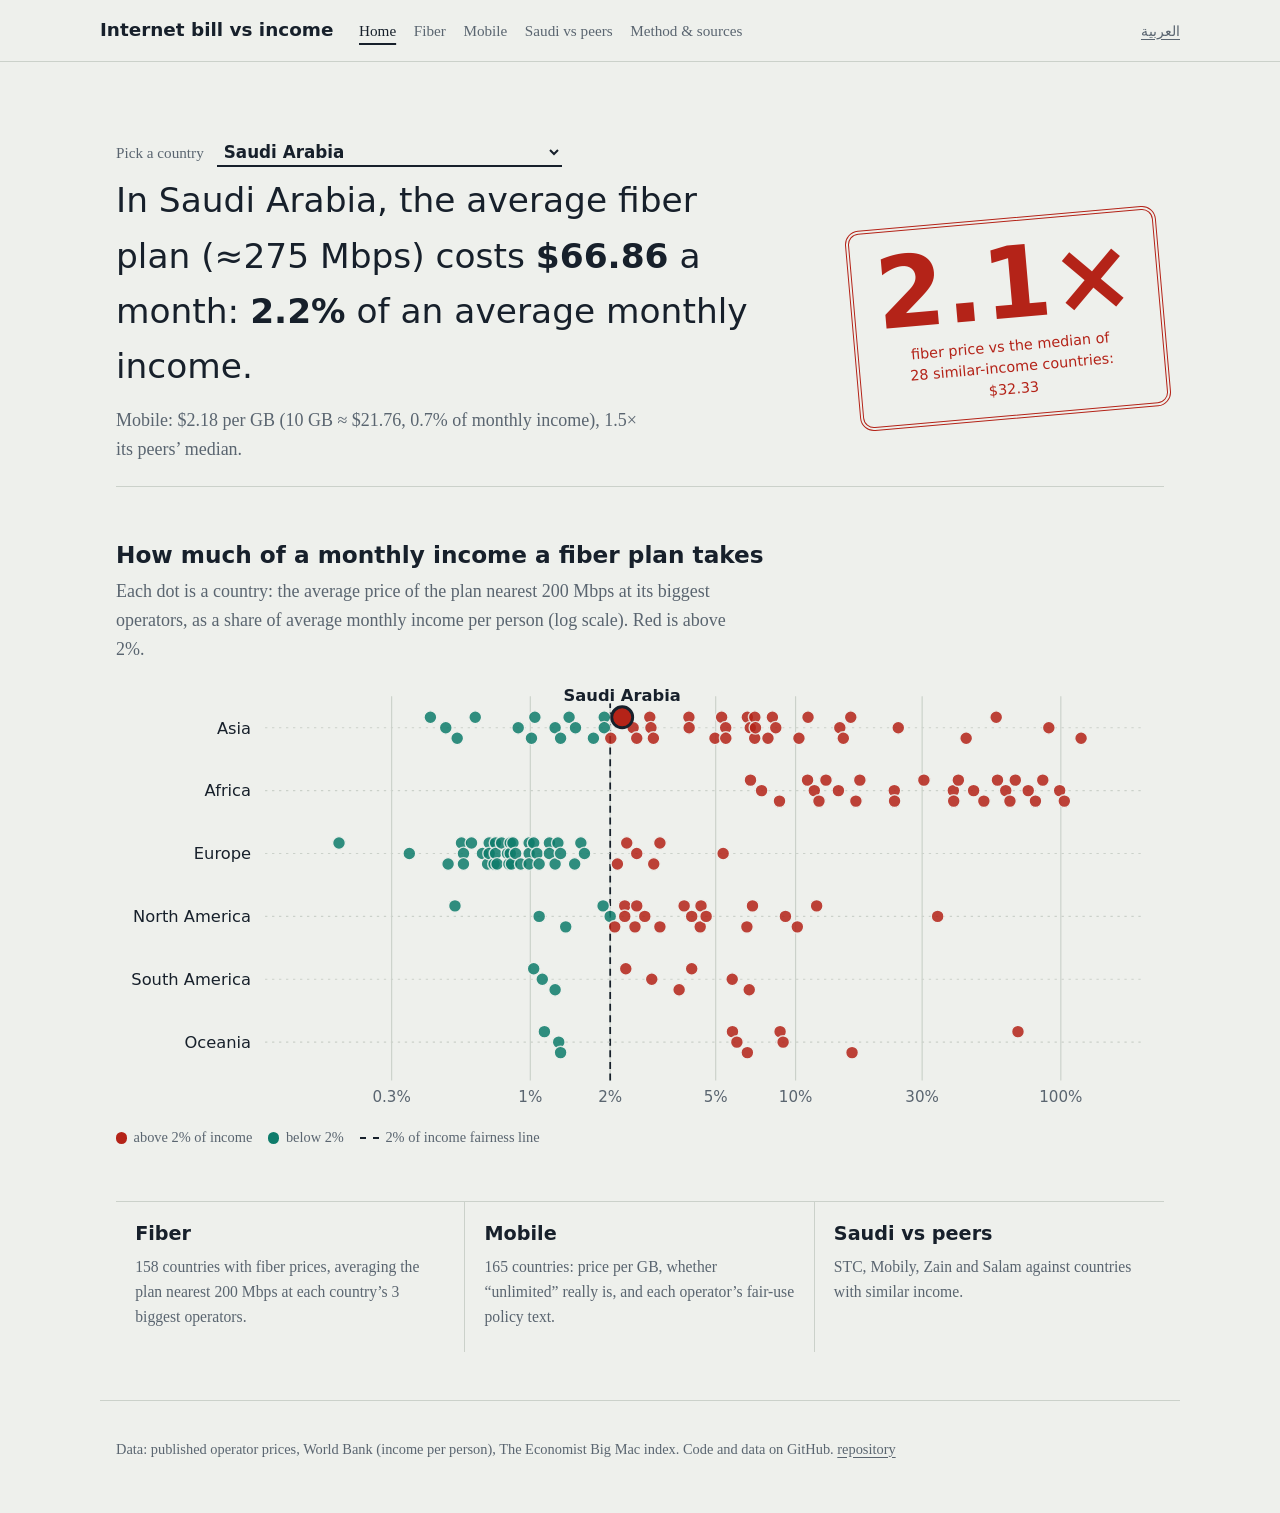
==== docs/en/index.html @ 67955f8a "Arabic-first redesign, audit tooling, README - render_site.py replaces render_pages.py: Arabic at do" ====
<!doctype html>
<html lang="en" dir="ltr">
<head><meta charset="utf-8"><meta name="viewport" content="width=device-width,initial-scale=1">
<title>Internet bill vs income</title><meta name="description" content="Fiber and mobile prices in 195 countries, averaged over each country&#x27;s 3 biggest operators, compared with income per person.">
<link rel="stylesheet" href="../assets/fonts.css"><link rel="stylesheet" href="../assets/site.css">
</head>
<body>
<header class="top"><a class="brand" href="index.html">Internet bill vs income</a>
<nav aria-label="primary"><a href="index.html" aria-current=page>Home</a><a href="fiber.html">Fiber</a><a href="mobile.html">Mobile</a><a href="saudi.html">Saudi vs peers</a><a href="method.html">Method &amp; sources</a></nav>
<a class="lang" href="../index.html" hreflang="ar">العربية</a></header>
<main>

<section class="hero" aria-live="polite">
<label class="picker"><span>Pick a country</span><select id="country"><option value="AFG">Afghanistan</option><option value="ALB">Albania</option><option value="DZA">Algeria</option><option value="AND">Andorra</option><option value="AGO">Angola</option><option value="ATG">Antigua and Barbuda</option><option value="ARG">Argentina</option><option value="ARM">Armenia</option><option value="AUS">Australia</option><option value="AUT">Austria</option><option value="AZE">Azerbaijan</option><option value="BHS">Bahamas</option><option value="BHR">Bahrain</option><option value="BGD">Bangladesh</option><option value="BRB">Barbados</option><option value="BLR">Belarus</option><option value="BEL">Belgium</option><option value="BLZ">Belize</option><option value="BEN">Benin</option><option value="BTN">Bhutan</option><option value="BOL">Bolivia</option><option value="BIH">Bosnia and Herzegovina</option><option value="BWA">Botswana</option><option value="BRA">Brazil</option><option value="BRN">Brunei</option><option value="BGR">Bulgaria</option><option value="BFA">Burkina Faso</option><option value="BDI">Burundi</option><option value="CPV">Cabo Verde</option><option value="KHM">Cambodia</option><option value="CMR">Cameroon</option><option value="CAN">Canada</option><option value="CAF">Central African Republic</option><option value="TCD">Chad</option><option value="CHL">Chile</option><option value="CHN">China</option><option value="COL">Colombia</option><option value="COM">Comoros</option><option value="CRI">Costa Rica</option><option value="HRV">Croatia</option><option value="CUB">Cuba</option><option value="CYP">Cyprus</option><option value="CZE">Czechia</option><option value="CIV">Côte d&#x27;Ivoire</option><option value="COD">DR Congo</option><option value="DNK">Denmark</option><option value="DJI">Djibouti</option><option value="DMA">Dominica</option><option value="DOM">Dominican Republic</option><option value="ECU">Ecuador</option><option value="EGY">Egypt</option><option value="SLV">El Salvador</option><option value="GNQ">Equatorial Guinea</option><option value="ERI">Eritrea</option><option value="EST">Estonia</option><option value="SWZ">Eswatini</option><option value="ETH">Ethiopia</option><option value="FJI">Fiji</option><option value="FIN">Finland</option><option value="FRA">France</option><option value="GAB">Gabon</option><option value="GMB">Gambia</option><option value="GEO">Georgia</option><option value="DEU">Germany</option><option value="GHA">Ghana</option><option value="GRC">Greece</option><option value="GRD">Grenada</option><option value="GTM">Guatemala</option><option value="GIN">Guinea</option><option value="GNB">Guinea-Bissau</option><option value="GUY">Guyana</option><option value="HTI">Haiti</option><option value="HND">Honduras</option><option value="HUN">Hungary</option><option value="ISL">Iceland</option><option value="IND">India</option><option value="IDN">Indonesia</option><option value="IRN">Iran</option><option value="IRQ">Iraq</option><option value="IRL">Ireland</option><option value="ISR">Israel</option><option value="ITA">Italy</option><option value="JAM">Jamaica</option><option value="JPN">Japan</option><option value="JOR">Jordan</option><option value="KAZ">Kazakhstan</option><option value="KEN">Kenya</option><option value="KIR">Kiribati</option><option value="KWT">Kuwait</option><option value="KGZ">Kyrgyzstan</option><option value="LAO">Laos</option><option value="LVA">Latvia</option><option value="LBN">Lebanon</option><option value="LSO">Lesotho</option><option value="LBR">Liberia</option><option value="LBY">Libya</option><option value="LIE">Liechtenstein</option><option value="LTU">Lithuania</option><option value="LUX">Luxembourg</option><option value="MDG">Madagascar</option><option value="MWI">Malawi</option><option value="MYS">Malaysia</option><option value="MDV">Maldives</option><option value="MLI">Mali</option><option value="MLT">Malta</option><option value="MHL">Marshall Islands</option><option value="MRT">Mauritania</option><option value="MUS">Mauritius</option><option value="MEX">Mexico</option><option value="FSM">Micronesia</option><option value="MDA">Moldova</option><option value="MCO">Monaco</option><option value="MNG">Mongolia</option><option value="MNE">Montenegro</option><option value="MAR">Morocco</option><option value="MOZ">Mozambique</option><option value="MMR">Myanmar</option><option value="NAM">Namibia</option><option value="NRU">Nauru</option><option value="NPL">Nepal</option><option value="NLD">Netherlands</option><option value="NZL">New Zealand</option><option value="NIC">Nicaragua</option><option value="NER">Niger</option><option value="NGA">Nigeria</option><option value="PRK">North Korea</option><option value="MKD">North Macedonia</option><option value="NOR">Norway</option><option value="OMN">Oman</option><option value="PAK">Pakistan</option><option value="PLW">Palau</option><option value="PSE">Palestine</option><option value="PAN">Panama</option><option value="PNG">Papua New Guinea</option><option value="PRY">Paraguay</option><option value="PER">Peru</option><option value="PHL">Philippines</option><option value="POL">Poland</option><option value="PRT">Portugal</option><option value="QAT">Qatar</option><option value="COG">Republic of the Congo</option><option value="ROU">Romania</option><option value="RUS">Russia</option><option value="RWA">Rwanda</option><option value="KNA">Saint Kitts and Nevis</option><option value="LCA">Saint Lucia</option><option value="VCT">Saint Vincent and the Grenadines</option><option value="WSM">Samoa</option><option value="SMR">San Marino</option><option value="SAU" selected>Saudi Arabia</option><option value="SEN">Senegal</option><option value="SRB">Serbia</option><option value="SYC">Seychelles</option><option value="SLE">Sierra Leone</option><option value="SGP">Singapore</option><option value="SVK">Slovakia</option><option value="SVN">Slovenia</option><option value="SLB">Solomon Islands</option><option value="SOM">Somalia</option><option value="ZAF">South Africa</option><option value="KOR">South Korea</option><option value="SSD">South Sudan</option><option value="ESP">Spain</option><option value="LKA">Sri Lanka</option><option value="SDN">Sudan</option><option value="SUR">Suriname</option><option value="SWE">Sweden</option><option value="CHE">Switzerland</option><option value="SYR">Syria</option><option value="STP">São Tomé and Príncipe</option><option value="TJK">Tajikistan</option><option value="TZA">Tanzania</option><option value="THA">Thailand</option><option value="TLS">Timor-Leste</option><option value="TGO">Togo</option><option value="TON">Tonga</option><option value="TTO">Trinidad and Tobago</option><option value="TUN">Tunisia</option><option value="TUR">Turkey</option><option value="TKM">Turkmenistan</option><option value="TUV">Tuvalu</option><option value="UGA">Uganda</option><option value="UKR">Ukraine</option><option value="ARE">United Arab Emirates</option><option value="GBR">United Kingdom</option><option value="USA">United States</option><option value="URY">Uruguay</option><option value="UZB">Uzbekistan</option><option value="VUT">Vanuatu</option><option value="VAT">Vatican City</option><option value="VEN">Venezuela</option><option value="VNM">Vietnam</option><option value="YEM">Yemen</option><option value="ZMB">Zambia</option><option value="ZWE">Zimbabwe</option></select></label>
<p class="lede" id="lede"></p>
<p class="stamp" id="stamp" hidden><span id="stampnum"></span><span id="stamplab"></span></p>
<p class="lede2" id="lede2"></p>
</section>
<section>
<h2>How much of a monthly income a fiber plan takes</h2>
<p class="note">Each dot is a country: the average price of the plan nearest 200 Mbps at its biggest operators, as a share of average monthly income per person (log scale). Red is above 2%.</p>
<figure class="scroll"><svg class="chart strip" data-kind="f" viewBox="0 0 900 378" role="img" aria-label="How much of a monthly income a fiber plan takes"><line class="grid" x1="236.7" x2="236.7" y1="14" y2="344"/><text class="tick" x="236.7" y="362" text-anchor="middle">0.3%</text><line class="grid" x1="355.8" x2="355.8" y1="14" y2="344"/><text class="tick" x="355.8" y="362" text-anchor="middle">1%</text><line class="grid" x1="424.4" x2="424.4" y1="14" y2="344"/><text class="tick" x="424.4" y="362" text-anchor="middle">2%</text><line class="grid" x1="515.0" x2="515.0" y1="14" y2="344"/><text class="tick" x="515.0" y="362" text-anchor="middle">5%</text><line class="grid" x1="583.6" x2="583.6" y1="14" y2="344"/><text class="tick" x="583.6" y="362" text-anchor="middle">10%</text><line class="grid" x1="692.3" x2="692.3" y1="14" y2="344"/><text class="tick" x="692.3" y="362" text-anchor="middle">30%</text><line class="grid" x1="811.4" x2="811.4" y1="14" y2="344"/><text class="tick" x="811.4" y="362" text-anchor="middle">100%</text><line class="fair" x1="424.4" x2="424.4" y1="8" y2="344"/><line class="lane" x1="128" x2="880" y1="41.0" y2="41.0"/><text class="lab" x="116" y="46.0" text-anchor="end">Asia</text><circle class="dot under" data-iso="SGP" cx="270.0" cy="32.0" r="5.5"/><circle class="dot under" data-iso="CHN" cx="283.2" cy="41.0" r="5.5"/><circle class="dot under" data-iso="KOR" cx="293.0" cy="50.0" r="5.5"/><circle class="dot under" data-iso="ISR" cx="308.5" cy="32.0" r="5.5"/><circle class="dot under" data-iso="IRN" cx="345.4" cy="41.0" r="5.5"/><circle class="dot under" data-iso="JPN" cx="356.8" cy="50.0" r="5.5"/><circle class="dot under" data-iso="CYP" cx="359.7" cy="32.0" r="5.5"/><circle class="dot under" data-iso="KWT" cx="377.1" cy="41.0" r="5.5"/><circle class="dot under" data-iso="QAT" cx="381.8" cy="50.0" r="5.5"/><circle class="dot under" data-iso="TUR" cx="389.1" cy="32.0" r="5.5"/><circle class="dot under" data-iso="BRN" cx="394.6" cy="41.0" r="5.5"/><circle class="dot under" data-iso="KAZ" cx="410.0" cy="50.0" r="5.5"/><circle class="dot under" data-iso="VNM" cx="419.3" cy="32.0" r="5.5"/><circle class="dot under" data-iso="ARE" cx="419.3" cy="41.0" r="5.5"/><circle class="dot over" data-iso="ARM" cx="424.9" cy="50.0" r="5.5"/><circle class="dot over" data-iso="SAU" cx="434.7" cy="32.0" r="5.5"/><circle class="dot over" data-iso="BTN" cx="444.1" cy="41.0" r="5.5"/><circle class="dot over" data-iso="THA" cx="447.2" cy="50.0" r="5.5"/><circle class="dot over" data-iso="MYS" cx="458.4" cy="32.0" r="5.5"/><circle class="dot over" data-iso="BHR" cx="459.4" cy="41.0" r="5.5"/><circle class="dot over" data-iso="AZE" cx="461.5" cy="50.0" r="5.5"/><circle class="dot over" data-iso="GEO" cx="492.0" cy="32.0" r="5.5"/><circle class="dot over" data-iso="MNG" cx="492.2" cy="41.0" r="5.5"/><circle class="dot over" data-iso="IND" cx="514.4" cy="50.0" r="5.5"/><circle class="dot over" data-iso="IDN" cx="520.1" cy="32.0" r="5.5"/><circle class="dot over" data-iso="UZB" cx="523.6" cy="41.0" r="5.5"/><circle class="dot over" data-iso="OMN" cx="523.7" cy="50.0" r="5.5"/><circle class="dot over" data-iso="PHL" cx="542.2" cy="32.0" r="5.5"/><circle class="dot over" data-iso="IRQ" cx="544.7" cy="41.0" r="5.5"/><circle class="dot over" data-iso="MDV" cx="548.5" cy="50.0" r="5.5"/><circle class="dot over" data-iso="LKA" cx="548.6" cy="32.0" r="5.5"/><circle class="dot over" data-iso="KGZ" cx="549.2" cy="41.0" r="5.5"/><circle class="dot over" data-iso="JOR" cx="559.9" cy="50.0" r="5.5"/><circle class="dot over" data-iso="TJK" cx="563.7" cy="32.0" r="5.5"/><circle class="dot over" data-iso="LBN" cx="566.6" cy="41.0" r="5.5"/><circle class="dot over" data-iso="NPL" cx="586.5" cy="50.0" r="5.5"/><circle class="dot over" data-iso="BGD" cx="594.3" cy="32.0" r="5.5"/><circle class="dot over" data-iso="PSE" cx="621.6" cy="41.0" r="5.5"/><circle class="dot over" data-iso="TKM" cx="624.6" cy="50.0" r="5.5"/><circle class="dot over" data-iso="KHM" cx="631.0" cy="32.0" r="5.5"/><circle class="dot over" data-iso="PAK" cx="671.8" cy="41.0" r="5.5"/><circle class="dot over" data-iso="LAO" cx="730.1" cy="50.0" r="5.5"/><circle class="dot over" data-iso="MMR" cx="755.9" cy="32.0" r="5.5"/><circle class="dot over" data-iso="AFG" cx="801.1" cy="41.0" r="5.5"/><circle class="dot over" data-iso="TLS" cx="828.8" cy="50.0" r="5.5"/><line class="lane" x1="128" x2="880" y1="95.0" y2="95.0"/><text class="lab" x="116" y="100.0" text-anchor="end">Africa</text><circle class="dot over" data-iso="LBY" cx="544.9" cy="86.0" r="5.5"/><circle class="dot over" data-iso="SYC" cx="554.4" cy="95.0" r="5.5"/><circle class="dot over" data-iso="TUN" cx="569.8" cy="104.0" r="5.5"/><circle class="dot over" data-iso="ZAF" cx="593.9" cy="86.0" r="5.5"/><circle class="dot over" data-iso="GNQ" cx="599.7" cy="95.0" r="5.5"/><circle class="dot over" data-iso="DZA" cx="603.7" cy="104.0" r="5.5"/><circle class="dot over" data-iso="MAR" cx="609.7" cy="86.0" r="5.5"/><circle class="dot over" data-iso="CPV" cx="620.4" cy="95.0" r="5.5"/><circle class="dot over" data-iso="NAM" cx="635.4" cy="104.0" r="5.5"/><circle class="dot over" data-iso="EGY" cx="638.8" cy="86.0" r="5.5"/><circle class="dot over" data-iso="MDG" cx="668.4" cy="95.0" r="5.5"/><circle class="dot over" data-iso="GHA" cx="668.6" cy="104.0" r="5.5"/><circle class="dot over" data-iso="ZWE" cx="693.8" cy="86.0" r="5.5"/><circle class="dot over" data-iso="BEN" cx="719.1" cy="95.0" r="5.5"/><circle class="dot over" data-iso="KEN" cx="719.4" cy="104.0" r="5.5"/><circle class="dot over" data-iso="ETH" cx="723.4" cy="86.0" r="5.5"/><circle class="dot over" data-iso="LSO" cx="736.5" cy="95.0" r="5.5"/><circle class="dot over" data-iso="GIN" cx="745.3" cy="104.0" r="5.5"/><circle class="dot over" data-iso="NGA" cx="757.0" cy="86.0" r="5.5"/><circle class="dot over" data-iso="SEN" cx="764.1" cy="95.0" r="5.5"/><circle class="dot over" data-iso="TZA" cx="767.7" cy="104.0" r="5.5"/><circle class="dot over" data-iso="MRT" cx="772.3" cy="86.0" r="5.5"/><circle class="dot over" data-iso="UGA" cx="783.4" cy="95.0" r="5.5"/><circle class="dot over" data-iso="BFA" cx="789.6" cy="104.0" r="5.5"/><circle class="dot over" data-iso="TGO" cx="795.9" cy="86.0" r="5.5"/><circle class="dot over" data-iso="MOZ" cx="810.4" cy="95.0" r="5.5"/><circle class="dot over" data-iso="MLI" cx="814.4" cy="104.0" r="5.5"/><line class="lane" x1="128" x2="880" y1="149.0" y2="149.0"/><text class="lab" x="116" y="154.0" text-anchor="end">Europe</text><circle class="dot under" data-iso="MCO" cx="191.5" cy="140.0" r="5.5"/><circle class="dot under" data-iso="LIE" cx="251.9" cy="149.0" r="5.5"/><circle class="dot under" data-iso="RUS" cx="285.2" cy="158.0" r="5.5"/><circle class="dot under" data-iso="LTU" cx="296.7" cy="140.0" r="5.5"/><circle class="dot under" data-iso="SWE" cx="298.4" cy="149.0" r="5.5"/><circle class="dot under" data-iso="NOR" cx="298.4" cy="158.0" r="5.5"/><circle class="dot under" data-iso="IRL" cx="305.3" cy="140.0" r="5.5"/><circle class="dot under" data-iso="HUN" cx="314.7" cy="149.0" r="5.5"/><circle class="dot under" data-iso="SMR" cx="319.1" cy="158.0" r="5.5"/><circle class="dot under" data-iso="ROU" cx="320.5" cy="140.0" r="5.5"/><circle class="dot under" data-iso="DNK" cx="320.5" cy="149.0" r="5.5"/><circle class="dot under" data-iso="LUX" cx="324.7" cy="158.0" r="5.5"/><circle class="dot under" data-iso="ISL" cx="326.0" cy="140.0" r="5.5"/><circle class="dot under" data-iso="VAT" cx="326.0" cy="149.0" r="5.5"/><circle class="dot under" data-iso="CHE" cx="327.3" cy="158.0" r="5.5"/><circle class="dot under" data-iso="EST" cx="331.2" cy="140.0" r="5.5"/><circle class="dot under" data-iso="POL" cx="336.2" cy="149.0" r="5.5"/><circle class="dot under" data-iso="NLD" cx="337.4" cy="158.0" r="5.5"/><circle class="dot under" data-iso="FIN" cx="338.6" cy="140.0" r="5.5"/><circle class="dot under" data-iso="LVA" cx="338.6" cy="149.0" r="5.5"/><circle class="dot under" data-iso="AUT" cx="339.7" cy="158.0" r="5.5"/><circle class="dot under" data-iso="CZE" cx="340.9" cy="140.0" r="5.5"/><circle class="dot under" data-iso="MLT" cx="343.2" cy="149.0" r="5.5"/><circle class="dot under" data-iso="ITA" cx="347.6" cy="158.0" r="5.5"/><circle class="dot under" data-iso="DEU" cx="354.8" cy="140.0" r="5.5"/><circle class="dot under" data-iso="GBR" cx="354.8" cy="149.0" r="5.5"/><circle class="dot under" data-iso="AND" cx="354.8" cy="158.0" r="5.5"/><circle class="dot under" data-iso="FRA" cx="358.7" cy="140.0" r="5.5"/><circle class="dot under" data-iso="SVK" cx="361.6" cy="149.0" r="5.5"/><circle class="dot under" data-iso="BGR" cx="363.4" cy="158.0" r="5.5"/><circle class="dot under" data-iso="ESP" cx="372.2" cy="140.0" r="5.5"/><circle class="dot under" data-iso="UKR" cx="372.2" cy="149.0" r="5.5"/><circle class="dot under" data-iso="BEL" cx="377.1" cy="158.0" r="5.5"/><circle class="dot under" data-iso="BLR" cx="379.5" cy="140.0" r="5.5"/><circle class="dot under" data-iso="PRT" cx="381.8" cy="149.0" r="5.5"/><circle class="dot under" data-iso="GRC" cx="393.9" cy="158.0" r="5.5"/><circle class="dot under" data-iso="SVN" cx="399.2" cy="140.0" r="5.5"/><circle class="dot under" data-iso="HRV" cx="402.3" cy="149.0" r="5.5"/><circle class="dot over" data-iso="ALB" cx="430.6" cy="158.0" r="5.5"/><circle class="dot over" data-iso="MDA" cx="438.6" cy="140.0" r="5.5"/><circle class="dot over" data-iso="MKD" cx="447.2" cy="149.0" r="5.5"/><circle class="dot over" data-iso="SRB" cx="461.8" cy="158.0" r="5.5"/><circle class="dot over" data-iso="MNE" cx="467.1" cy="140.0" r="5.5"/><circle class="dot over" data-iso="BIH" cx="521.4" cy="149.0" r="5.5"/><line class="lane" x1="128" x2="880" y1="203.0" y2="203.0"/><text class="lab" x="116" y="208.0" text-anchor="end">North America</text><circle class="dot under" data-iso="USA" cx="291.1" cy="194.0" r="5.5"/><circle class="dot under" data-iso="CAN" cx="363.4" cy="203.0" r="5.5"/><circle class="dot under" data-iso="DOM" cx="386.2" cy="212.0" r="5.5"/><circle class="dot under" data-iso="BRB" cx="418.3" cy="194.0" r="5.5"/><circle class="dot under" data-iso="CUB" cx="424.4" cy="203.0" r="5.5"/><circle class="dot over" data-iso="KNA" cx="428.3" cy="212.0" r="5.5"/><circle class="dot over" data-iso="BHS" cx="436.9" cy="194.0" r="5.5"/><circle class="dot over" data-iso="ATG" cx="436.9" cy="203.0" r="5.5"/><circle class="dot over" data-iso="MEX" cx="445.7" cy="212.0" r="5.5"/><circle class="dot over" data-iso="CRI" cx="447.2" cy="194.0" r="5.5"/><circle class="dot over" data-iso="PAN" cx="454.1" cy="203.0" r="5.5"/><circle class="dot over" data-iso="TTO" cx="467.1" cy="212.0" r="5.5"/><circle class="dot over" data-iso="LCA" cx="487.9" cy="194.0" r="5.5"/><circle class="dot over" data-iso="GTM" cx="494.4" cy="203.0" r="5.5"/><circle class="dot over" data-iso="GRD" cx="501.7" cy="212.0" r="5.5"/><circle class="dot over" data-iso="VCT" cx="502.4" cy="194.0" r="5.5"/><circle class="dot over" data-iso="DMA" cx="506.8" cy="203.0" r="5.5"/><circle class="dot over" data-iso="JAM" cx="541.8" cy="212.0" r="5.5"/><circle class="dot over" data-iso="SLV" cx="546.6" cy="194.0" r="5.5"/><circle class="dot over" data-iso="BLZ" cx="574.9" cy="203.0" r="5.5"/><circle class="dot over" data-iso="HND" cx="585.1" cy="212.0" r="5.5"/><circle class="dot over" data-iso="NIC" cx="601.7" cy="194.0" r="5.5"/><circle class="dot over" data-iso="HTI" cx="705.6" cy="203.0" r="5.5"/><line class="lane" x1="128" x2="880" y1="257.0" y2="257.0"/><text class="lab" x="116" y="262.0" text-anchor="end">South America</text><circle class="dot under" data-iso="URY" cx="358.7" cy="248.0" r="5.5"/><circle class="dot under" data-iso="CHL" cx="366.1" cy="257.0" r="5.5"/><circle class="dot under" data-iso="ARG" cx="377.1" cy="266.0" r="5.5"/><circle class="dot over" data-iso="BRA" cx="437.8" cy="248.0" r="5.5"/><circle class="dot over" data-iso="PER" cx="460.1" cy="257.0" r="5.5"/><circle class="dot over" data-iso="PRY" cx="483.6" cy="266.0" r="5.5"/><circle class="dot over" data-iso="COL" cx="494.4" cy="248.0" r="5.5"/><circle class="dot over" data-iso="SUR" cx="529.2" cy="257.0" r="5.5"/><circle class="dot over" data-iso="BOL" cx="543.8" cy="266.0" r="5.5"/><line class="lane" x1="128" x2="880" y1="311.0" y2="311.0"/><text class="lab" x="116" y="316.0" text-anchor="end">Oceania</text><circle class="dot under" data-iso="NZL" cx="367.9" cy="302.0" r="5.5"/><circle class="dot under" data-iso="PLW" cx="380.2" cy="311.0" r="5.5"/><circle class="dot under" data-iso="AUS" cx="381.8" cy="320.0" r="5.5"/><circle class="dot over" data-iso="NRU" cx="529.4" cy="302.0" r="5.5"/><circle class="dot over" data-iso="SLB" cx="533.2" cy="311.0" r="5.5"/><circle class="dot over" data-iso="FJI" cx="542.2" cy="320.0" r="5.5"/><circle class="dot over" data-iso="TUV" cx="570.3" cy="302.0" r="5.5"/><circle class="dot over" data-iso="WSM" cx="572.9" cy="311.0" r="5.5"/><circle class="dot over" data-iso="PNG" cx="632.1" cy="320.0" r="5.5"/><circle class="dot over" data-iso="VUT" cx="774.6" cy="302.0" r="5.5"/></svg>
<figcaption><span class="key over"></span>above 2% of income
<span class="key under"></span>below 2%
<span class="key fairk"></span>2% of income fairness line</figcaption></figure>
</section>
<section class="cols">
<a class="door" href="fiber.html"><h2>Fiber</h2>
<p>158 countries with fiber prices, averaging the plan nearest 200 Mbps at each country’s 3 biggest operators.</p></a>
<a class="door" href="mobile.html"><h2>Mobile</h2>
<p>165 countries: price per GB, whether “unlimited” really is, and each operator’s fair-use policy text.</p></a>
<a class="door" href="saudi.html"><h2>Saudi vs peers</h2>
<p>STC, Mobily, Zain and Salam against countries with similar income.</p></a>
</section>
</main>
<footer><p>Data: published operator prices, World Bank (income per person), The Economist Big Mac index. Code and data on GitHub. <a href="https://github.com/24bit192kHz/internet-scam-study">repository</a></p></footer>
<div id="tip" role="status" hidden></div>
<script>window.LANG="en";</script>
<script src="../assets/data.js"></script><script src="../assets/site.js"></script>
</body></html>
---- docs/assets/fonts.css ----
@font-face {
  font-family: 'Noto Naskh Arabic';
  font-style: normal;
  font-weight: 400 700;
  font-display: swap;
  src: url(fonts/NotoNaskhArabic-arabic.woff2) format('woff2');
  unicode-range: U+0600-06FF, U+0750-077F, U+0870-0891, U+0897-08E1, U+08E3-08FF, U+200C-200E, U+2010-2011, U+204F, U+2E41, U+FB50-FDFF, U+FE70-FE74, U+FE76-FEFC, U+102E0-102FB, U+10E60-10E7E, U+10EC2-10EC7, U+10EC9-10EEE, U+10EF0-10EFF, U+1EE00-1EE03, U+1EE05-1EE1F, U+1EE21-1EE22, U+1EE24, U+1EE27, U+1EE29-1EE32, U+1EE34-1EE37, U+1EE39, U+1EE3B, U+1EE42, U+1EE47, U+1EE49, U+1EE4B, U+1EE4D-1EE4F, U+1EE51-1EE52, U+1EE54, U+1EE57, U+1EE59, U+1EE5B, U+1EE5D, U+1EE5F, U+1EE61-1EE62, U+1EE64, U+1EE67-1EE6A, U+1EE6C-1EE72, U+1EE74-1EE77, U+1EE79-1EE7C, U+1EE7E, U+1EE80-1EE89, U+1EE8B-1EE9B, U+1EEA1-1EEA3, U+1EEA5-1EEA9, U+1EEAB-1EEBB, U+1EEF0-1EEF1;
}
@font-face {
  font-family: 'Noto Naskh Arabic';
  font-style: normal;
  font-weight: 400 700;
  font-display: swap;
  src: url(fonts/NotoNaskhArabic-latin.woff2) format('woff2');
  unicode-range: U+0000-00FF, U+0131, U+0152-0153, U+02BB-02BC, U+02C6, U+02DA, U+02DC, U+0304, U+0308, U+0329, U+2000-206F, U+20AC, U+2122, U+2191, U+2193, U+2212, U+2215, U+FEFF, U+FFFD;
}
@font-face {
  font-family: 'Reem Kufi';
  font-style: normal;
  font-weight: 400 700;
  font-display: swap;
  src: url(fonts/ReemKufi-arabic.woff2) format('woff2');
  unicode-range: U+0600-06FF, U+0750-077F, U+0870-0891, U+0897-08E1, U+08E3-08FF, U+200C-200E, U+2010-2011, U+204F, U+2E41, U+FB50-FDFF, U+FE70-FE74, U+FE76-FEFC, U+102E0-102FB, U+10E60-10E7E, U+10EC2-10EC7, U+10EC9-10EEE, U+10EF0-10EFF, U+1EE00-1EE03, U+1EE05-1EE1F, U+1EE21-1EE22, U+1EE24, U+1EE27, U+1EE29-1EE32, U+1EE34-1EE37, U+1EE39, U+1EE3B, U+1EE42, U+1EE47, U+1EE49, U+1EE4B, U+1EE4D-1EE4F, U+1EE51-1EE52, U+1EE54, U+1EE57, U+1EE59, U+1EE5B, U+1EE5D, U+1EE5F, U+1EE61-1EE62, U+1EE64, U+1EE67-1EE6A, U+1EE6C-1EE72, U+1EE74-1EE77, U+1EE79-1EE7C, U+1EE7E, U+1EE80-1EE89, U+1EE8B-1EE9B, U+1EEA1-1EEA3, U+1EEA5-1EEA9, U+1EEAB-1EEBB, U+1EEF0-1EEF1;
}
@font-face {
  font-family: 'Reem Kufi';
  font-style: normal;
  font-weight: 400 700;
  font-display: swap;
  src: url(fonts/ReemKufi-latin.woff2) format('woff2');
  unicode-range: U+0000-00FF, U+0131, U+0152-0153, U+02BB-02BC, U+02C6, U+02DA, U+02DC, U+0304, U+0308, U+0329, U+2000-206F, U+20AC, U+2122, U+2191, U+2193, U+2212, U+2215, U+FEFF, U+FFFD;
}
---- docs/assets/site.css ----
:root{
  --paper:#EEF0EC; --panel:#F7F8F5; --ink:#17202B; --muted:#5A6570; --rule:#CBD1CA;
  --over:#B42318; --under:#0E7C6B; --focus:#1D4ED8;
  --display:"Reem Kufi","Noto Naskh Arabic",system-ui,sans-serif;
  --text:"Noto Naskh Arabic","Reem Kufi",Georgia,serif;
  color-scheme:light;
}
@media (prefers-color-scheme:dark){:root:not([data-theme="light"]){
  --paper:#12171D; --panel:#18202A; --ink:#E5E8E3; --muted:#97A2AB; --rule:#2B343E;
  --over:#F07362; --under:#43C2A8; --focus:#8AB4FF; color-scheme:dark}}
:root[data-theme="dark"]{--paper:#12171D; --panel:#18202A; --ink:#E5E8E3; --muted:#97A2AB; --rule:#2B343E;
  --over:#F07362; --under:#43C2A8; --focus:#8AB4FF; color-scheme:dark}

*{box-sizing:border-box}
html{-webkit-text-size-adjust:100%}
body{margin:0;background:var(--paper);color:var(--ink);font:400 18px/1.85 var(--text);
  font-variant-numeric:tabular-nums lining-nums}
html[lang="en"] body{line-height:1.6}
a{color:inherit;text-decoration-color:var(--muted);text-underline-offset:.2em}
a:hover{text-decoration-color:var(--ink)}
:focus-visible{outline:3px solid var(--focus);outline-offset:2px;border-radius:2px}
bdi{unicode-bidi:isolate}

.top{display:flex;flex-wrap:wrap;align-items:baseline;gap:.4rem 1.6rem;padding:1.1rem max(16px,calc((100vw - 1080px)/2));
  border-bottom:1px solid var(--rule)}
.brand{font:600 1.15rem/1.3 var(--display);text-decoration:none}
.top nav{display:flex;flex-wrap:wrap;gap:.2rem 1.1rem;font-size:.95rem}
.top nav a{text-decoration:none;color:var(--muted)}
.top nav a[aria-current]{color:var(--ink);text-decoration:underline;text-decoration-thickness:2px;text-underline-offset:.45em}
.lang{margin-inline-start:auto;font-size:.9rem;color:var(--muted)}

main{max-width:1080px;margin:0 auto;padding:0 16px 3rem}
section{margin-top:3.2rem}
h1{font:600 clamp(1.9rem,4.4vw,2.8rem)/1.35 var(--display);margin:0 0 .8rem;max-width:22ch}
h2{font:600 1.45rem/1.4 var(--display);margin:0 0 .4rem}
h3{font:600 1.1rem/1.4 var(--display);margin:1.6rem 0 .4rem}
.note,.muted{color:var(--muted)}
.note{max-width:68ch;margin:.2rem 0 1rem}
.prose p,.prose li{max-width:68ch}

/* hero: one sentence that rewrites itself + the overcharge stamp */
.hero{display:grid;grid-template-columns:minmax(0,1fr) auto;gap:.4rem 2.4rem;align-items:center;
  padding:1.6rem 0 1.4rem;border-bottom:1px solid var(--rule)}
.hero.compact{padding-top:1rem}
.picker{grid-column:1/-1;display:flex;gap:.8rem;align-items:baseline;font-size:.95rem;color:var(--muted)}
.picker select{font:600 1.05rem var(--display);color:var(--ink);background:transparent;border:0;
  border-bottom:2px solid var(--ink);padding:.15rem .2rem;max-width:70vw}
.lede{grid-column:1;font:500 clamp(1.45rem,3.2vw,2.15rem)/1.6 var(--display);margin:0;max-width:30ch}
.lede b{font-weight:700}
.lede2{grid-column:1;margin:.4rem 0 0;color:var(--muted);max-width:60ch}
.stamp{grid-column:2;grid-row:2/4;margin:0;display:flex;flex-direction:column;align-items:center;
  border:4px double currentColor;border-radius:14px;padding:.6rem 1.4rem .9rem;transform:rotate(-5deg);
  color:var(--over);min-width:11rem;text-align:center}
.stamp.fair{color:var(--under)}
#stampnum{font:700 clamp(3.4rem,9vw,6.2rem)/1.05 var(--display);direction:ltr}
#stamplab{font:500 .9rem/1.5 var(--display);max-width:13rem;unicode-bidi:plaintext}
@media (prefers-reduced-motion:no-preference){
  .stamp.thump{animation:thump .38s cubic-bezier(.2,1.6,.4,1)}
  @keyframes thump{from{transform:rotate(-5deg) scale(1.35);opacity:0}to{transform:rotate(-5deg) scale(1);opacity:1}}}
@media (max-width:700px){
  .hero{grid-template-columns:1fr}
  .stamp{grid-column:1;grid-row:auto;justify-self:start;margin:1rem 0 .4rem}}

/* charts */
figure{margin:0}
.chart{width:100%;height:auto;display:block;direction:ltr;font-family:var(--display);overflow:visible}
.chart .grid{stroke:var(--rule);stroke-width:1}
.chart .lane{stroke:var(--rule);stroke-dasharray:2 4}
.chart .tick{fill:var(--muted);font-size:13px}
.chart .lab{fill:var(--ink);font-size:14px}
.chart .axis{fill:var(--muted);font-size:13px}
.chart .fair{stroke:var(--ink);stroke-width:1.5;stroke-dasharray:6 4}
.chart .dot{stroke:var(--paper);stroke-width:1.2;cursor:pointer;opacity:.85}
.chart .dot.over{fill:var(--over)} .chart .dot.under{fill:var(--under)}
.chart .dot.sel{opacity:1;stroke:var(--ink);stroke-width:2.5}
.chart .dot.dim{opacity:.12}
.chart .sel-lab{fill:var(--ink);font-size:14px;font-weight:600;paint-order:stroke;stroke:var(--paper);stroke-width:4px}
figcaption{display:flex;flex-wrap:wrap;gap:.3rem 1rem;align-items:center;font-size:.9rem;color:var(--muted);margin-top:.4rem}
.key{display:inline-block;width:.7rem;height:.7rem;border-radius:50%;margin-inline-end:-.6rem}
.key.over{background:var(--over)} .key.under{background:var(--under)}
.key.fairk{border-radius:0;height:0;width:1.2rem;border-top:2px dashed var(--ink)}
figure.scroll{direction:ltr;overflow-x:auto;-webkit-overflow-scrolling:touch}
@media (max-width:700px){.strip{min-width:660px}.scatter{min-width:620px}}

#tip{position:fixed;z-index:9;pointer-events:none;background:var(--ink);color:var(--paper);
  font:500 .9rem/1.45 var(--display);padding:.45rem .7rem;border-radius:6px;max-width:16rem}

.chips{display:flex;flex-wrap:wrap;gap:.4rem;margin:.2rem 0 .8rem}
.chip{font:500 .9rem var(--display);color:var(--ink);background:transparent;border:1px solid var(--rule);
  border-radius:999px;padding:.2rem .8rem;cursor:pointer}
.chip[aria-pressed="true"]{background:var(--ink);color:var(--paper);border-color:var(--ink)}

/* doors on the home page */
.cols{display:grid;grid-template-columns:repeat(3,minmax(0,1fr));gap:0;border-top:1px solid var(--rule)}
.door{display:block;text-decoration:none;padding:1.2rem 1.2rem 1.4rem;border-inline-end:1px solid var(--rule)}
.door:last-child{border-inline-end:0}
.door h2{font-size:1.2rem}.door p{margin:.3rem 0 0;color:var(--muted);font-size:.98rem}
.door:hover h2{text-decoration:underline}
@media (max-width:760px){.cols{grid-template-columns:1fr}.door{border-inline-end:0;border-bottom:1px solid var(--rule)}}

/* tables */
.search{font:400 1rem var(--text);color:var(--ink);background:var(--panel);border:1px solid var(--rule);
  border-radius:8px;padding:.45rem .8rem;width:min(100%,24rem);margin:.2rem 0 .8rem}
.tablewrap{overflow-x:auto;border-top:2px solid var(--ink);max-height:75vh}
table.data{border-collapse:collapse;width:100%;font-size:.95rem;line-height:1.5}
.data th,.data td{padding:.5rem .7rem;text-align:start;border-bottom:1px solid var(--rule);white-space:nowrap}
.data thead th{position:sticky;top:0;background:var(--paper);font:600 .88rem var(--display);color:var(--muted);
  cursor:pointer;user-select:none}
.data thead th[aria-sort]{color:var(--ink)}
.data thead th[aria-sort="ascending"]::after{content:" ▲";font-size:.7em}
.data thead th[aria-sort="descending"]::after{content:" ▼";font-size:.7em}
.data tbody th{font-weight:600}
.data td[data-v]{text-align:end}
.data td.hi{color:var(--over);font-weight:700} .data td.lo{color:var(--under);font-weight:700}
.data td.fl{color:var(--muted);font-size:.85rem;white-space:normal;min-width:9rem}
.data tr.home{background:color-mix(in srgb,var(--over) 9%,transparent)}
.data tr[hidden]{display:none}

/* operator details */
.opsgrid{columns:2 22rem;column-gap:2rem}
details{break-inside:avoid;border-bottom:1px solid var(--rule);padding:.35rem 0}
summary{cursor:pointer;font:600 1rem var(--display)}
details ul{margin:.3rem 0 .6rem;padding-inline-start:1.1rem;font-size:.92rem;line-height:1.7}
details li{margin:.25rem 0}
.op{font-weight:700}
.src{color:var(--muted);font-size:.85rem}
.st{font:500 .75rem var(--display);border:1px solid var(--rule);border-radius:4px;padding:0 .35rem;color:var(--muted)}
.st-verified,.st-corrected,.st-new{color:var(--under);border-color:currentColor}
.st-unverified{color:var(--over);border-color:currentColor}
.cols3{columns:3 12rem;font-size:.92rem}

footer{max-width:1080px;margin:0 auto;padding:1.4rem 16px 2.4rem;border-top:1px solid var(--rule);color:var(--muted);font-size:.9rem}
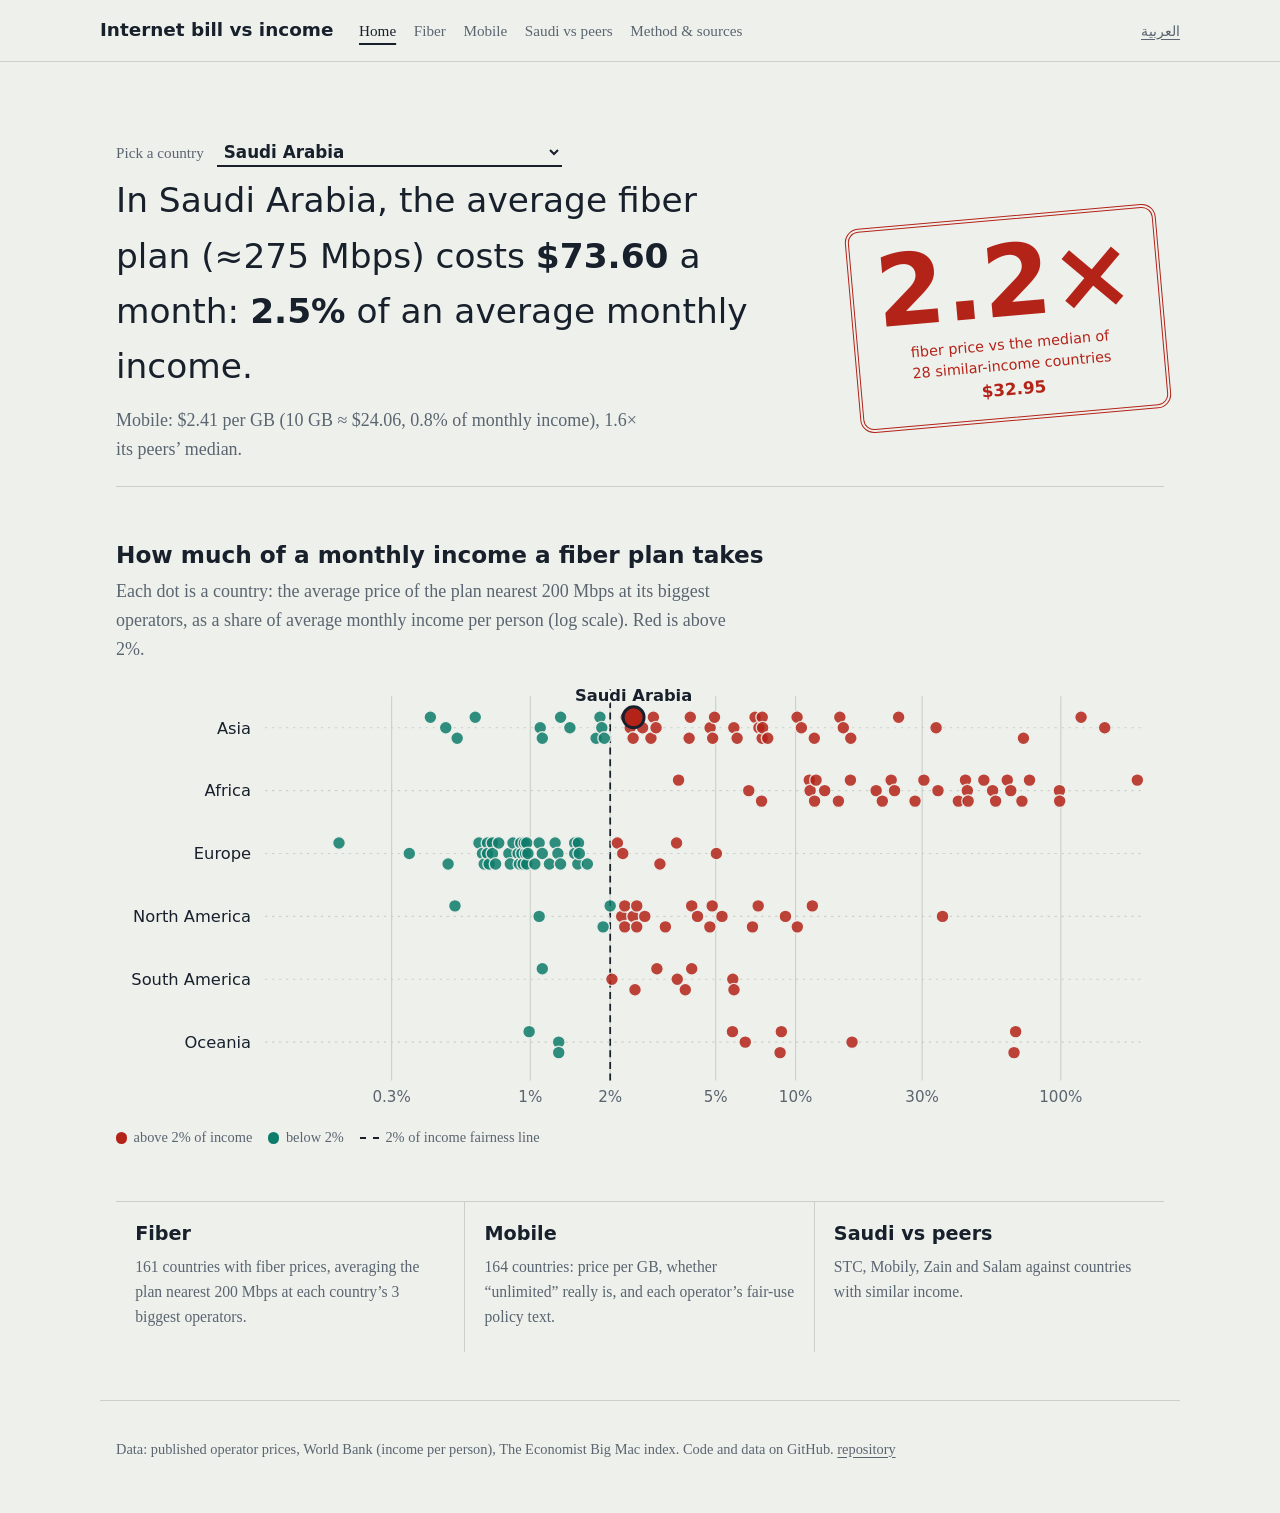
==== commit 50547f1a: "Audit 2026-11: re-verify every operator row against published tariffs - 503 fiber / 519 mobile rows " ====
--- a/docs/en/index.html
+++ b/docs/en/index.html
@@ -19,16 +19,16 @@
 <section>
 <h2>How much of a monthly income a fiber plan takes</h2>
 <p class="note">Each dot is a country: the average price of the plan nearest 200 Mbps at its biggest operators, as a share of average monthly income per person (log scale). Red is above 2%.</p>
-<figure class="scroll"><svg class="chart strip" data-kind="f" viewBox="0 0 900 378" role="img" aria-label="How much of a monthly income a fiber plan takes"><line class="grid" x1="236.7" x2="236.7" y1="14" y2="344"/><text class="tick" x="236.7" y="362" text-anchor="middle">0.3%</text><line class="grid" x1="355.8" x2="355.8" y1="14" y2="344"/><text class="tick" x="355.8" y="362" text-anchor="middle">1%</text><line class="grid" x1="424.4" x2="424.4" y1="14" y2="344"/><text class="tick" x="424.4" y="362" text-anchor="middle">2%</text><line class="grid" x1="515.0" x2="515.0" y1="14" y2="344"/><text class="tick" x="515.0" y="362" text-anchor="middle">5%</text><line class="grid" x1="583.6" x2="583.6" y1="14" y2="344"/><text class="tick" x="583.6" y="362" text-anchor="middle">10%</text><line class="grid" x1="692.3" x2="692.3" y1="14" y2="344"/><text class="tick" x="692.3" y="362" text-anchor="middle">30%</text><line class="grid" x1="811.4" x2="811.4" y1="14" y2="344"/><text class="tick" x="811.4" y="362" text-anchor="middle">100%</text><line class="fair" x1="424.4" x2="424.4" y1="8" y2="344"/><line class="lane" x1="128" x2="880" y1="41.0" y2="41.0"/><text class="lab" x="116" y="46.0" text-anchor="end">Asia</text><circle class="dot under" data-iso="SGP" cx="270.0" cy="32.0" r="5.5"/><circle class="dot under" data-iso="CHN" cx="283.2" cy="41.0" r="5.5"/><circle class="dot under" data-iso="KOR" cx="293.0" cy="50.0" r="5.5"/><circle class="dot under" data-iso="ISR" cx="308.5" cy="32.0" r="5.5"/><circle class="dot under" data-iso="IRN" cx="345.4" cy="41.0" r="5.5"/><circle class="dot under" data-iso="JPN" cx="356.8" cy="50.0" r="5.5"/><circle class="dot under" data-iso="CYP" cx="359.7" cy="32.0" r="5.5"/><circle class="dot under" data-iso="KWT" cx="377.1" cy="41.0" r="5.5"/><circle class="dot under" data-iso="QAT" cx="381.8" cy="50.0" r="5.5"/><circle class="dot under" data-iso="TUR" cx="389.1" cy="32.0" r="5.5"/><circle class="dot under" data-iso="BRN" cx="394.6" cy="41.0" r="5.5"/><circle class="dot under" data-iso="KAZ" cx="410.0" cy="50.0" r="5.5"/><circle class="dot under" data-iso="VNM" cx="419.3" cy="32.0" r="5.5"/><circle class="dot under" data-iso="ARE" cx="419.3" cy="41.0" r="5.5"/><circle class="dot over" data-iso="ARM" cx="424.9" cy="50.0" r="5.5"/><circle class="dot over" data-iso="SAU" cx="434.7" cy="32.0" r="5.5"/><circle class="dot over" data-iso="BTN" cx="444.1" cy="41.0" r="5.5"/><circle class="dot over" data-iso="THA" cx="447.2" cy="50.0" r="5.5"/><circle class="dot over" data-iso="MYS" cx="458.4" cy="32.0" r="5.5"/><circle class="dot over" data-iso="BHR" cx="459.4" cy="41.0" r="5.5"/><circle class="dot over" data-iso="AZE" cx="461.5" cy="50.0" r="5.5"/><circle class="dot over" data-iso="GEO" cx="492.0" cy="32.0" r="5.5"/><circle class="dot over" data-iso="MNG" cx="492.2" cy="41.0" r="5.5"/><circle class="dot over" data-iso="IND" cx="514.4" cy="50.0" r="5.5"/><circle class="dot over" data-iso="IDN" cx="520.1" cy="32.0" r="5.5"/><circle class="dot over" data-iso="UZB" cx="523.6" cy="41.0" r="5.5"/><circle class="dot over" data-iso="OMN" cx="523.7" cy="50.0" r="5.5"/><circle class="dot over" data-iso="PHL" cx="542.2" cy="32.0" r="5.5"/><circle class="dot over" data-iso="IRQ" cx="544.7" cy="41.0" r="5.5"/><circle class="dot over" data-iso="MDV" cx="548.5" cy="50.0" r="5.5"/><circle class="dot over" data-iso="LKA" cx="548.6" cy="32.0" r="5.5"/><circle class="dot over" data-iso="KGZ" cx="549.2" cy="41.0" r="5.5"/><circle class="dot over" data-iso="JOR" cx="559.9" cy="50.0" r="5.5"/><circle class="dot over" data-iso="TJK" cx="563.7" cy="32.0" r="5.5"/><circle class="dot over" data-iso="LBN" cx="566.6" cy="41.0" r="5.5"/><circle class="dot over" data-iso="NPL" cx="586.5" cy="50.0" r="5.5"/><circle class="dot over" data-iso="BGD" cx="594.3" cy="32.0" r="5.5"/><circle class="dot over" data-iso="PSE" cx="621.6" cy="41.0" r="5.5"/><circle class="dot over" data-iso="TKM" cx="624.6" cy="50.0" r="5.5"/><circle class="dot over" data-iso="KHM" cx="631.0" cy="32.0" r="5.5"/><circle class="dot over" data-iso="PAK" cx="671.8" cy="41.0" r="5.5"/><circle class="dot over" data-iso="LAO" cx="730.1" cy="50.0" r="5.5"/><circle class="dot over" data-iso="MMR" cx="755.9" cy="32.0" r="5.5"/><circle class="dot over" data-iso="AFG" cx="801.1" cy="41.0" r="5.5"/><circle class="dot over" data-iso="TLS" cx="828.8" cy="50.0" r="5.5"/><line class="lane" x1="128" x2="880" y1="95.0" y2="95.0"/><text class="lab" x="116" y="100.0" text-anchor="end">Africa</text><circle class="dot over" data-iso="LBY" cx="544.9" cy="86.0" r="5.5"/><circle class="dot over" data-iso="SYC" cx="554.4" cy="95.0" r="5.5"/><circle class="dot over" data-iso="TUN" cx="569.8" cy="104.0" r="5.5"/><circle class="dot over" data-iso="ZAF" cx="593.9" cy="86.0" r="5.5"/><circle class="dot over" data-iso="GNQ" cx="599.7" cy="95.0" r="5.5"/><circle class="dot over" data-iso="DZA" cx="603.7" cy="104.0" r="5.5"/><circle class="dot over" data-iso="MAR" cx="609.7" cy="86.0" r="5.5"/><circle class="dot over" data-iso="CPV" cx="620.4" cy="95.0" r="5.5"/><circle class="dot over" data-iso="NAM" cx="635.4" cy="104.0" r="5.5"/><circle class="dot over" data-iso="EGY" cx="638.8" cy="86.0" r="5.5"/><circle class="dot over" data-iso="MDG" cx="668.4" cy="95.0" r="5.5"/><circle class="dot over" data-iso="GHA" cx="668.6" cy="104.0" r="5.5"/><circle class="dot over" data-iso="ZWE" cx="693.8" cy="86.0" r="5.5"/><circle class="dot over" data-iso="BEN" cx="719.1" cy="95.0" r="5.5"/><circle class="dot over" data-iso="KEN" cx="719.4" cy="104.0" r="5.5"/><circle class="dot over" data-iso="ETH" cx="723.4" cy="86.0" r="5.5"/><circle class="dot over" data-iso="LSO" cx="736.5" cy="95.0" r="5.5"/><circle class="dot over" data-iso="GIN" cx="745.3" cy="104.0" r="5.5"/><circle class="dot over" data-iso="NGA" cx="757.0" cy="86.0" r="5.5"/><circle class="dot over" data-iso="SEN" cx="764.1" cy="95.0" r="5.5"/><circle class="dot over" data-iso="TZA" cx="767.7" cy="104.0" r="5.5"/><circle class="dot over" data-iso="MRT" cx="772.3" cy="86.0" r="5.5"/><circle class="dot over" data-iso="UGA" cx="783.4" cy="95.0" r="5.5"/><circle class="dot over" data-iso="BFA" cx="789.6" cy="104.0" r="5.5"/><circle class="dot over" data-iso="TGO" cx="795.9" cy="86.0" r="5.5"/><circle class="dot over" data-iso="MOZ" cx="810.4" cy="95.0" r="5.5"/><circle class="dot over" data-iso="MLI" cx="814.4" cy="104.0" r="5.5"/><line class="lane" x1="128" x2="880" y1="149.0" y2="149.0"/><text class="lab" x="116" y="154.0" text-anchor="end">Europe</text><circle class="dot under" data-iso="MCO" cx="191.5" cy="140.0" r="5.5"/><circle class="dot under" data-iso="LIE" cx="251.9" cy="149.0" r="5.5"/><circle class="dot under" data-iso="RUS" cx="285.2" cy="158.0" r="5.5"/><circle class="dot under" data-iso="LTU" cx="296.7" cy="140.0" r="5.5"/><circle class="dot under" data-iso="SWE" cx="298.4" cy="149.0" r="5.5"/><circle class="dot under" data-iso="NOR" cx="298.4" cy="158.0" r="5.5"/><circle class="dot under" data-iso="IRL" cx="305.3" cy="140.0" r="5.5"/><circle class="dot under" data-iso="HUN" cx="314.7" cy="149.0" r="5.5"/><circle class="dot under" data-iso="SMR" cx="319.1" cy="158.0" r="5.5"/><circle class="dot under" data-iso="ROU" cx="320.5" cy="140.0" r="5.5"/><circle class="dot under" data-iso="DNK" cx="320.5" cy="149.0" r="5.5"/><circle class="dot under" data-iso="LUX" cx="324.7" cy="158.0" r="5.5"/><circle class="dot under" data-iso="ISL" cx="326.0" cy="140.0" r="5.5"/><circle class="dot under" data-iso="VAT" cx="326.0" cy="149.0" r="5.5"/><circle class="dot under" data-iso="CHE" cx="327.3" cy="158.0" r="5.5"/><circle class="dot under" data-iso="EST" cx="331.2" cy="140.0" r="5.5"/><circle class="dot under" data-iso="POL" cx="336.2" cy="149.0" r="5.5"/><circle class="dot under" data-iso="NLD" cx="337.4" cy="158.0" r="5.5"/><circle class="dot under" data-iso="FIN" cx="338.6" cy="140.0" r="5.5"/><circle class="dot under" data-iso="LVA" cx="338.6" cy="149.0" r="5.5"/><circle class="dot under" data-iso="AUT" cx="339.7" cy="158.0" r="5.5"/><circle class="dot under" data-iso="CZE" cx="340.9" cy="140.0" r="5.5"/><circle class="dot under" data-iso="MLT" cx="343.2" cy="149.0" r="5.5"/><circle class="dot under" data-iso="ITA" cx="347.6" cy="158.0" r="5.5"/><circle class="dot under" data-iso="DEU" cx="354.8" cy="140.0" r="5.5"/><circle class="dot under" data-iso="GBR" cx="354.8" cy="149.0" r="5.5"/><circle class="dot under" data-iso="AND" cx="354.8" cy="158.0" r="5.5"/><circle class="dot under" data-iso="FRA" cx="358.7" cy="140.0" r="5.5"/><circle class="dot under" data-iso="SVK" cx="361.6" cy="149.0" r="5.5"/><circle class="dot under" data-iso="BGR" cx="363.4" cy="158.0" r="5.5"/><circle class="dot under" data-iso="ESP" cx="372.2" cy="140.0" r="5.5"/><circle class="dot under" data-iso="UKR" cx="372.2" cy="149.0" r="5.5"/><circle class="dot under" data-iso="BEL" cx="377.1" cy="158.0" r="5.5"/><circle class="dot under" data-iso="BLR" cx="379.5" cy="140.0" r="5.5"/><circle class="dot under" data-iso="PRT" cx="381.8" cy="149.0" r="5.5"/><circle class="dot under" data-iso="GRC" cx="393.9" cy="158.0" r="5.5"/><circle class="dot under" data-iso="SVN" cx="399.2" cy="140.0" r="5.5"/><circle class="dot under" data-iso="HRV" cx="402.3" cy="149.0" r="5.5"/><circle class="dot over" data-iso="ALB" cx="430.6" cy="158.0" r="5.5"/><circle class="dot over" data-iso="MDA" cx="438.6" cy="140.0" r="5.5"/><circle class="dot over" data-iso="MKD" cx="447.2" cy="149.0" r="5.5"/><circle class="dot over" data-iso="SRB" cx="461.8" cy="158.0" r="5.5"/><circle class="dot over" data-iso="MNE" cx="467.1" cy="140.0" r="5.5"/><circle class="dot over" data-iso="BIH" cx="521.4" cy="149.0" r="5.5"/><line class="lane" x1="128" x2="880" y1="203.0" y2="203.0"/><text class="lab" x="116" y="208.0" text-anchor="end">North America</text><circle class="dot under" data-iso="USA" cx="291.1" cy="194.0" r="5.5"/><circle class="dot under" data-iso="CAN" cx="363.4" cy="203.0" r="5.5"/><circle class="dot under" data-iso="DOM" cx="386.2" cy="212.0" r="5.5"/><circle class="dot under" data-iso="BRB" cx="418.3" cy="194.0" r="5.5"/><circle class="dot under" data-iso="CUB" cx="424.4" cy="203.0" r="5.5"/><circle class="dot over" data-iso="KNA" cx="428.3" cy="212.0" r="5.5"/><circle class="dot over" data-iso="BHS" cx="436.9" cy="194.0" r="5.5"/><circle class="dot over" data-iso="ATG" cx="436.9" cy="203.0" r="5.5"/><circle class="dot over" data-iso="MEX" cx="445.7" cy="212.0" r="5.5"/><circle class="dot over" data-iso="CRI" cx="447.2" cy="194.0" r="5.5"/><circle class="dot over" data-iso="PAN" cx="454.1" cy="203.0" r="5.5"/><circle class="dot over" data-iso="TTO" cx="467.1" cy="212.0" r="5.5"/><circle class="dot over" data-iso="LCA" cx="487.9" cy="194.0" r="5.5"/><circle class="dot over" data-iso="GTM" cx="494.4" cy="203.0" r="5.5"/><circle class="dot over" data-iso="GRD" cx="501.7" cy="212.0" r="5.5"/><circle class="dot over" data-iso="VCT" cx="502.4" cy="194.0" r="5.5"/><circle class="dot over" data-iso="DMA" cx="506.8" cy="203.0" r="5.5"/><circle class="dot over" data-iso="JAM" cx="541.8" cy="212.0" r="5.5"/><circle class="dot over" data-iso="SLV" cx="546.6" cy="194.0" r="5.5"/><circle class="dot over" data-iso="BLZ" cx="574.9" cy="203.0" r="5.5"/><circle class="dot over" data-iso="HND" cx="585.1" cy="212.0" r="5.5"/><circle class="dot over" data-iso="NIC" cx="601.7" cy="194.0" r="5.5"/><circle class="dot over" data-iso="HTI" cx="705.6" cy="203.0" r="5.5"/><line class="lane" x1="128" x2="880" y1="257.0" y2="257.0"/><text class="lab" x="116" y="262.0" text-anchor="end">South America</text><circle class="dot under" data-iso="URY" cx="358.7" cy="248.0" r="5.5"/><circle class="dot under" data-iso="CHL" cx="366.1" cy="257.0" r="5.5"/><circle class="dot under" data-iso="ARG" cx="377.1" cy="266.0" r="5.5"/><circle class="dot over" data-iso="BRA" cx="437.8" cy="248.0" r="5.5"/><circle class="dot over" data-iso="PER" cx="460.1" cy="257.0" r="5.5"/><circle class="dot over" data-iso="PRY" cx="483.6" cy="266.0" r="5.5"/><circle class="dot over" data-iso="COL" cx="494.4" cy="248.0" r="5.5"/><circle class="dot over" data-iso="SUR" cx="529.2" cy="257.0" r="5.5"/><circle class="dot over" data-iso="BOL" cx="543.8" cy="266.0" r="5.5"/><line class="lane" x1="128" x2="880" y1="311.0" y2="311.0"/><text class="lab" x="116" y="316.0" text-anchor="end">Oceania</text><circle class="dot under" data-iso="NZL" cx="367.9" cy="302.0" r="5.5"/><circle class="dot under" data-iso="PLW" cx="380.2" cy="311.0" r="5.5"/><circle class="dot under" data-iso="AUS" cx="381.8" cy="320.0" r="5.5"/><circle class="dot over" data-iso="NRU" cx="529.4" cy="302.0" r="5.5"/><circle class="dot over" data-iso="SLB" cx="533.2" cy="311.0" r="5.5"/><circle class="dot over" data-iso="FJI" cx="542.2" cy="320.0" r="5.5"/><circle class="dot over" data-iso="TUV" cx="570.3" cy="302.0" r="5.5"/><circle class="dot over" data-iso="WSM" cx="572.9" cy="311.0" r="5.5"/><circle class="dot over" data-iso="PNG" cx="632.1" cy="320.0" r="5.5"/><circle class="dot over" data-iso="VUT" cx="774.6" cy="302.0" r="5.5"/></svg>
+<figure class="scroll"><svg class="chart strip" data-kind="f" viewBox="0 0 900 378" role="img" aria-label="How much of a monthly income a fiber plan takes"><line class="grid" x1="236.7" x2="236.7" y1="14" y2="344"/><text class="tick" x="236.7" y="362" text-anchor="middle">0.3%</text><line class="grid" x1="355.8" x2="355.8" y1="14" y2="344"/><text class="tick" x="355.8" y="362" text-anchor="middle">1%</text><line class="grid" x1="424.4" x2="424.4" y1="14" y2="344"/><text class="tick" x="424.4" y="362" text-anchor="middle">2%</text><line class="grid" x1="515.0" x2="515.0" y1="14" y2="344"/><text class="tick" x="515.0" y="362" text-anchor="middle">5%</text><line class="grid" x1="583.6" x2="583.6" y1="14" y2="344"/><text class="tick" x="583.6" y="362" text-anchor="middle">10%</text><line class="grid" x1="692.3" x2="692.3" y1="14" y2="344"/><text class="tick" x="692.3" y="362" text-anchor="middle">30%</text><line class="grid" x1="811.4" x2="811.4" y1="14" y2="344"/><text class="tick" x="811.4" y="362" text-anchor="middle">100%</text><line class="fair" x1="424.4" x2="424.4" y1="8" y2="344"/><line class="lane" x1="128" x2="880" y1="41.0" y2="41.0"/><text class="lab" x="116" y="46.0" text-anchor="end">Asia</text><circle class="dot under" data-iso="SGP" cx="270.0" cy="32.0" r="5.5"/><circle class="dot under" data-iso="CHN" cx="283.2" cy="41.0" r="5.5"/><circle class="dot under" data-iso="KOR" cx="293.0" cy="50.0" r="5.5"/><circle class="dot under" data-iso="ISR" cx="308.5" cy="32.0" r="5.5"/><circle class="dot under" data-iso="JPN" cx="364.3" cy="41.0" r="5.5"/><circle class="dot under" data-iso="CYP" cx="366.1" cy="50.0" r="5.5"/><circle class="dot under" data-iso="QAT" cx="381.8" cy="32.0" r="5.5"/><circle class="dot under" data-iso="TUR" cx="389.8" cy="41.0" r="5.5"/><circle class="dot under" data-iso="KAZ" cx="412.3" cy="50.0" r="5.5"/><circle class="dot under" data-iso="KWT" cx="415.6" cy="32.0" r="5.5"/><circle class="dot under" data-iso="BRN" cx="417.2" cy="41.0" r="5.5"/><circle class="dot under" data-iso="ARE" cx="419.3" cy="50.0" r="5.5"/><circle class="dot over" data-iso="VNM" cx="438.2" cy="32.0" r="5.5"/><circle class="dot over" data-iso="ARM" cx="441.6" cy="41.0" r="5.5"/><circle class="dot over" data-iso="BTN" cx="444.1" cy="50.0" r="5.5"/><circle class="dot over" data-iso="SAU" cx="444.5" cy="32.0" r="5.5"/><circle class="dot over" data-iso="THA" cx="452.2" cy="41.0" r="5.5"/><circle class="dot over" data-iso="BHR" cx="459.4" cy="50.0" r="5.5"/><circle class="dot over" data-iso="AZE" cx="461.5" cy="32.0" r="5.5"/><circle class="dot over" data-iso="MYS" cx="463.8" cy="41.0" r="5.5"/><circle class="dot over" data-iso="MNG" cx="492.2" cy="50.0" r="5.5"/><circle class="dot over" data-iso="GEO" cx="493.2" cy="32.0" r="5.5"/><circle class="dot over" data-iso="OMN" cx="510.2" cy="41.0" r="5.5"/><circle class="dot over" data-iso="IND" cx="512.4" cy="50.0" r="5.5"/><circle class="dot over" data-iso="IDN" cx="514.0" cy="32.0" r="5.5"/><circle class="dot over" data-iso="IRQ" cx="530.6" cy="41.0" r="5.5"/><circle class="dot over" data-iso="PHL" cx="533.4" cy="50.0" r="5.5"/><circle class="dot over" data-iso="UZB" cx="548.8" cy="32.0" r="5.5"/><circle class="dot over" data-iso="KGZ" cx="552.1" cy="41.0" r="5.5"/><circle class="dot over" data-iso="JOR" cx="554.9" cy="50.0" r="5.5"/><circle class="dot over" data-iso="LKA" cx="555.0" cy="32.0" r="5.5"/><circle class="dot over" data-iso="MDV" cx="555.3" cy="41.0" r="5.5"/><circle class="dot over" data-iso="LBN" cx="559.7" cy="50.0" r="5.5"/><circle class="dot over" data-iso="NPL" cx="584.9" cy="32.0" r="5.5"/><circle class="dot over" data-iso="BGD" cx="588.6" cy="41.0" r="5.5"/><circle class="dot over" data-iso="TJK" cx="599.7" cy="50.0" r="5.5"/><circle class="dot over" data-iso="PSE" cx="621.6" cy="32.0" r="5.5"/><circle class="dot over" data-iso="TKM" cx="624.6" cy="41.0" r="5.5"/><circle class="dot over" data-iso="KHM" cx="631.0" cy="50.0" r="5.5"/><circle class="dot over" data-iso="PAK" cx="672.1" cy="32.0" r="5.5"/><circle class="dot over" data-iso="LAO" cx="704.3" cy="41.0" r="5.5"/><circle class="dot over" data-iso="MMR" cx="779.3" cy="50.0" r="5.5"/><circle class="dot over" data-iso="TLS" cx="828.8" cy="32.0" r="5.5"/><circle class="dot over" data-iso="AFG" cx="849.1" cy="41.0" r="5.5"/><line class="lane" x1="128" x2="880" y1="95.0" y2="95.0"/><text class="lab" x="116" y="100.0" text-anchor="end">Africa</text><circle class="dot over" data-iso="MUS" cx="483.1" cy="86.0" r="5.5"/><circle class="dot over" data-iso="LBY" cx="543.4" cy="95.0" r="5.5"/><circle class="dot over" data-iso="SYC" cx="554.4" cy="104.0" r="5.5"/><circle class="dot over" data-iso="GNQ" cx="595.4" cy="86.0" r="5.5"/><circle class="dot over" data-iso="ZAF" cx="596.1" cy="95.0" r="5.5"/><circle class="dot over" data-iso="TUN" cx="599.9" cy="104.0" r="5.5"/><circle class="dot over" data-iso="DZA" cx="601.2" cy="86.0" r="5.5"/><circle class="dot over" data-iso="MAR" cx="608.6" cy="95.0" r="5.5"/><circle class="dot over" data-iso="CPV" cx="620.4" cy="104.0" r="5.5"/><circle class="dot over" data-iso="EGY" cx="630.7" cy="86.0" r="5.5"/><circle class="dot over" data-iso="BWA" cx="652.8" cy="95.0" r="5.5"/><circle class="dot over" data-iso="NAM" cx="658.1" cy="104.0" r="5.5"/><circle class="dot over" data-iso="MDG" cx="665.7" cy="86.0" r="5.5"/><circle class="dot over" data-iso="GHA" cx="668.6" cy="95.0" r="5.5"/><circle class="dot over" data-iso="RWA" cx="686.2" cy="104.0" r="5.5"/><circle class="dot over" data-iso="ZWE" cx="693.8" cy="86.0" r="5.5"/><circle class="dot over" data-iso="BEN" cx="705.9" cy="95.0" r="5.5"/><circle class="dot over" data-iso="ETH" cx="723.4" cy="104.0" r="5.5"/><circle class="dot over" data-iso="KEN" cx="729.5" cy="86.0" r="5.5"/><circle class="dot over" data-iso="SEN" cx="731.1" cy="95.0" r="5.5"/><circle class="dot over" data-iso="TGO" cx="731.8" cy="104.0" r="5.5"/><circle class="dot over" data-iso="GIN" cx="745.3" cy="86.0" r="5.5"/><circle class="dot over" data-iso="LSO" cx="752.8" cy="95.0" r="5.5"/><circle class="dot over" data-iso="NGA" cx="755.4" cy="104.0" r="5.5"/><circle class="dot over" data-iso="BFA" cx="765.4" cy="86.0" r="5.5"/><circle class="dot over" data-iso="TZA" cx="768.4" cy="95.0" r="5.5"/><circle class="dot over" data-iso="MRT" cx="778.0" cy="104.0" r="5.5"/><circle class="dot over" data-iso="UGA" cx="784.5" cy="86.0" r="5.5"/><circle class="dot over" data-iso="MLI" cx="810.2" cy="95.0" r="5.5"/><circle class="dot over" data-iso="MOZ" cx="810.4" cy="104.0" r="5.5"/><circle class="dot over" data-iso="ZMB" cx="877.1" cy="86.0" r="5.5"/><line class="lane" x1="128" x2="880" y1="149.0" y2="149.0"/><text class="lab" x="116" y="154.0" text-anchor="end">Europe</text><circle class="dot under" data-iso="MCO" cx="191.5" cy="140.0" r="5.5"/><circle class="dot under" data-iso="LIE" cx="251.9" cy="149.0" r="5.5"/><circle class="dot under" data-iso="RUS" cx="285.2" cy="158.0" r="5.5"/><circle class="dot under" data-iso="SMR" cx="311.7" cy="140.0" r="5.5"/><circle class="dot under" data-iso="CHE" cx="314.7" cy="149.0" r="5.5"/><circle class="dot under" data-iso="LTU" cx="316.2" cy="158.0" r="5.5"/><circle class="dot under" data-iso="POL" cx="319.1" cy="140.0" r="5.5"/><circle class="dot under" data-iso="DNK" cx="319.1" cy="149.0" r="5.5"/><circle class="dot under" data-iso="ROU" cx="320.5" cy="158.0" r="5.5"/><circle class="dot under" data-iso="CZE" cx="323.3" cy="140.0" r="5.5"/><circle class="dot under" data-iso="LUX" cx="323.3" cy="149.0" r="5.5"/><circle class="dot under" data-iso="VAT" cx="326.0" cy="158.0" r="5.5"/><circle class="dot under" data-iso="SWE" cx="328.7" cy="140.0" r="5.5"/><circle class="dot under" data-iso="HUN" cx="337.4" cy="149.0" r="5.5"/><circle class="dot under" data-iso="FIN" cx="338.6" cy="158.0" r="5.5"/><circle class="dot under" data-iso="MLT" cx="340.9" cy="140.0" r="5.5"/><circle class="dot under" data-iso="NLD" cx="345.4" cy="149.0" r="5.5"/><circle class="dot under" data-iso="IRL" cx="346.5" cy="158.0" r="5.5"/><circle class="dot under" data-iso="ITA" cx="347.6" cy="140.0" r="5.5"/><circle class="dot under" data-iso="DEU" cx="348.6" cy="149.0" r="5.5"/><circle class="dot under" data-iso="SVK" cx="349.7" cy="158.0" r="5.5"/><circle class="dot under" data-iso="AUT" cx="350.7" cy="140.0" r="5.5"/><circle class="dot under" data-iso="EST" cx="351.8" cy="149.0" r="5.5"/><circle class="dot under" data-iso="GBR" cx="352.8" cy="158.0" r="5.5"/><circle class="dot under" data-iso="LVA" cx="352.8" cy="140.0" r="5.5"/><circle class="dot under" data-iso="AND" cx="353.8" cy="149.0" r="5.5"/><circle class="dot under" data-iso="NOR" cx="359.7" cy="158.0" r="5.5"/><circle class="dot under" data-iso="ESP" cx="363.4" cy="140.0" r="5.5"/><circle class="dot under" data-iso="FRA" cx="366.1" cy="149.0" r="5.5"/><circle class="dot under" data-iso="BEL" cx="372.2" cy="158.0" r="5.5"/><circle class="dot under" data-iso="UKR" cx="377.1" cy="140.0" r="5.5"/><circle class="dot under" data-iso="BLR" cx="379.5" cy="149.0" r="5.5"/><circle class="dot under" data-iso="PRT" cx="381.8" cy="158.0" r="5.5"/><circle class="dot under" data-iso="GRC" cx="393.9" cy="140.0" r="5.5"/><circle class="dot under" data-iso="MDA" cx="393.9" cy="149.0" r="5.5"/><circle class="dot under" data-iso="SVN" cx="396.6" cy="158.0" r="5.5"/><circle class="dot under" data-iso="HRV" cx="397.2" cy="140.0" r="5.5"/><circle class="dot under" data-iso="BGR" cx="397.9" cy="149.0" r="5.5"/><circle class="dot under" data-iso="ISL" cx="404.8" cy="158.0" r="5.5"/><circle class="dot over" data-iso="ALB" cx="430.6" cy="140.0" r="5.5"/><circle class="dot over" data-iso="MKD" cx="435.2" cy="149.0" r="5.5"/><circle class="dot over" data-iso="MNE" cx="467.1" cy="158.0" r="5.5"/><circle class="dot over" data-iso="SRB" cx="481.4" cy="140.0" r="5.5"/><circle class="dot over" data-iso="BIH" cx="515.6" cy="149.0" r="5.5"/><line class="lane" x1="128" x2="880" y1="203.0" y2="203.0"/><text class="lab" x="116" y="208.0" text-anchor="end">North America</text><circle class="dot under" data-iso="USA" cx="291.1" cy="194.0" r="5.5"/><circle class="dot under" data-iso="CAN" cx="363.4" cy="203.0" r="5.5"/><circle class="dot under" data-iso="BRB" cx="418.3" cy="212.0" r="5.5"/><circle class="dot under" data-iso="CUB" cx="424.4" cy="194.0" r="5.5"/><circle class="dot over" data-iso="DOM" cx="434.3" cy="203.0" r="5.5"/><circle class="dot over" data-iso="BHS" cx="436.9" cy="212.0" r="5.5"/><circle class="dot over" data-iso="ATG" cx="436.9" cy="194.0" r="5.5"/><circle class="dot over" data-iso="MEX" cx="444.1" cy="203.0" r="5.5"/><circle class="dot over" data-iso="CRI" cx="447.2" cy="212.0" r="5.5"/><circle class="dot over" data-iso="KNA" cx="447.2" cy="194.0" r="5.5"/><circle class="dot over" data-iso="PAN" cx="454.1" cy="203.0" r="5.5"/><circle class="dot over" data-iso="TTO" cx="471.8" cy="212.0" r="5.5"/><circle class="dot over" data-iso="GTM" cx="494.4" cy="194.0" r="5.5"/><circle class="dot over" data-iso="LCA" cx="499.4" cy="203.0" r="5.5"/><circle class="dot over" data-iso="GRD" cx="510.0" cy="212.0" r="5.5"/><circle class="dot over" data-iso="VCT" cx="512.0" cy="194.0" r="5.5"/><circle class="dot over" data-iso="DMA" cx="520.4" cy="203.0" r="5.5"/><circle class="dot over" data-iso="SLV" cx="546.6" cy="212.0" r="5.5"/><circle class="dot over" data-iso="JAM" cx="551.5" cy="194.0" r="5.5"/><circle class="dot over" data-iso="BLZ" cx="574.9" cy="203.0" r="5.5"/><circle class="dot over" data-iso="HND" cx="585.1" cy="212.0" r="5.5"/><circle class="dot over" data-iso="NIC" cx="598.0" cy="194.0" r="5.5"/><circle class="dot over" data-iso="HTI" cx="709.8" cy="203.0" r="5.5"/><line class="lane" x1="128" x2="880" y1="257.0" y2="257.0"/><text class="lab" x="116" y="262.0" text-anchor="end">South America</text><circle class="dot under" data-iso="CHL" cx="366.1" cy="248.0" r="5.5"/><circle class="dot over" data-iso="URY" cx="425.9" cy="257.0" r="5.5"/><circle class="dot over" data-iso="BRA" cx="445.7" cy="266.0" r="5.5"/><circle class="dot over" data-iso="PER" cx="464.5" cy="248.0" r="5.5"/><circle class="dot over" data-iso="PRY" cx="482.0" cy="257.0" r="5.5"/><circle class="dot over" data-iso="ARG" cx="488.9" cy="266.0" r="5.5"/><circle class="dot over" data-iso="COL" cx="494.4" cy="248.0" r="5.5"/><circle class="dot over" data-iso="BOL" cx="529.7" cy="257.0" r="5.5"/><circle class="dot over" data-iso="SUR" cx="530.7" cy="266.0" r="5.5"/><line class="lane" x1="128" x2="880" y1="311.0" y2="311.0"/><text class="lab" x="116" y="316.0" text-anchor="end">Oceania</text><circle class="dot under" data-iso="NZL" cx="354.8" cy="302.0" r="5.5"/><circle class="dot under" data-iso="AUS" cx="380.2" cy="311.0" r="5.5"/><circle class="dot under" data-iso="PLW" cx="380.2" cy="320.0" r="5.5"/><circle class="dot over" data-iso="NRU" cx="529.4" cy="302.0" r="5.5"/><circle class="dot over" data-iso="FJI" cx="540.4" cy="311.0" r="5.5"/><circle class="dot over" data-iso="TUV" cx="570.3" cy="320.0" r="5.5"/><circle class="dot over" data-iso="WSM" cx="571.4" cy="302.0" r="5.5"/><circle class="dot over" data-iso="PNG" cx="632.1" cy="311.0" r="5.5"/><circle class="dot over" data-iso="SLB" cx="771.2" cy="320.0" r="5.5"/><circle class="dot over" data-iso="VUT" cx="772.6" cy="302.0" r="5.5"/></svg>
 <figcaption><span class="key over"></span>above 2% of income
 <span class="key under"></span>below 2%
 <span class="key fairk"></span>2% of income fairness line</figcaption></figure>
 </section>
 <section class="cols">
 <a class="door" href="fiber.html"><h2>Fiber</h2>
-<p>158 countries with fiber prices, averaging the plan nearest 200 Mbps at each country’s 3 biggest operators.</p></a>
+<p>161 countries with fiber prices, averaging the plan nearest 200 Mbps at each country’s 3 biggest operators.</p></a>
 <a class="door" href="mobile.html"><h2>Mobile</h2>
-<p>165 countries: price per GB, whether “unlimited” really is, and each operator’s fair-use policy text.</p></a>
+<p>164 countries: price per GB, whether “unlimited” really is, and each operator’s fair-use policy text.</p></a>
 <a class="door" href="saudi.html"><h2>Saudi vs peers</h2>
 <p>STC, Mobily, Zain and Salam against countries with similar income.</p></a>
 </section>
--- a/docs/assets/site.css
+++ b/docs/assets/site.css
@@ -53,7 +53,8 @@
   color:var(--over);min-width:11rem;text-align:center}
 .stamp.fair{color:var(--under)}
 #stampnum{font:700 clamp(3.4rem,9vw,6.2rem)/1.05 var(--display);direction:ltr}
-#stamplab{font:500 .9rem/1.5 var(--display);max-width:13rem;unicode-bidi:plaintext}
+#stamplab{font:500 .9rem/1.5 var(--display);max-width:13rem}
+#stamplab .med{font-weight:700;font-size:1.05rem}
 @media (prefers-reduced-motion:no-preference){
   .stamp.thump{animation:thump .38s cubic-bezier(.2,1.6,.4,1)}
   @keyframes thump{from{transform:rotate(-5deg) scale(1.35);opacity:0}to{transform:rotate(-5deg) scale(1);opacity:1}}}
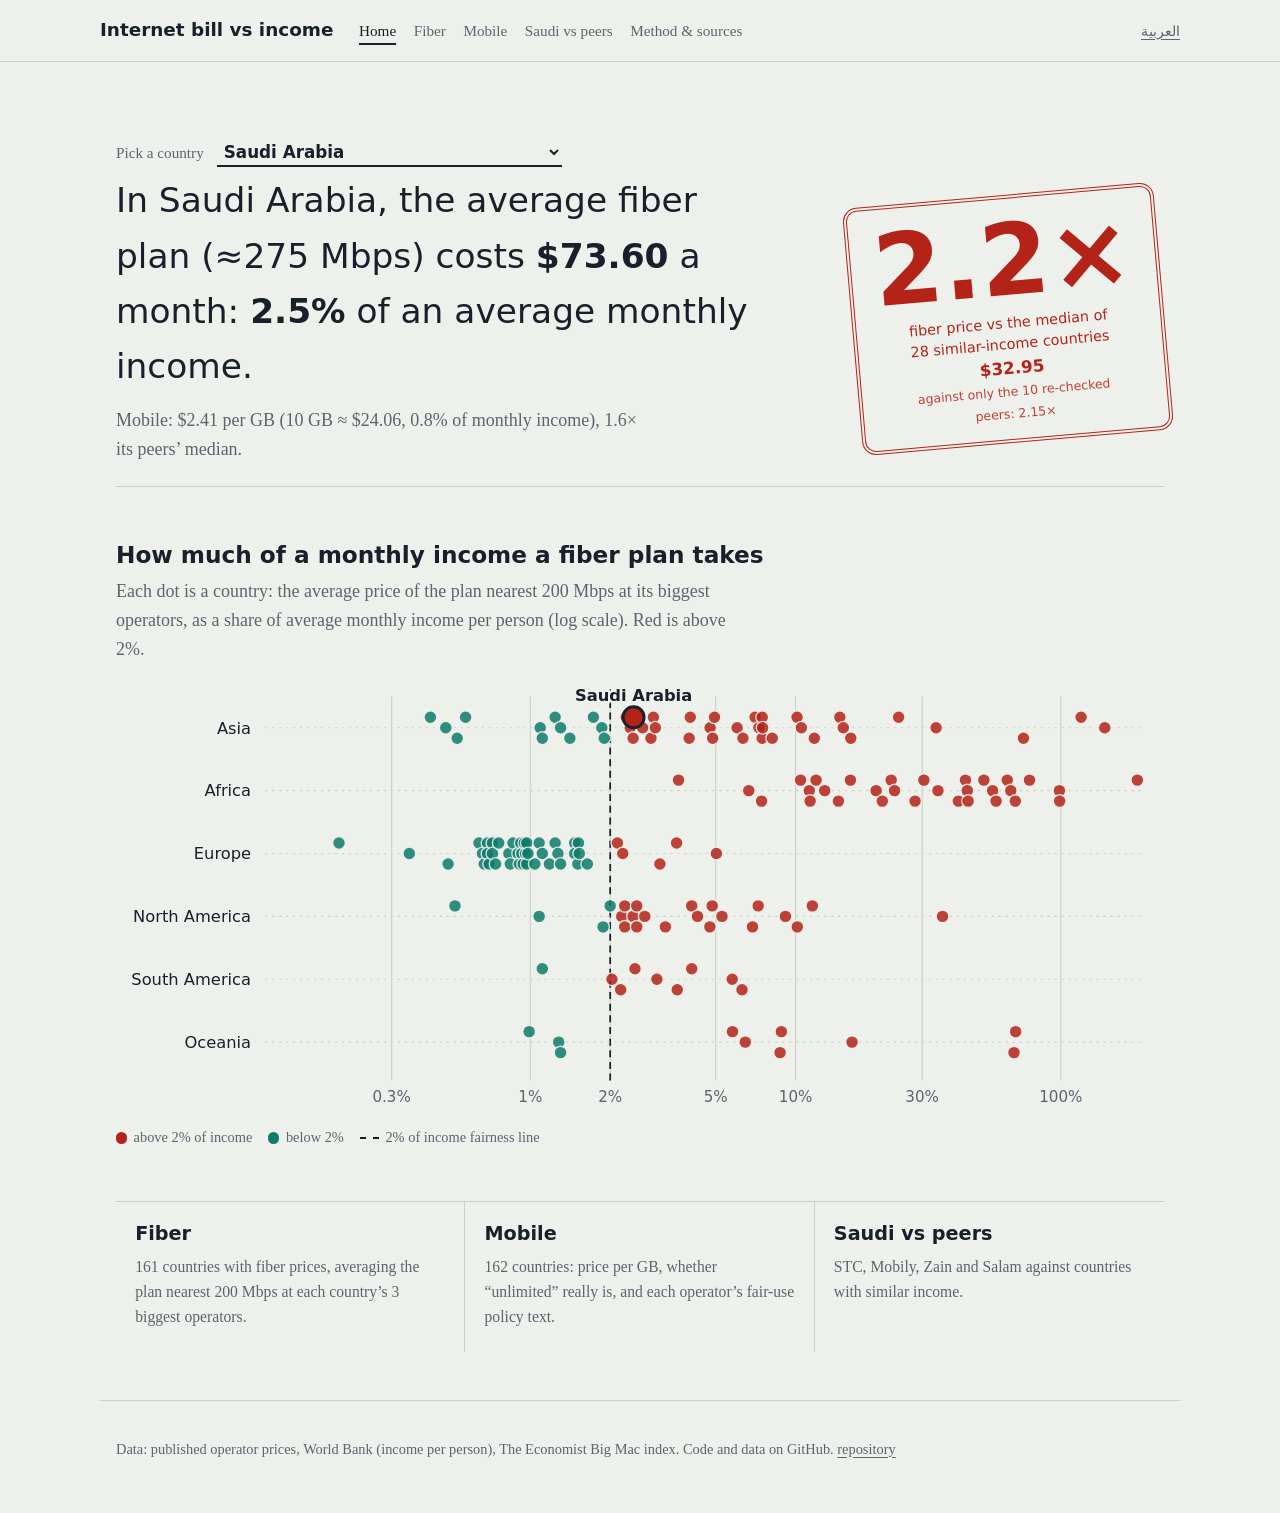
==== commit 0f4291a3: "Stricter audit evidence + review fixes - evidence_check: only WebFetch text from the row's own sourc" ====
--- a/docs/en/index.html
+++ b/docs/en/index.html
@@ -19,7 +19,7 @@
 <section>
 <h2>How much of a monthly income a fiber plan takes</h2>
 <p class="note">Each dot is a country: the average price of the plan nearest 200 Mbps at its biggest operators, as a share of average monthly income per person (log scale). Red is above 2%.</p>
-<figure class="scroll"><svg class="chart strip" data-kind="f" viewBox="0 0 900 378" role="img" aria-label="How much of a monthly income a fiber plan takes"><line class="grid" x1="236.7" x2="236.7" y1="14" y2="344"/><text class="tick" x="236.7" y="362" text-anchor="middle">0.3%</text><line class="grid" x1="355.8" x2="355.8" y1="14" y2="344"/><text class="tick" x="355.8" y="362" text-anchor="middle">1%</text><line class="grid" x1="424.4" x2="424.4" y1="14" y2="344"/><text class="tick" x="424.4" y="362" text-anchor="middle">2%</text><line class="grid" x1="515.0" x2="515.0" y1="14" y2="344"/><text class="tick" x="515.0" y="362" text-anchor="middle">5%</text><line class="grid" x1="583.6" x2="583.6" y1="14" y2="344"/><text class="tick" x="583.6" y="362" text-anchor="middle">10%</text><line class="grid" x1="692.3" x2="692.3" y1="14" y2="344"/><text class="tick" x="692.3" y="362" text-anchor="middle">30%</text><line class="grid" x1="811.4" x2="811.4" y1="14" y2="344"/><text class="tick" x="811.4" y="362" text-anchor="middle">100%</text><line class="fair" x1="424.4" x2="424.4" y1="8" y2="344"/><line class="lane" x1="128" x2="880" y1="41.0" y2="41.0"/><text class="lab" x="116" y="46.0" text-anchor="end">Asia</text><circle class="dot under" data-iso="SGP" cx="270.0" cy="32.0" r="5.5"/><circle class="dot under" data-iso="CHN" cx="283.2" cy="41.0" r="5.5"/><circle class="dot under" data-iso="KOR" cx="293.0" cy="50.0" r="5.5"/><circle class="dot under" data-iso="ISR" cx="308.5" cy="32.0" r="5.5"/><circle class="dot under" data-iso="JPN" cx="364.3" cy="41.0" r="5.5"/><circle class="dot under" data-iso="CYP" cx="366.1" cy="50.0" r="5.5"/><circle class="dot under" data-iso="QAT" cx="381.8" cy="32.0" r="5.5"/><circle class="dot under" data-iso="TUR" cx="389.8" cy="41.0" r="5.5"/><circle class="dot under" data-iso="KAZ" cx="412.3" cy="50.0" r="5.5"/><circle class="dot under" data-iso="KWT" cx="415.6" cy="32.0" r="5.5"/><circle class="dot under" data-iso="BRN" cx="417.2" cy="41.0" r="5.5"/><circle class="dot under" data-iso="ARE" cx="419.3" cy="50.0" r="5.5"/><circle class="dot over" data-iso="VNM" cx="438.2" cy="32.0" r="5.5"/><circle class="dot over" data-iso="ARM" cx="441.6" cy="41.0" r="5.5"/><circle class="dot over" data-iso="BTN" cx="444.1" cy="50.0" r="5.5"/><circle class="dot over" data-iso="SAU" cx="444.5" cy="32.0" r="5.5"/><circle class="dot over" data-iso="THA" cx="452.2" cy="41.0" r="5.5"/><circle class="dot over" data-iso="BHR" cx="459.4" cy="50.0" r="5.5"/><circle class="dot over" data-iso="AZE" cx="461.5" cy="32.0" r="5.5"/><circle class="dot over" data-iso="MYS" cx="463.8" cy="41.0" r="5.5"/><circle class="dot over" data-iso="MNG" cx="492.2" cy="50.0" r="5.5"/><circle class="dot over" data-iso="GEO" cx="493.2" cy="32.0" r="5.5"/><circle class="dot over" data-iso="OMN" cx="510.2" cy="41.0" r="5.5"/><circle class="dot over" data-iso="IND" cx="512.4" cy="50.0" r="5.5"/><circle class="dot over" data-iso="IDN" cx="514.0" cy="32.0" r="5.5"/><circle class="dot over" data-iso="IRQ" cx="530.6" cy="41.0" r="5.5"/><circle class="dot over" data-iso="PHL" cx="533.4" cy="50.0" r="5.5"/><circle class="dot over" data-iso="UZB" cx="548.8" cy="32.0" r="5.5"/><circle class="dot over" data-iso="KGZ" cx="552.1" cy="41.0" r="5.5"/><circle class="dot over" data-iso="JOR" cx="554.9" cy="50.0" r="5.5"/><circle class="dot over" data-iso="LKA" cx="555.0" cy="32.0" r="5.5"/><circle class="dot over" data-iso="MDV" cx="555.3" cy="41.0" r="5.5"/><circle class="dot over" data-iso="LBN" cx="559.7" cy="50.0" r="5.5"/><circle class="dot over" data-iso="NPL" cx="584.9" cy="32.0" r="5.5"/><circle class="dot over" data-iso="BGD" cx="588.6" cy="41.0" r="5.5"/><circle class="dot over" data-iso="TJK" cx="599.7" cy="50.0" r="5.5"/><circle class="dot over" data-iso="PSE" cx="621.6" cy="32.0" r="5.5"/><circle class="dot over" data-iso="TKM" cx="624.6" cy="41.0" r="5.5"/><circle class="dot over" data-iso="KHM" cx="631.0" cy="50.0" r="5.5"/><circle class="dot over" data-iso="PAK" cx="672.1" cy="32.0" r="5.5"/><circle class="dot over" data-iso="LAO" cx="704.3" cy="41.0" r="5.5"/><circle class="dot over" data-iso="MMR" cx="779.3" cy="50.0" r="5.5"/><circle class="dot over" data-iso="TLS" cx="828.8" cy="32.0" r="5.5"/><circle class="dot over" data-iso="AFG" cx="849.1" cy="41.0" r="5.5"/><line class="lane" x1="128" x2="880" y1="95.0" y2="95.0"/><text class="lab" x="116" y="100.0" text-anchor="end">Africa</text><circle class="dot over" data-iso="MUS" cx="483.1" cy="86.0" r="5.5"/><circle class="dot over" data-iso="LBY" cx="543.4" cy="95.0" r="5.5"/><circle class="dot over" data-iso="SYC" cx="554.4" cy="104.0" r="5.5"/><circle class="dot over" data-iso="GNQ" cx="595.4" cy="86.0" r="5.5"/><circle class="dot over" data-iso="ZAF" cx="596.1" cy="95.0" r="5.5"/><circle class="dot over" data-iso="TUN" cx="599.9" cy="104.0" r="5.5"/><circle class="dot over" data-iso="DZA" cx="601.2" cy="86.0" r="5.5"/><circle class="dot over" data-iso="MAR" cx="608.6" cy="95.0" r="5.5"/><circle class="dot over" data-iso="CPV" cx="620.4" cy="104.0" r="5.5"/><circle class="dot over" data-iso="EGY" cx="630.7" cy="86.0" r="5.5"/><circle class="dot over" data-iso="BWA" cx="652.8" cy="95.0" r="5.5"/><circle class="dot over" data-iso="NAM" cx="658.1" cy="104.0" r="5.5"/><circle class="dot over" data-iso="MDG" cx="665.7" cy="86.0" r="5.5"/><circle class="dot over" data-iso="GHA" cx="668.6" cy="95.0" r="5.5"/><circle class="dot over" data-iso="RWA" cx="686.2" cy="104.0" r="5.5"/><circle class="dot over" data-iso="ZWE" cx="693.8" cy="86.0" r="5.5"/><circle class="dot over" data-iso="BEN" cx="705.9" cy="95.0" r="5.5"/><circle class="dot over" data-iso="ETH" cx="723.4" cy="104.0" r="5.5"/><circle class="dot over" data-iso="KEN" cx="729.5" cy="86.0" r="5.5"/><circle class="dot over" data-iso="SEN" cx="731.1" cy="95.0" r="5.5"/><circle class="dot over" data-iso="TGO" cx="731.8" cy="104.0" r="5.5"/><circle class="dot over" data-iso="GIN" cx="745.3" cy="86.0" r="5.5"/><circle class="dot over" data-iso="LSO" cx="752.8" cy="95.0" r="5.5"/><circle class="dot over" data-iso="NGA" cx="755.4" cy="104.0" r="5.5"/><circle class="dot over" data-iso="BFA" cx="765.4" cy="86.0" r="5.5"/><circle class="dot over" data-iso="TZA" cx="768.4" cy="95.0" r="5.5"/><circle class="dot over" data-iso="MRT" cx="778.0" cy="104.0" r="5.5"/><circle class="dot over" data-iso="UGA" cx="784.5" cy="86.0" r="5.5"/><circle class="dot over" data-iso="MLI" cx="810.2" cy="95.0" r="5.5"/><circle class="dot over" data-iso="MOZ" cx="810.4" cy="104.0" r="5.5"/><circle class="dot over" data-iso="ZMB" cx="877.1" cy="86.0" r="5.5"/><line class="lane" x1="128" x2="880" y1="149.0" y2="149.0"/><text class="lab" x="116" y="154.0" text-anchor="end">Europe</text><circle class="dot under" data-iso="MCO" cx="191.5" cy="140.0" r="5.5"/><circle class="dot under" data-iso="LIE" cx="251.9" cy="149.0" r="5.5"/><circle class="dot under" data-iso="RUS" cx="285.2" cy="158.0" r="5.5"/><circle class="dot under" data-iso="SMR" cx="311.7" cy="140.0" r="5.5"/><circle class="dot under" data-iso="CHE" cx="314.7" cy="149.0" r="5.5"/><circle class="dot under" data-iso="LTU" cx="316.2" cy="158.0" r="5.5"/><circle class="dot under" data-iso="POL" cx="319.1" cy="140.0" r="5.5"/><circle class="dot under" data-iso="DNK" cx="319.1" cy="149.0" r="5.5"/><circle class="dot under" data-iso="ROU" cx="320.5" cy="158.0" r="5.5"/><circle class="dot under" data-iso="CZE" cx="323.3" cy="140.0" r="5.5"/><circle class="dot under" data-iso="LUX" cx="323.3" cy="149.0" r="5.5"/><circle class="dot under" data-iso="VAT" cx="326.0" cy="158.0" r="5.5"/><circle class="dot under" data-iso="SWE" cx="328.7" cy="140.0" r="5.5"/><circle class="dot under" data-iso="HUN" cx="337.4" cy="149.0" r="5.5"/><circle class="dot under" data-iso="FIN" cx="338.6" cy="158.0" r="5.5"/><circle class="dot under" data-iso="MLT" cx="340.9" cy="140.0" r="5.5"/><circle class="dot under" data-iso="NLD" cx="345.4" cy="149.0" r="5.5"/><circle class="dot under" data-iso="IRL" cx="346.5" cy="158.0" r="5.5"/><circle class="dot under" data-iso="ITA" cx="347.6" cy="140.0" r="5.5"/><circle class="dot under" data-iso="DEU" cx="348.6" cy="149.0" r="5.5"/><circle class="dot under" data-iso="SVK" cx="349.7" cy="158.0" r="5.5"/><circle class="dot under" data-iso="AUT" cx="350.7" cy="140.0" r="5.5"/><circle class="dot under" data-iso="EST" cx="351.8" cy="149.0" r="5.5"/><circle class="dot under" data-iso="GBR" cx="352.8" cy="158.0" r="5.5"/><circle class="dot under" data-iso="LVA" cx="352.8" cy="140.0" r="5.5"/><circle class="dot under" data-iso="AND" cx="353.8" cy="149.0" r="5.5"/><circle class="dot under" data-iso="NOR" cx="359.7" cy="158.0" r="5.5"/><circle class="dot under" data-iso="ESP" cx="363.4" cy="140.0" r="5.5"/><circle class="dot under" data-iso="FRA" cx="366.1" cy="149.0" r="5.5"/><circle class="dot under" data-iso="BEL" cx="372.2" cy="158.0" r="5.5"/><circle class="dot under" data-iso="UKR" cx="377.1" cy="140.0" r="5.5"/><circle class="dot under" data-iso="BLR" cx="379.5" cy="149.0" r="5.5"/><circle class="dot under" data-iso="PRT" cx="381.8" cy="158.0" r="5.5"/><circle class="dot under" data-iso="GRC" cx="393.9" cy="140.0" r="5.5"/><circle class="dot under" data-iso="MDA" cx="393.9" cy="149.0" r="5.5"/><circle class="dot under" data-iso="SVN" cx="396.6" cy="158.0" r="5.5"/><circle class="dot under" data-iso="HRV" cx="397.2" cy="140.0" r="5.5"/><circle class="dot under" data-iso="BGR" cx="397.9" cy="149.0" r="5.5"/><circle class="dot under" data-iso="ISL" cx="404.8" cy="158.0" r="5.5"/><circle class="dot over" data-iso="ALB" cx="430.6" cy="140.0" r="5.5"/><circle class="dot over" data-iso="MKD" cx="435.2" cy="149.0" r="5.5"/><circle class="dot over" data-iso="MNE" cx="467.1" cy="158.0" r="5.5"/><circle class="dot over" data-iso="SRB" cx="481.4" cy="140.0" r="5.5"/><circle class="dot over" data-iso="BIH" cx="515.6" cy="149.0" r="5.5"/><line class="lane" x1="128" x2="880" y1="203.0" y2="203.0"/><text class="lab" x="116" y="208.0" text-anchor="end">North America</text><circle class="dot under" data-iso="USA" cx="291.1" cy="194.0" r="5.5"/><circle class="dot under" data-iso="CAN" cx="363.4" cy="203.0" r="5.5"/><circle class="dot under" data-iso="BRB" cx="418.3" cy="212.0" r="5.5"/><circle class="dot under" data-iso="CUB" cx="424.4" cy="194.0" r="5.5"/><circle class="dot over" data-iso="DOM" cx="434.3" cy="203.0" r="5.5"/><circle class="dot over" data-iso="BHS" cx="436.9" cy="212.0" r="5.5"/><circle class="dot over" data-iso="ATG" cx="436.9" cy="194.0" r="5.5"/><circle class="dot over" data-iso="MEX" cx="444.1" cy="203.0" r="5.5"/><circle class="dot over" data-iso="CRI" cx="447.2" cy="212.0" r="5.5"/><circle class="dot over" data-iso="KNA" cx="447.2" cy="194.0" r="5.5"/><circle class="dot over" data-iso="PAN" cx="454.1" cy="203.0" r="5.5"/><circle class="dot over" data-iso="TTO" cx="471.8" cy="212.0" r="5.5"/><circle class="dot over" data-iso="GTM" cx="494.4" cy="194.0" r="5.5"/><circle class="dot over" data-iso="LCA" cx="499.4" cy="203.0" r="5.5"/><circle class="dot over" data-iso="GRD" cx="510.0" cy="212.0" r="5.5"/><circle class="dot over" data-iso="VCT" cx="512.0" cy="194.0" r="5.5"/><circle class="dot over" data-iso="DMA" cx="520.4" cy="203.0" r="5.5"/><circle class="dot over" data-iso="SLV" cx="546.6" cy="212.0" r="5.5"/><circle class="dot over" data-iso="JAM" cx="551.5" cy="194.0" r="5.5"/><circle class="dot over" data-iso="BLZ" cx="574.9" cy="203.0" r="5.5"/><circle class="dot over" data-iso="HND" cx="585.1" cy="212.0" r="5.5"/><circle class="dot over" data-iso="NIC" cx="598.0" cy="194.0" r="5.5"/><circle class="dot over" data-iso="HTI" cx="709.8" cy="203.0" r="5.5"/><line class="lane" x1="128" x2="880" y1="257.0" y2="257.0"/><text class="lab" x="116" y="262.0" text-anchor="end">South America</text><circle class="dot under" data-iso="CHL" cx="366.1" cy="248.0" r="5.5"/><circle class="dot over" data-iso="URY" cx="425.9" cy="257.0" r="5.5"/><circle class="dot over" data-iso="BRA" cx="445.7" cy="266.0" r="5.5"/><circle class="dot over" data-iso="PER" cx="464.5" cy="248.0" r="5.5"/><circle class="dot over" data-iso="PRY" cx="482.0" cy="257.0" r="5.5"/><circle class="dot over" data-iso="ARG" cx="488.9" cy="266.0" r="5.5"/><circle class="dot over" data-iso="COL" cx="494.4" cy="248.0" r="5.5"/><circle class="dot over" data-iso="BOL" cx="529.7" cy="257.0" r="5.5"/><circle class="dot over" data-iso="SUR" cx="530.7" cy="266.0" r="5.5"/><line class="lane" x1="128" x2="880" y1="311.0" y2="311.0"/><text class="lab" x="116" y="316.0" text-anchor="end">Oceania</text><circle class="dot under" data-iso="NZL" cx="354.8" cy="302.0" r="5.5"/><circle class="dot under" data-iso="AUS" cx="380.2" cy="311.0" r="5.5"/><circle class="dot under" data-iso="PLW" cx="380.2" cy="320.0" r="5.5"/><circle class="dot over" data-iso="NRU" cx="529.4" cy="302.0" r="5.5"/><circle class="dot over" data-iso="FJI" cx="540.4" cy="311.0" r="5.5"/><circle class="dot over" data-iso="TUV" cx="570.3" cy="320.0" r="5.5"/><circle class="dot over" data-iso="WSM" cx="571.4" cy="302.0" r="5.5"/><circle class="dot over" data-iso="PNG" cx="632.1" cy="311.0" r="5.5"/><circle class="dot over" data-iso="SLB" cx="771.2" cy="320.0" r="5.5"/><circle class="dot over" data-iso="VUT" cx="772.6" cy="302.0" r="5.5"/></svg>
+<figure class="scroll"><svg class="chart strip" data-kind="f" viewBox="0 0 900 378" role="img" aria-label="How much of a monthly income a fiber plan takes"><line class="grid" x1="236.7" x2="236.7" y1="14" y2="344"/><text class="tick" x="236.7" y="362" text-anchor="middle">0.3%</text><line class="grid" x1="355.8" x2="355.8" y1="14" y2="344"/><text class="tick" x="355.8" y="362" text-anchor="middle">1%</text><line class="grid" x1="424.4" x2="424.4" y1="14" y2="344"/><text class="tick" x="424.4" y="362" text-anchor="middle">2%</text><line class="grid" x1="515.0" x2="515.0" y1="14" y2="344"/><text class="tick" x="515.0" y="362" text-anchor="middle">5%</text><line class="grid" x1="583.6" x2="583.6" y1="14" y2="344"/><text class="tick" x="583.6" y="362" text-anchor="middle">10%</text><line class="grid" x1="692.3" x2="692.3" y1="14" y2="344"/><text class="tick" x="692.3" y="362" text-anchor="middle">30%</text><line class="grid" x1="811.4" x2="811.4" y1="14" y2="344"/><text class="tick" x="811.4" y="362" text-anchor="middle">100%</text><line class="fair" x1="424.4" x2="424.4" y1="8" y2="344"/><line class="lane" x1="128" x2="880" y1="41.0" y2="41.0"/><text class="lab" x="116" y="46.0" text-anchor="end">Asia</text><circle class="dot under" data-iso="SGP" cx="270.0" cy="32.0" r="5.5"/><circle class="dot under" data-iso="CHN" cx="283.2" cy="41.0" r="5.5"/><circle class="dot under" data-iso="KOR" cx="293.0" cy="50.0" r="5.5"/><circle class="dot under" data-iso="ISR" cx="300.2" cy="32.0" r="5.5"/><circle class="dot under" data-iso="JPN" cx="364.3" cy="41.0" r="5.5"/><circle class="dot under" data-iso="CYP" cx="366.1" cy="50.0" r="5.5"/><circle class="dot under" data-iso="KWT" cx="377.1" cy="32.0" r="5.5"/><circle class="dot under" data-iso="QAT" cx="381.8" cy="41.0" r="5.5"/><circle class="dot under" data-iso="TUR" cx="389.8" cy="50.0" r="5.5"/><circle class="dot under" data-iso="KAZ" cx="410.0" cy="32.0" r="5.5"/><circle class="dot under" data-iso="BRN" cx="417.2" cy="41.0" r="5.5"/><circle class="dot under" data-iso="ARE" cx="419.3" cy="50.0" r="5.5"/><circle class="dot over" data-iso="VNM" cx="438.2" cy="32.0" r="5.5"/><circle class="dot over" data-iso="ARM" cx="441.6" cy="41.0" r="5.5"/><circle class="dot over" data-iso="BTN" cx="444.1" cy="50.0" r="5.5"/><circle class="dot over" data-iso="SAU" cx="444.5" cy="32.0" r="5.5"/><circle class="dot over" data-iso="THA" cx="452.2" cy="41.0" r="5.5"/><circle class="dot over" data-iso="BHR" cx="459.4" cy="50.0" r="5.5"/><circle class="dot over" data-iso="AZE" cx="461.5" cy="32.0" r="5.5"/><circle class="dot over" data-iso="MYS" cx="463.2" cy="41.0" r="5.5"/><circle class="dot over" data-iso="MNG" cx="492.2" cy="50.0" r="5.5"/><circle class="dot over" data-iso="GEO" cx="493.2" cy="32.0" r="5.5"/><circle class="dot over" data-iso="OMN" cx="510.2" cy="41.0" r="5.5"/><circle class="dot over" data-iso="IND" cx="512.4" cy="50.0" r="5.5"/><circle class="dot over" data-iso="IDN" cx="514.0" cy="32.0" r="5.5"/><circle class="dot over" data-iso="PHL" cx="533.4" cy="41.0" r="5.5"/><circle class="dot over" data-iso="IRQ" cx="538.4" cy="50.0" r="5.5"/><circle class="dot over" data-iso="UZB" cx="548.8" cy="32.0" r="5.5"/><circle class="dot over" data-iso="KGZ" cx="552.1" cy="41.0" r="5.5"/><circle class="dot over" data-iso="JOR" cx="554.9" cy="50.0" r="5.5"/><circle class="dot over" data-iso="LKA" cx="555.0" cy="32.0" r="5.5"/><circle class="dot over" data-iso="MDV" cx="555.3" cy="41.0" r="5.5"/><circle class="dot over" data-iso="LBN" cx="563.6" cy="50.0" r="5.5"/><circle class="dot over" data-iso="NPL" cx="584.9" cy="32.0" r="5.5"/><circle class="dot over" data-iso="BGD" cx="588.6" cy="41.0" r="5.5"/><circle class="dot over" data-iso="TJK" cx="599.7" cy="50.0" r="5.5"/><circle class="dot over" data-iso="PSE" cx="621.6" cy="32.0" r="5.5"/><circle class="dot over" data-iso="TKM" cx="624.6" cy="41.0" r="5.5"/><circle class="dot over" data-iso="KHM" cx="631.0" cy="50.0" r="5.5"/><circle class="dot over" data-iso="PAK" cx="672.1" cy="32.0" r="5.5"/><circle class="dot over" data-iso="LAO" cx="704.3" cy="41.0" r="5.5"/><circle class="dot over" data-iso="MMR" cx="779.3" cy="50.0" r="5.5"/><circle class="dot over" data-iso="TLS" cx="828.8" cy="32.0" r="5.5"/><circle class="dot over" data-iso="AFG" cx="849.1" cy="41.0" r="5.5"/><line class="lane" x1="128" x2="880" y1="95.0" y2="95.0"/><text class="lab" x="116" y="100.0" text-anchor="end">Africa</text><circle class="dot over" data-iso="MUS" cx="483.1" cy="86.0" r="5.5"/><circle class="dot over" data-iso="LBY" cx="543.4" cy="95.0" r="5.5"/><circle class="dot over" data-iso="SYC" cx="554.4" cy="104.0" r="5.5"/><circle class="dot over" data-iso="TUN" cx="587.9" cy="86.0" r="5.5"/><circle class="dot over" data-iso="GNQ" cx="595.4" cy="95.0" r="5.5"/><circle class="dot over" data-iso="ZAF" cx="596.1" cy="104.0" r="5.5"/><circle class="dot over" data-iso="DZA" cx="601.2" cy="86.0" r="5.5"/><circle class="dot over" data-iso="MAR" cx="608.6" cy="95.0" r="5.5"/><circle class="dot over" data-iso="CPV" cx="620.4" cy="104.0" r="5.5"/><circle class="dot over" data-iso="EGY" cx="630.7" cy="86.0" r="5.5"/><circle class="dot over" data-iso="BWA" cx="652.8" cy="95.0" r="5.5"/><circle class="dot over" data-iso="NAM" cx="658.1" cy="104.0" r="5.5"/><circle class="dot over" data-iso="MDG" cx="665.7" cy="86.0" r="5.5"/><circle class="dot over" data-iso="GHA" cx="668.6" cy="95.0" r="5.5"/><circle class="dot over" data-iso="RWA" cx="686.2" cy="104.0" r="5.5"/><circle class="dot over" data-iso="ZWE" cx="693.8" cy="86.0" r="5.5"/><circle class="dot over" data-iso="BEN" cx="705.9" cy="95.0" r="5.5"/><circle class="dot over" data-iso="ETH" cx="723.4" cy="104.0" r="5.5"/><circle class="dot over" data-iso="KEN" cx="729.5" cy="86.0" r="5.5"/><circle class="dot over" data-iso="SEN" cx="731.1" cy="95.0" r="5.5"/><circle class="dot over" data-iso="TGO" cx="731.8" cy="104.0" r="5.5"/><circle class="dot over" data-iso="GIN" cx="745.3" cy="86.0" r="5.5"/><circle class="dot over" data-iso="LSO" cx="752.8" cy="95.0" r="5.5"/><circle class="dot over" data-iso="NGA" cx="755.8" cy="104.0" r="5.5"/><circle class="dot over" data-iso="BFA" cx="765.4" cy="86.0" r="5.5"/><circle class="dot over" data-iso="TZA" cx="768.4" cy="95.0" r="5.5"/><circle class="dot over" data-iso="MRT" cx="772.3" cy="104.0" r="5.5"/><circle class="dot over" data-iso="UGA" cx="784.5" cy="86.0" r="5.5"/><circle class="dot over" data-iso="MLI" cx="810.2" cy="95.0" r="5.5"/><circle class="dot over" data-iso="MOZ" cx="810.4" cy="104.0" r="5.5"/><circle class="dot over" data-iso="ZMB" cx="877.1" cy="86.0" r="5.5"/><line class="lane" x1="128" x2="880" y1="149.0" y2="149.0"/><text class="lab" x="116" y="154.0" text-anchor="end">Europe</text><circle class="dot under" data-iso="MCO" cx="191.5" cy="140.0" r="5.5"/><circle class="dot under" data-iso="LIE" cx="251.9" cy="149.0" r="5.5"/><circle class="dot under" data-iso="RUS" cx="285.2" cy="158.0" r="5.5"/><circle class="dot under" data-iso="SMR" cx="311.7" cy="140.0" r="5.5"/><circle class="dot under" data-iso="CHE" cx="314.7" cy="149.0" r="5.5"/><circle class="dot under" data-iso="LTU" cx="316.2" cy="158.0" r="5.5"/><circle class="dot under" data-iso="POL" cx="319.1" cy="140.0" r="5.5"/><circle class="dot under" data-iso="DNK" cx="319.1" cy="149.0" r="5.5"/><circle class="dot under" data-iso="ROU" cx="320.5" cy="158.0" r="5.5"/><circle class="dot under" data-iso="CZE" cx="323.3" cy="140.0" r="5.5"/><circle class="dot under" data-iso="LUX" cx="323.3" cy="149.0" r="5.5"/><circle class="dot under" data-iso="VAT" cx="326.0" cy="158.0" r="5.5"/><circle class="dot under" data-iso="SWE" cx="328.7" cy="140.0" r="5.5"/><circle class="dot under" data-iso="HUN" cx="337.4" cy="149.0" r="5.5"/><circle class="dot under" data-iso="FIN" cx="338.6" cy="158.0" r="5.5"/><circle class="dot under" data-iso="MLT" cx="340.9" cy="140.0" r="5.5"/><circle class="dot under" data-iso="NLD" cx="345.4" cy="149.0" r="5.5"/><circle class="dot under" data-iso="IRL" cx="346.5" cy="158.0" r="5.5"/><circle class="dot under" data-iso="ITA" cx="347.6" cy="140.0" r="5.5"/><circle class="dot under" data-iso="DEU" cx="348.6" cy="149.0" r="5.5"/><circle class="dot under" data-iso="SVK" cx="349.7" cy="158.0" r="5.5"/><circle class="dot under" data-iso="AUT" cx="350.7" cy="140.0" r="5.5"/><circle class="dot under" data-iso="EST" cx="351.8" cy="149.0" r="5.5"/><circle class="dot under" data-iso="GBR" cx="352.8" cy="158.0" r="5.5"/><circle class="dot under" data-iso="LVA" cx="352.8" cy="140.0" r="5.5"/><circle class="dot under" data-iso="AND" cx="353.8" cy="149.0" r="5.5"/><circle class="dot under" data-iso="NOR" cx="359.7" cy="158.0" r="5.5"/><circle class="dot under" data-iso="ESP" cx="363.4" cy="140.0" r="5.5"/><circle class="dot under" data-iso="FRA" cx="366.1" cy="149.0" r="5.5"/><circle class="dot under" data-iso="BEL" cx="372.2" cy="158.0" r="5.5"/><circle class="dot under" data-iso="UKR" cx="377.1" cy="140.0" r="5.5"/><circle class="dot under" data-iso="BLR" cx="379.5" cy="149.0" r="5.5"/><circle class="dot under" data-iso="PRT" cx="381.8" cy="158.0" r="5.5"/><circle class="dot under" data-iso="GRC" cx="393.9" cy="140.0" r="5.5"/><circle class="dot under" data-iso="MDA" cx="393.9" cy="149.0" r="5.5"/><circle class="dot under" data-iso="SVN" cx="396.6" cy="158.0" r="5.5"/><circle class="dot under" data-iso="HRV" cx="397.2" cy="140.0" r="5.5"/><circle class="dot under" data-iso="BGR" cx="397.9" cy="149.0" r="5.5"/><circle class="dot under" data-iso="ISL" cx="404.8" cy="158.0" r="5.5"/><circle class="dot over" data-iso="ALB" cx="430.6" cy="140.0" r="5.5"/><circle class="dot over" data-iso="MKD" cx="435.2" cy="149.0" r="5.5"/><circle class="dot over" data-iso="MNE" cx="467.1" cy="158.0" r="5.5"/><circle class="dot over" data-iso="SRB" cx="481.4" cy="140.0" r="5.5"/><circle class="dot over" data-iso="BIH" cx="515.6" cy="149.0" r="5.5"/><line class="lane" x1="128" x2="880" y1="203.0" y2="203.0"/><text class="lab" x="116" y="208.0" text-anchor="end">North America</text><circle class="dot under" data-iso="USA" cx="291.1" cy="194.0" r="5.5"/><circle class="dot under" data-iso="CAN" cx="363.4" cy="203.0" r="5.5"/><circle class="dot under" data-iso="BRB" cx="418.3" cy="212.0" r="5.5"/><circle class="dot under" data-iso="CUB" cx="424.4" cy="194.0" r="5.5"/><circle class="dot over" data-iso="DOM" cx="434.3" cy="203.0" r="5.5"/><circle class="dot over" data-iso="BHS" cx="436.9" cy="212.0" r="5.5"/><circle class="dot over" data-iso="ATG" cx="436.9" cy="194.0" r="5.5"/><circle class="dot over" data-iso="MEX" cx="444.1" cy="203.0" r="5.5"/><circle class="dot over" data-iso="CRI" cx="447.2" cy="212.0" r="5.5"/><circle class="dot over" data-iso="KNA" cx="447.2" cy="194.0" r="5.5"/><circle class="dot over" data-iso="PAN" cx="454.1" cy="203.0" r="5.5"/><circle class="dot over" data-iso="TTO" cx="471.8" cy="212.0" r="5.5"/><circle class="dot over" data-iso="GTM" cx="494.4" cy="194.0" r="5.5"/><circle class="dot over" data-iso="LCA" cx="499.4" cy="203.0" r="5.5"/><circle class="dot over" data-iso="GRD" cx="510.0" cy="212.0" r="5.5"/><circle class="dot over" data-iso="VCT" cx="512.0" cy="194.0" r="5.5"/><circle class="dot over" data-iso="DMA" cx="520.4" cy="203.0" r="5.5"/><circle class="dot over" data-iso="SLV" cx="546.6" cy="212.0" r="5.5"/><circle class="dot over" data-iso="JAM" cx="551.5" cy="194.0" r="5.5"/><circle class="dot over" data-iso="BLZ" cx="574.9" cy="203.0" r="5.5"/><circle class="dot over" data-iso="HND" cx="585.1" cy="212.0" r="5.5"/><circle class="dot over" data-iso="NIC" cx="598.0" cy="194.0" r="5.5"/><circle class="dot over" data-iso="HTI" cx="709.8" cy="203.0" r="5.5"/><line class="lane" x1="128" x2="880" y1="257.0" y2="257.0"/><text class="lab" x="116" y="262.0" text-anchor="end">South America</text><circle class="dot under" data-iso="CHL" cx="366.1" cy="248.0" r="5.5"/><circle class="dot over" data-iso="URY" cx="425.9" cy="257.0" r="5.5"/><circle class="dot over" data-iso="ARG" cx="433.4" cy="266.0" r="5.5"/><circle class="dot over" data-iso="BRA" cx="445.7" cy="248.0" r="5.5"/><circle class="dot over" data-iso="PER" cx="464.5" cy="257.0" r="5.5"/><circle class="dot over" data-iso="PRY" cx="482.0" cy="266.0" r="5.5"/><circle class="dot over" data-iso="COL" cx="494.4" cy="248.0" r="5.5"/><circle class="dot over" data-iso="SUR" cx="529.2" cy="257.0" r="5.5"/><circle class="dot over" data-iso="BOL" cx="537.6" cy="266.0" r="5.5"/><line class="lane" x1="128" x2="880" y1="311.0" y2="311.0"/><text class="lab" x="116" y="316.0" text-anchor="end">Oceania</text><circle class="dot under" data-iso="NZL" cx="354.8" cy="302.0" r="5.5"/><circle class="dot under" data-iso="PLW" cx="380.2" cy="311.0" r="5.5"/><circle class="dot under" data-iso="AUS" cx="381.8" cy="320.0" r="5.5"/><circle class="dot over" data-iso="NRU" cx="529.4" cy="302.0" r="5.5"/><circle class="dot over" data-iso="FJI" cx="540.4" cy="311.0" r="5.5"/><circle class="dot over" data-iso="TUV" cx="570.3" cy="320.0" r="5.5"/><circle class="dot over" data-iso="WSM" cx="571.4" cy="302.0" r="5.5"/><circle class="dot over" data-iso="PNG" cx="632.1" cy="311.0" r="5.5"/><circle class="dot over" data-iso="SLB" cx="771.2" cy="320.0" r="5.5"/><circle class="dot over" data-iso="VUT" cx="772.6" cy="302.0" r="5.5"/></svg>
 <figcaption><span class="key over"></span>above 2% of income
 <span class="key under"></span>below 2%
 <span class="key fairk"></span>2% of income fairness line</figcaption></figure>
@@ -28,7 +28,7 @@
 <a class="door" href="fiber.html"><h2>Fiber</h2>
 <p>161 countries with fiber prices, averaging the plan nearest 200 Mbps at each country’s 3 biggest operators.</p></a>
 <a class="door" href="mobile.html"><h2>Mobile</h2>
-<p>164 countries: price per GB, whether “unlimited” really is, and each operator’s fair-use policy text.</p></a>
+<p>162 countries: price per GB, whether “unlimited” really is, and each operator’s fair-use policy text.</p></a>
 <a class="door" href="saudi.html"><h2>Saudi vs peers</h2>
 <p>STC, Mobily, Zain and Salam against countries with similar income.</p></a>
 </section>
--- a/docs/assets/site.css
+++ b/docs/assets/site.css
@@ -55,6 +55,7 @@
 #stampnum{font:700 clamp(3.4rem,9vw,6.2rem)/1.05 var(--display);direction:ltr}
 #stamplab{font:500 .9rem/1.5 var(--display);max-width:13rem}
 #stamplab .med{font-weight:700;font-size:1.05rem}
+#stamplab .aud{font-size:.78rem;opacity:.85}
 @media (prefers-reduced-motion:no-preference){
   .stamp.thump{animation:thump .38s cubic-bezier(.2,1.6,.4,1)}
   @keyframes thump{from{transform:rotate(-5deg) scale(1.35);opacity:0}to{transform:rotate(-5deg) scale(1);opacity:1}}}
@@ -127,7 +128,7 @@
 .src{color:var(--muted);font-size:.85rem}
 .st{font:500 .75rem var(--display);border:1px solid var(--rule);border-radius:4px;padding:0 .35rem;color:var(--muted)}
 .st-verified,.st-corrected,.st-new{color:var(--under);border-color:currentColor}
-.st-unverified{color:var(--over);border-color:currentColor}
+.st-unsourced{color:var(--over);border-color:currentColor}
 .cols3{columns:3 12rem;font-size:.92rem}
 
 footer{max-width:1080px;margin:0 auto;padding:1.4rem 16px 2.4rem;border-top:1px solid var(--rule);color:var(--muted);font-size:.9rem}
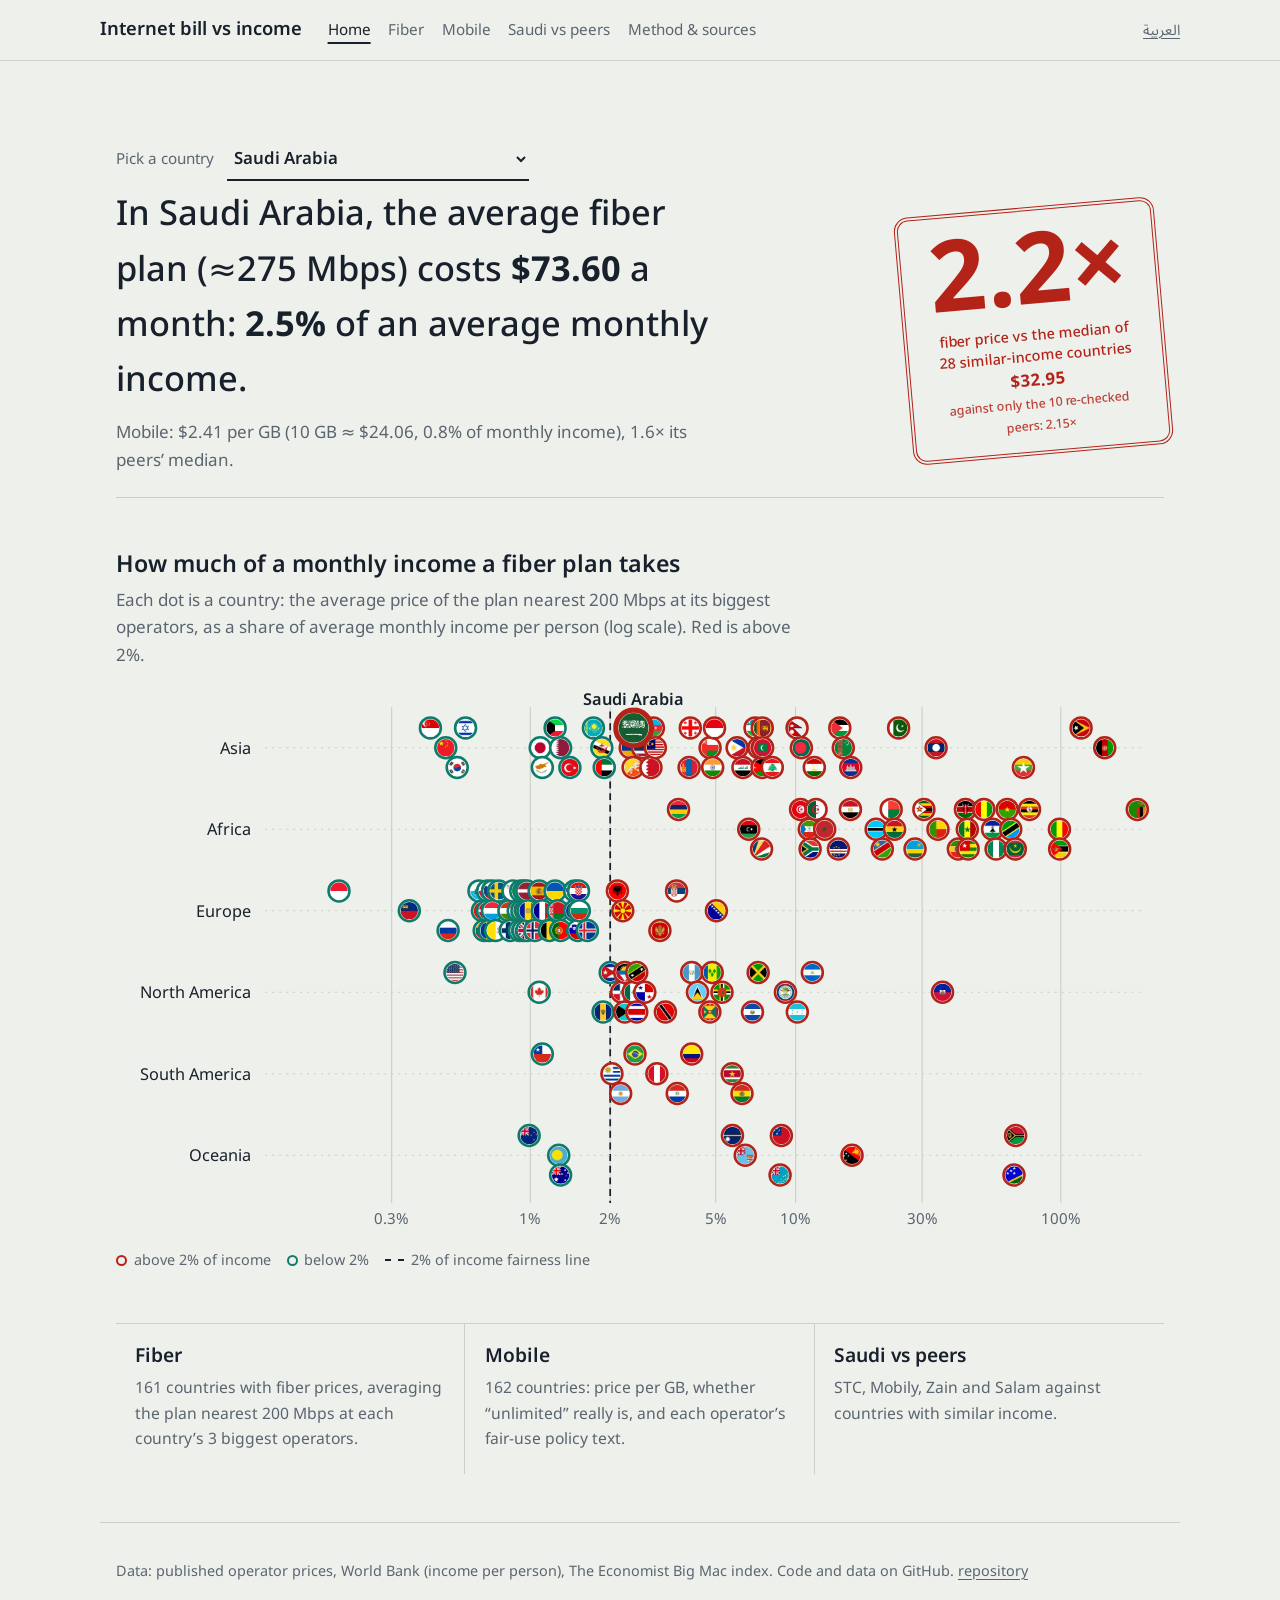
==== commit ae71478a: "Charts: round country flags instead of dots - 195 flags from flag-icons 7.6.0 (MIT, licence copied)," ====
--- a/docs/en/index.html
+++ b/docs/en/index.html
@@ -19,7 +19,7 @@
 <section>
 <h2>How much of a monthly income a fiber plan takes</h2>
 <p class="note">Each dot is a country: the average price of the plan nearest 200 Mbps at its biggest operators, as a share of average monthly income per person (log scale). Red is above 2%.</p>
-<figure class="scroll"><svg class="chart strip" data-kind="f" viewBox="0 0 900 378" role="img" aria-label="How much of a monthly income a fiber plan takes"><line class="grid" x1="236.7" x2="236.7" y1="14" y2="344"/><text class="tick" x="236.7" y="362" text-anchor="middle">0.3%</text><line class="grid" x1="355.8" x2="355.8" y1="14" y2="344"/><text class="tick" x="355.8" y="362" text-anchor="middle">1%</text><line class="grid" x1="424.4" x2="424.4" y1="14" y2="344"/><text class="tick" x="424.4" y="362" text-anchor="middle">2%</text><line class="grid" x1="515.0" x2="515.0" y1="14" y2="344"/><text class="tick" x="515.0" y="362" text-anchor="middle">5%</text><line class="grid" x1="583.6" x2="583.6" y1="14" y2="344"/><text class="tick" x="583.6" y="362" text-anchor="middle">10%</text><line class="grid" x1="692.3" x2="692.3" y1="14" y2="344"/><text class="tick" x="692.3" y="362" text-anchor="middle">30%</text><line class="grid" x1="811.4" x2="811.4" y1="14" y2="344"/><text class="tick" x="811.4" y="362" text-anchor="middle">100%</text><line class="fair" x1="424.4" x2="424.4" y1="8" y2="344"/><line class="lane" x1="128" x2="880" y1="41.0" y2="41.0"/><text class="lab" x="116" y="46.0" text-anchor="end">Asia</text><circle class="dot under" data-iso="SGP" cx="270.0" cy="32.0" r="5.5"/><circle class="dot under" data-iso="CHN" cx="283.2" cy="41.0" r="5.5"/><circle class="dot under" data-iso="KOR" cx="293.0" cy="50.0" r="5.5"/><circle class="dot under" data-iso="ISR" cx="300.2" cy="32.0" r="5.5"/><circle class="dot under" data-iso="JPN" cx="364.3" cy="41.0" r="5.5"/><circle class="dot under" data-iso="CYP" cx="366.1" cy="50.0" r="5.5"/><circle class="dot under" data-iso="KWT" cx="377.1" cy="32.0" r="5.5"/><circle class="dot under" data-iso="QAT" cx="381.8" cy="41.0" r="5.5"/><circle class="dot under" data-iso="TUR" cx="389.8" cy="50.0" r="5.5"/><circle class="dot under" data-iso="KAZ" cx="410.0" cy="32.0" r="5.5"/><circle class="dot under" data-iso="BRN" cx="417.2" cy="41.0" r="5.5"/><circle class="dot under" data-iso="ARE" cx="419.3" cy="50.0" r="5.5"/><circle class="dot over" data-iso="VNM" cx="438.2" cy="32.0" r="5.5"/><circle class="dot over" data-iso="ARM" cx="441.6" cy="41.0" r="5.5"/><circle class="dot over" data-iso="BTN" cx="444.1" cy="50.0" r="5.5"/><circle class="dot over" data-iso="SAU" cx="444.5" cy="32.0" r="5.5"/><circle class="dot over" data-iso="THA" cx="452.2" cy="41.0" r="5.5"/><circle class="dot over" data-iso="BHR" cx="459.4" cy="50.0" r="5.5"/><circle class="dot over" data-iso="AZE" cx="461.5" cy="32.0" r="5.5"/><circle class="dot over" data-iso="MYS" cx="463.2" cy="41.0" r="5.5"/><circle class="dot over" data-iso="MNG" cx="492.2" cy="50.0" r="5.5"/><circle class="dot over" data-iso="GEO" cx="493.2" cy="32.0" r="5.5"/><circle class="dot over" data-iso="OMN" cx="510.2" cy="41.0" r="5.5"/><circle class="dot over" data-iso="IND" cx="512.4" cy="50.0" r="5.5"/><circle class="dot over" data-iso="IDN" cx="514.0" cy="32.0" r="5.5"/><circle class="dot over" data-iso="PHL" cx="533.4" cy="41.0" r="5.5"/><circle class="dot over" data-iso="IRQ" cx="538.4" cy="50.0" r="5.5"/><circle class="dot over" data-iso="UZB" cx="548.8" cy="32.0" r="5.5"/><circle class="dot over" data-iso="KGZ" cx="552.1" cy="41.0" r="5.5"/><circle class="dot over" data-iso="JOR" cx="554.9" cy="50.0" r="5.5"/><circle class="dot over" data-iso="LKA" cx="555.0" cy="32.0" r="5.5"/><circle class="dot over" data-iso="MDV" cx="555.3" cy="41.0" r="5.5"/><circle class="dot over" data-iso="LBN" cx="563.6" cy="50.0" r="5.5"/><circle class="dot over" data-iso="NPL" cx="584.9" cy="32.0" r="5.5"/><circle class="dot over" data-iso="BGD" cx="588.6" cy="41.0" r="5.5"/><circle class="dot over" data-iso="TJK" cx="599.7" cy="50.0" r="5.5"/><circle class="dot over" data-iso="PSE" cx="621.6" cy="32.0" r="5.5"/><circle class="dot over" data-iso="TKM" cx="624.6" cy="41.0" r="5.5"/><circle class="dot over" data-iso="KHM" cx="631.0" cy="50.0" r="5.5"/><circle class="dot over" data-iso="PAK" cx="672.1" cy="32.0" r="5.5"/><circle class="dot over" data-iso="LAO" cx="704.3" cy="41.0" r="5.5"/><circle class="dot over" data-iso="MMR" cx="779.3" cy="50.0" r="5.5"/><circle class="dot over" data-iso="TLS" cx="828.8" cy="32.0" r="5.5"/><circle class="dot over" data-iso="AFG" cx="849.1" cy="41.0" r="5.5"/><line class="lane" x1="128" x2="880" y1="95.0" y2="95.0"/><text class="lab" x="116" y="100.0" text-anchor="end">Africa</text><circle class="dot over" data-iso="MUS" cx="483.1" cy="86.0" r="5.5"/><circle class="dot over" data-iso="LBY" cx="543.4" cy="95.0" r="5.5"/><circle class="dot over" data-iso="SYC" cx="554.4" cy="104.0" r="5.5"/><circle class="dot over" data-iso="TUN" cx="587.9" cy="86.0" r="5.5"/><circle class="dot over" data-iso="GNQ" cx="595.4" cy="95.0" r="5.5"/><circle class="dot over" data-iso="ZAF" cx="596.1" cy="104.0" r="5.5"/><circle class="dot over" data-iso="DZA" cx="601.2" cy="86.0" r="5.5"/><circle class="dot over" data-iso="MAR" cx="608.6" cy="95.0" r="5.5"/><circle class="dot over" data-iso="CPV" cx="620.4" cy="104.0" r="5.5"/><circle class="dot over" data-iso="EGY" cx="630.7" cy="86.0" r="5.5"/><circle class="dot over" data-iso="BWA" cx="652.8" cy="95.0" r="5.5"/><circle class="dot over" data-iso="NAM" cx="658.1" cy="104.0" r="5.5"/><circle class="dot over" data-iso="MDG" cx="665.7" cy="86.0" r="5.5"/><circle class="dot over" data-iso="GHA" cx="668.6" cy="95.0" r="5.5"/><circle class="dot over" data-iso="RWA" cx="686.2" cy="104.0" r="5.5"/><circle class="dot over" data-iso="ZWE" cx="693.8" cy="86.0" r="5.5"/><circle class="dot over" data-iso="BEN" cx="705.9" cy="95.0" r="5.5"/><circle class="dot over" data-iso="ETH" cx="723.4" cy="104.0" r="5.5"/><circle class="dot over" data-iso="KEN" cx="729.5" cy="86.0" r="5.5"/><circle class="dot over" data-iso="SEN" cx="731.1" cy="95.0" r="5.5"/><circle class="dot over" data-iso="TGO" cx="731.8" cy="104.0" r="5.5"/><circle class="dot over" data-iso="GIN" cx="745.3" cy="86.0" r="5.5"/><circle class="dot over" data-iso="LSO" cx="752.8" cy="95.0" r="5.5"/><circle class="dot over" data-iso="NGA" cx="755.8" cy="104.0" r="5.5"/><circle class="dot over" data-iso="BFA" cx="765.4" cy="86.0" r="5.5"/><circle class="dot over" data-iso="TZA" cx="768.4" cy="95.0" r="5.5"/><circle class="dot over" data-iso="MRT" cx="772.3" cy="104.0" r="5.5"/><circle class="dot over" data-iso="UGA" cx="784.5" cy="86.0" r="5.5"/><circle class="dot over" data-iso="MLI" cx="810.2" cy="95.0" r="5.5"/><circle class="dot over" data-iso="MOZ" cx="810.4" cy="104.0" r="5.5"/><circle class="dot over" data-iso="ZMB" cx="877.1" cy="86.0" r="5.5"/><line class="lane" x1="128" x2="880" y1="149.0" y2="149.0"/><text class="lab" x="116" y="154.0" text-anchor="end">Europe</text><circle class="dot under" data-iso="MCO" cx="191.5" cy="140.0" r="5.5"/><circle class="dot under" data-iso="LIE" cx="251.9" cy="149.0" r="5.5"/><circle class="dot under" data-iso="RUS" cx="285.2" cy="158.0" r="5.5"/><circle class="dot under" data-iso="SMR" cx="311.7" cy="140.0" r="5.5"/><circle class="dot under" data-iso="CHE" cx="314.7" cy="149.0" r="5.5"/><circle class="dot under" data-iso="LTU" cx="316.2" cy="158.0" r="5.5"/><circle class="dot under" data-iso="POL" cx="319.1" cy="140.0" r="5.5"/><circle class="dot under" data-iso="DNK" cx="319.1" cy="149.0" r="5.5"/><circle class="dot under" data-iso="ROU" cx="320.5" cy="158.0" r="5.5"/><circle class="dot under" data-iso="CZE" cx="323.3" cy="140.0" r="5.5"/><circle class="dot under" data-iso="LUX" cx="323.3" cy="149.0" r="5.5"/><circle class="dot under" data-iso="VAT" cx="326.0" cy="158.0" r="5.5"/><circle class="dot under" data-iso="SWE" cx="328.7" cy="140.0" r="5.5"/><circle class="dot under" data-iso="HUN" cx="337.4" cy="149.0" r="5.5"/><circle class="dot under" data-iso="FIN" cx="338.6" cy="158.0" r="5.5"/><circle class="dot under" data-iso="MLT" cx="340.9" cy="140.0" r="5.5"/><circle class="dot under" data-iso="NLD" cx="345.4" cy="149.0" r="5.5"/><circle class="dot under" data-iso="IRL" cx="346.5" cy="158.0" r="5.5"/><circle class="dot under" data-iso="ITA" cx="347.6" cy="140.0" r="5.5"/><circle class="dot under" data-iso="DEU" cx="348.6" cy="149.0" r="5.5"/><circle class="dot under" data-iso="SVK" cx="349.7" cy="158.0" r="5.5"/><circle class="dot under" data-iso="AUT" cx="350.7" cy="140.0" r="5.5"/><circle class="dot under" data-iso="EST" cx="351.8" cy="149.0" r="5.5"/><circle class="dot under" data-iso="GBR" cx="352.8" cy="158.0" r="5.5"/><circle class="dot under" data-iso="LVA" cx="352.8" cy="140.0" r="5.5"/><circle class="dot under" data-iso="AND" cx="353.8" cy="149.0" r="5.5"/><circle class="dot under" data-iso="NOR" cx="359.7" cy="158.0" r="5.5"/><circle class="dot under" data-iso="ESP" cx="363.4" cy="140.0" r="5.5"/><circle class="dot under" data-iso="FRA" cx="366.1" cy="149.0" r="5.5"/><circle class="dot under" data-iso="BEL" cx="372.2" cy="158.0" r="5.5"/><circle class="dot under" data-iso="UKR" cx="377.1" cy="140.0" r="5.5"/><circle class="dot under" data-iso="BLR" cx="379.5" cy="149.0" r="5.5"/><circle class="dot under" data-iso="PRT" cx="381.8" cy="158.0" r="5.5"/><circle class="dot under" data-iso="GRC" cx="393.9" cy="140.0" r="5.5"/><circle class="dot under" data-iso="MDA" cx="393.9" cy="149.0" r="5.5"/><circle class="dot under" data-iso="SVN" cx="396.6" cy="158.0" r="5.5"/><circle class="dot under" data-iso="HRV" cx="397.2" cy="140.0" r="5.5"/><circle class="dot under" data-iso="BGR" cx="397.9" cy="149.0" r="5.5"/><circle class="dot under" data-iso="ISL" cx="404.8" cy="158.0" r="5.5"/><circle class="dot over" data-iso="ALB" cx="430.6" cy="140.0" r="5.5"/><circle class="dot over" data-iso="MKD" cx="435.2" cy="149.0" r="5.5"/><circle class="dot over" data-iso="MNE" cx="467.1" cy="158.0" r="5.5"/><circle class="dot over" data-iso="SRB" cx="481.4" cy="140.0" r="5.5"/><circle class="dot over" data-iso="BIH" cx="515.6" cy="149.0" r="5.5"/><line class="lane" x1="128" x2="880" y1="203.0" y2="203.0"/><text class="lab" x="116" y="208.0" text-anchor="end">North America</text><circle class="dot under" data-iso="USA" cx="291.1" cy="194.0" r="5.5"/><circle class="dot under" data-iso="CAN" cx="363.4" cy="203.0" r="5.5"/><circle class="dot under" data-iso="BRB" cx="418.3" cy="212.0" r="5.5"/><circle class="dot under" data-iso="CUB" cx="424.4" cy="194.0" r="5.5"/><circle class="dot over" data-iso="DOM" cx="434.3" cy="203.0" r="5.5"/><circle class="dot over" data-iso="BHS" cx="436.9" cy="212.0" r="5.5"/><circle class="dot over" data-iso="ATG" cx="436.9" cy="194.0" r="5.5"/><circle class="dot over" data-iso="MEX" cx="444.1" cy="203.0" r="5.5"/><circle class="dot over" data-iso="CRI" cx="447.2" cy="212.0" r="5.5"/><circle class="dot over" data-iso="KNA" cx="447.2" cy="194.0" r="5.5"/><circle class="dot over" data-iso="PAN" cx="454.1" cy="203.0" r="5.5"/><circle class="dot over" data-iso="TTO" cx="471.8" cy="212.0" r="5.5"/><circle class="dot over" data-iso="GTM" cx="494.4" cy="194.0" r="5.5"/><circle class="dot over" data-iso="LCA" cx="499.4" cy="203.0" r="5.5"/><circle class="dot over" data-iso="GRD" cx="510.0" cy="212.0" r="5.5"/><circle class="dot over" data-iso="VCT" cx="512.0" cy="194.0" r="5.5"/><circle class="dot over" data-iso="DMA" cx="520.4" cy="203.0" r="5.5"/><circle class="dot over" data-iso="SLV" cx="546.6" cy="212.0" r="5.5"/><circle class="dot over" data-iso="JAM" cx="551.5" cy="194.0" r="5.5"/><circle class="dot over" data-iso="BLZ" cx="574.9" cy="203.0" r="5.5"/><circle class="dot over" data-iso="HND" cx="585.1" cy="212.0" r="5.5"/><circle class="dot over" data-iso="NIC" cx="598.0" cy="194.0" r="5.5"/><circle class="dot over" data-iso="HTI" cx="709.8" cy="203.0" r="5.5"/><line class="lane" x1="128" x2="880" y1="257.0" y2="257.0"/><text class="lab" x="116" y="262.0" text-anchor="end">South America</text><circle class="dot under" data-iso="CHL" cx="366.1" cy="248.0" r="5.5"/><circle class="dot over" data-iso="URY" cx="425.9" cy="257.0" r="5.5"/><circle class="dot over" data-iso="ARG" cx="433.4" cy="266.0" r="5.5"/><circle class="dot over" data-iso="BRA" cx="445.7" cy="248.0" r="5.5"/><circle class="dot over" data-iso="PER" cx="464.5" cy="257.0" r="5.5"/><circle class="dot over" data-iso="PRY" cx="482.0" cy="266.0" r="5.5"/><circle class="dot over" data-iso="COL" cx="494.4" cy="248.0" r="5.5"/><circle class="dot over" data-iso="SUR" cx="529.2" cy="257.0" r="5.5"/><circle class="dot over" data-iso="BOL" cx="537.6" cy="266.0" r="5.5"/><line class="lane" x1="128" x2="880" y1="311.0" y2="311.0"/><text class="lab" x="116" y="316.0" text-anchor="end">Oceania</text><circle class="dot under" data-iso="NZL" cx="354.8" cy="302.0" r="5.5"/><circle class="dot under" data-iso="PLW" cx="380.2" cy="311.0" r="5.5"/><circle class="dot under" data-iso="AUS" cx="381.8" cy="320.0" r="5.5"/><circle class="dot over" data-iso="NRU" cx="529.4" cy="302.0" r="5.5"/><circle class="dot over" data-iso="FJI" cx="540.4" cy="311.0" r="5.5"/><circle class="dot over" data-iso="TUV" cx="570.3" cy="320.0" r="5.5"/><circle class="dot over" data-iso="WSM" cx="571.4" cy="302.0" r="5.5"/><circle class="dot over" data-iso="PNG" cx="632.1" cy="311.0" r="5.5"/><circle class="dot over" data-iso="SLB" cx="771.2" cy="320.0" r="5.5"/><circle class="dot over" data-iso="VUT" cx="772.6" cy="302.0" r="5.5"/></svg>
+<figure class="scroll"><svg class="chart strip" data-kind="f" viewBox="0 0 900 478" role="img" aria-label="How much of a monthly income a fiber plan takes"><defs><clipPath id="fc6" clipPathUnits="objectBoundingBox"><circle cx=".5" cy=".5" r=".5"/></clipPath></defs><line class="grid" x1="236.7" x2="236.7" y1="18" y2="444"/><text class="tick" x="236.7" y="462" text-anchor="middle">0.3%</text><line class="grid" x1="355.8" x2="355.8" y1="18" y2="444"/><text class="tick" x="355.8" y="462" text-anchor="middle">1%</text><line class="grid" x1="424.4" x2="424.4" y1="18" y2="444"/><text class="tick" x="424.4" y="462" text-anchor="middle">2%</text><line class="grid" x1="515.0" x2="515.0" y1="18" y2="444"/><text class="tick" x="515.0" y="462" text-anchor="middle">5%</text><line class="grid" x1="583.6" x2="583.6" y1="18" y2="444"/><text class="tick" x="583.6" y="462" text-anchor="middle">10%</text><line class="grid" x1="692.3" x2="692.3" y1="18" y2="444"/><text class="tick" x="692.3" y="462" text-anchor="middle">30%</text><line class="grid" x1="811.4" x2="811.4" y1="18" y2="444"/><text class="tick" x="811.4" y="462" text-anchor="middle">100%</text><line class="fair" x1="424.4" x2="424.4" y1="12" y2="444"/><line class="lane" x1="128" x2="880" y1="53.0" y2="53.0"/><text class="lab" x="116" y="58.0" text-anchor="end">Asia</text><g class="dot under" data-iso="SGP" data-x="270.0" data-y="36.0"><circle class="ring" cx="270.0" cy="36.0" r="9"/><image href="../assets/flags/sg.webp" x="262.5" y="28.5" width="15" height="15" clip-path="url(#fc6)" preserveAspectRatio="xMidYMid slice"/></g><g class="dot under" data-iso="CHN" data-x="283.2" data-y="53.0"><circle class="ring" cx="283.2" cy="53.0" r="9"/><image href="../assets/flags/cn.webp" x="275.7" y="45.5" width="15" height="15" clip-path="url(#fc6)" preserveAspectRatio="xMidYMid slice"/></g><g class="dot under" data-iso="KOR" data-x="293.0" data-y="70.0"><circle class="ring" cx="293.0" cy="70.0" r="9"/><image href="../assets/flags/kr.webp" x="285.5" y="62.5" width="15" height="15" clip-path="url(#fc6)" preserveAspectRatio="xMidYMid slice"/></g><g class="dot under" data-iso="ISR" data-x="300.2" data-y="36.0"><circle class="ring" cx="300.2" cy="36.0" r="9"/><image href="../assets/flags/il.webp" x="292.7" y="28.5" width="15" height="15" clip-path="url(#fc6)" preserveAspectRatio="xMidYMid slice"/></g><g class="dot under" data-iso="JPN" data-x="364.3" data-y="53.0"><circle class="ring" cx="364.3" cy="53.0" r="9"/><image href="../assets/flags/jp.webp" x="356.8" y="45.5" width="15" height="15" clip-path="url(#fc6)" preserveAspectRatio="xMidYMid slice"/></g><g class="dot under" data-iso="CYP" data-x="366.1" data-y="70.0"><circle class="ring" cx="366.1" cy="70.0" r="9"/><image href="../assets/flags/cy.webp" x="358.6" y="62.5" width="15" height="15" clip-path="url(#fc6)" preserveAspectRatio="xMidYMid slice"/></g><g class="dot under" data-iso="KWT" data-x="377.1" data-y="36.0"><circle class="ring" cx="377.1" cy="36.0" r="9"/><image href="../assets/flags/kw.webp" x="369.6" y="28.5" width="15" height="15" clip-path="url(#fc6)" preserveAspectRatio="xMidYMid slice"/></g><g class="dot under" data-iso="QAT" data-x="381.8" data-y="53.0"><circle class="ring" cx="381.8" cy="53.0" r="9"/><image href="../assets/flags/qa.webp" x="374.3" y="45.5" width="15" height="15" clip-path="url(#fc6)" preserveAspectRatio="xMidYMid slice"/></g><g class="dot under" data-iso="TUR" data-x="389.8" data-y="70.0"><circle class="ring" cx="389.8" cy="70.0" r="9"/><image href="../assets/flags/tr.webp" x="382.3" y="62.5" width="15" height="15" clip-path="url(#fc6)" preserveAspectRatio="xMidYMid slice"/></g><g class="dot under" data-iso="KAZ" data-x="410.0" data-y="36.0"><circle class="ring" cx="410.0" cy="36.0" r="9"/><image href="../assets/flags/kz.webp" x="402.5" y="28.5" width="15" height="15" clip-path="url(#fc6)" preserveAspectRatio="xMidYMid slice"/></g><g class="dot under" data-iso="BRN" data-x="417.2" data-y="53.0"><circle class="ring" cx="417.2" cy="53.0" r="9"/><image href="../assets/flags/bn.webp" x="409.7" y="45.5" width="15" height="15" clip-path="url(#fc6)" preserveAspectRatio="xMidYMid slice"/></g><g class="dot under" data-iso="ARE" data-x="419.3" data-y="70.0"><circle class="ring" cx="419.3" cy="70.0" r="9"/><image href="../assets/flags/ae.webp" x="411.8" y="62.5" width="15" height="15" clip-path="url(#fc6)" preserveAspectRatio="xMidYMid slice"/></g><g class="dot over" data-iso="VNM" data-x="438.2" data-y="36.0"><circle class="ring" cx="438.2" cy="36.0" r="9"/><image href="../assets/flags/vn.webp" x="430.7" y="28.5" width="15" height="15" clip-path="url(#fc6)" preserveAspectRatio="xMidYMid slice"/></g><g class="dot over" data-iso="ARM" data-x="441.6" data-y="53.0"><circle class="ring" cx="441.6" cy="53.0" r="9"/><image href="../assets/flags/am.webp" x="434.1" y="45.5" width="15" height="15" clip-path="url(#fc6)" preserveAspectRatio="xMidYMid slice"/></g><g class="dot over" data-iso="BTN" data-x="444.1" data-y="70.0"><circle class="ring" cx="444.1" cy="70.0" r="9"/><image href="../assets/flags/bt.webp" x="436.6" y="62.5" width="15" height="15" clip-path="url(#fc6)" preserveAspectRatio="xMidYMid slice"/></g><g class="dot over" data-iso="SAU" data-x="444.5" data-y="36.0"><circle class="ring" cx="444.5" cy="36.0" r="9"/><image href="../assets/flags/sa.webp" x="437.0" y="28.5" width="15" height="15" clip-path="url(#fc6)" preserveAspectRatio="xMidYMid slice"/></g><g class="dot over" data-iso="THA" data-x="452.2" data-y="53.0"><circle class="ring" cx="452.2" cy="53.0" r="9"/><image href="../assets/flags/th.webp" x="444.7" y="45.5" width="15" height="15" clip-path="url(#fc6)" preserveAspectRatio="xMidYMid slice"/></g><g class="dot over" data-iso="BHR" data-x="459.4" data-y="70.0"><circle class="ring" cx="459.4" cy="70.0" r="9"/><image href="../assets/flags/bh.webp" x="451.9" y="62.5" width="15" height="15" clip-path="url(#fc6)" preserveAspectRatio="xMidYMid slice"/></g><g class="dot over" data-iso="AZE" data-x="461.5" data-y="36.0"><circle class="ring" cx="461.5" cy="36.0" r="9"/><image href="../assets/flags/az.webp" x="454.0" y="28.5" width="15" height="15" clip-path="url(#fc6)" preserveAspectRatio="xMidYMid slice"/></g><g class="dot over" data-iso="MYS" data-x="463.2" data-y="53.0"><circle class="ring" cx="463.2" cy="53.0" r="9"/><image href="../assets/flags/my.webp" x="455.7" y="45.5" width="15" height="15" clip-path="url(#fc6)" preserveAspectRatio="xMidYMid slice"/></g><g class="dot over" data-iso="MNG" data-x="492.2" data-y="70.0"><circle class="ring" cx="492.2" cy="70.0" r="9"/><image href="../assets/flags/mn.webp" x="484.7" y="62.5" width="15" height="15" clip-path="url(#fc6)" preserveAspectRatio="xMidYMid slice"/></g><g class="dot over" data-iso="GEO" data-x="493.2" data-y="36.0"><circle class="ring" cx="493.2" cy="36.0" r="9"/><image href="../assets/flags/ge.webp" x="485.7" y="28.5" width="15" height="15" clip-path="url(#fc6)" preserveAspectRatio="xMidYMid slice"/></g><g class="dot over" data-iso="OMN" data-x="510.2" data-y="53.0"><circle class="ring" cx="510.2" cy="53.0" r="9"/><image href="../assets/flags/om.webp" x="502.7" y="45.5" width="15" height="15" clip-path="url(#fc6)" preserveAspectRatio="xMidYMid slice"/></g><g class="dot over" data-iso="IND" data-x="512.4" data-y="70.0"><circle class="ring" cx="512.4" cy="70.0" r="9"/><image href="../assets/flags/in.webp" x="504.9" y="62.5" width="15" height="15" clip-path="url(#fc6)" preserveAspectRatio="xMidYMid slice"/></g><g class="dot over" data-iso="IDN" data-x="514.0" data-y="36.0"><circle class="ring" cx="514.0" cy="36.0" r="9"/><image href="../assets/flags/id.webp" x="506.5" y="28.5" width="15" height="15" clip-path="url(#fc6)" preserveAspectRatio="xMidYMid slice"/></g><g class="dot over" data-iso="PHL" data-x="533.4" data-y="53.0"><circle class="ring" cx="533.4" cy="53.0" r="9"/><image href="../assets/flags/ph.webp" x="525.9" y="45.5" width="15" height="15" clip-path="url(#fc6)" preserveAspectRatio="xMidYMid slice"/></g><g class="dot over" data-iso="IRQ" data-x="538.4" data-y="70.0"><circle class="ring" cx="538.4" cy="70.0" r="9"/><image href="../assets/flags/iq.webp" x="530.9" y="62.5" width="15" height="15" clip-path="url(#fc6)" preserveAspectRatio="xMidYMid slice"/></g><g class="dot over" data-iso="UZB" data-x="548.8" data-y="36.0"><circle class="ring" cx="548.8" cy="36.0" r="9"/><image href="../assets/flags/uz.webp" x="541.3" y="28.5" width="15" height="15" clip-path="url(#fc6)" preserveAspectRatio="xMidYMid slice"/></g><g class="dot over" data-iso="KGZ" data-x="552.1" data-y="53.0"><circle class="ring" cx="552.1" cy="53.0" r="9"/><image href="../assets/flags/kg.webp" x="544.6" y="45.5" width="15" height="15" clip-path="url(#fc6)" preserveAspectRatio="xMidYMid slice"/></g><g class="dot over" data-iso="JOR" data-x="554.9" data-y="70.0"><circle class="ring" cx="554.9" cy="70.0" r="9"/><image href="../assets/flags/jo.webp" x="547.4" y="62.5" width="15" height="15" clip-path="url(#fc6)" preserveAspectRatio="xMidYMid slice"/></g><g class="dot over" data-iso="LKA" data-x="555.0" data-y="36.0"><circle class="ring" cx="555.0" cy="36.0" r="9"/><image href="../assets/flags/lk.webp" x="547.5" y="28.5" width="15" height="15" clip-path="url(#fc6)" preserveAspectRatio="xMidYMid slice"/></g><g class="dot over" data-iso="MDV" data-x="555.3" data-y="53.0"><circle class="ring" cx="555.3" cy="53.0" r="9"/><image href="../assets/flags/mv.webp" x="547.8" y="45.5" width="15" height="15" clip-path="url(#fc6)" preserveAspectRatio="xMidYMid slice"/></g><g class="dot over" data-iso="LBN" data-x="563.6" data-y="70.0"><circle class="ring" cx="563.6" cy="70.0" r="9"/><image href="../assets/flags/lb.webp" x="556.1" y="62.5" width="15" height="15" clip-path="url(#fc6)" preserveAspectRatio="xMidYMid slice"/></g><g class="dot over" data-iso="NPL" data-x="584.9" data-y="36.0"><circle class="ring" cx="584.9" cy="36.0" r="9"/><image href="../assets/flags/np.webp" x="577.4" y="28.5" width="15" height="15" clip-path="url(#fc6)" preserveAspectRatio="xMidYMid slice"/></g><g class="dot over" data-iso="BGD" data-x="588.6" data-y="53.0"><circle class="ring" cx="588.6" cy="53.0" r="9"/><image href="../assets/flags/bd.webp" x="581.1" y="45.5" width="15" height="15" clip-path="url(#fc6)" preserveAspectRatio="xMidYMid slice"/></g><g class="dot over" data-iso="TJK" data-x="599.7" data-y="70.0"><circle class="ring" cx="599.7" cy="70.0" r="9"/><image href="../assets/flags/tj.webp" x="592.2" y="62.5" width="15" height="15" clip-path="url(#fc6)" preserveAspectRatio="xMidYMid slice"/></g><g class="dot over" data-iso="PSE" data-x="621.6" data-y="36.0"><circle class="ring" cx="621.6" cy="36.0" r="9"/><image href="../assets/flags/ps.webp" x="614.1" y="28.5" width="15" height="15" clip-path="url(#fc6)" preserveAspectRatio="xMidYMid slice"/></g><g class="dot over" data-iso="TKM" data-x="624.6" data-y="53.0"><circle class="ring" cx="624.6" cy="53.0" r="9"/><image href="../assets/flags/tm.webp" x="617.1" y="45.5" width="15" height="15" clip-path="url(#fc6)" preserveAspectRatio="xMidYMid slice"/></g><g class="dot over" data-iso="KHM" data-x="631.0" data-y="70.0"><circle class="ring" cx="631.0" cy="70.0" r="9"/><image href="../assets/flags/kh.webp" x="623.5" y="62.5" width="15" height="15" clip-path="url(#fc6)" preserveAspectRatio="xMidYMid slice"/></g><g class="dot over" data-iso="PAK" data-x="672.1" data-y="36.0"><circle class="ring" cx="672.1" cy="36.0" r="9"/><image href="../assets/flags/pk.webp" x="664.6" y="28.5" width="15" height="15" clip-path="url(#fc6)" preserveAspectRatio="xMidYMid slice"/></g><g class="dot over" data-iso="LAO" data-x="704.3" data-y="53.0"><circle class="ring" cx="704.3" cy="53.0" r="9"/><image href="../assets/flags/la.webp" x="696.8" y="45.5" width="15" height="15" clip-path="url(#fc6)" preserveAspectRatio="xMidYMid slice"/></g><g class="dot over" data-iso="MMR" data-x="779.3" data-y="70.0"><circle class="ring" cx="779.3" cy="70.0" r="9"/><image href="../assets/flags/mm.webp" x="771.8" y="62.5" width="15" height="15" clip-path="url(#fc6)" preserveAspectRatio="xMidYMid slice"/></g><g class="dot over" data-iso="TLS" data-x="828.8" data-y="36.0"><circle class="ring" cx="828.8" cy="36.0" r="9"/><image href="../assets/flags/tl.webp" x="821.3" y="28.5" width="15" height="15" clip-path="url(#fc6)" preserveAspectRatio="xMidYMid slice"/></g><g class="dot over" data-iso="AFG" data-x="849.1" data-y="53.0"><circle class="ring" cx="849.1" cy="53.0" r="9"/><image href="../assets/flags/af.webp" x="841.6" y="45.5" width="15" height="15" clip-path="url(#fc6)" preserveAspectRatio="xMidYMid slice"/></g><line class="lane" x1="128" x2="880" y1="123.0" y2="123.0"/><text class="lab" x="116" y="128.0" text-anchor="end">Africa</text><g class="dot over" data-iso="MUS" data-x="483.1" data-y="106.0"><circle class="ring" cx="483.1" cy="106.0" r="9"/><image href="../assets/flags/mu.webp" x="475.6" y="98.5" width="15" height="15" clip-path="url(#fc6)" preserveAspectRatio="xMidYMid slice"/></g><g class="dot over" data-iso="LBY" data-x="543.4" data-y="123.0"><circle class="ring" cx="543.4" cy="123.0" r="9"/><image href="../assets/flags/ly.webp" x="535.9" y="115.5" width="15" height="15" clip-path="url(#fc6)" preserveAspectRatio="xMidYMid slice"/></g><g class="dot over" data-iso="SYC" data-x="554.4" data-y="140.0"><circle class="ring" cx="554.4" cy="140.0" r="9"/><image href="../assets/flags/sc.webp" x="546.9" y="132.5" width="15" height="15" clip-path="url(#fc6)" preserveAspectRatio="xMidYMid slice"/></g><g class="dot over" data-iso="TUN" data-x="587.9" data-y="106.0"><circle class="ring" cx="587.9" cy="106.0" r="9"/><image href="../assets/flags/tn.webp" x="580.4" y="98.5" width="15" height="15" clip-path="url(#fc6)" preserveAspectRatio="xMidYMid slice"/></g><g class="dot over" data-iso="GNQ" data-x="595.4" data-y="123.0"><circle class="ring" cx="595.4" cy="123.0" r="9"/><image href="../assets/flags/gq.webp" x="587.9" y="115.5" width="15" height="15" clip-path="url(#fc6)" preserveAspectRatio="xMidYMid slice"/></g><g class="dot over" data-iso="ZAF" data-x="596.1" data-y="140.0"><circle class="ring" cx="596.1" cy="140.0" r="9"/><image href="../assets/flags/za.webp" x="588.6" y="132.5" width="15" height="15" clip-path="url(#fc6)" preserveAspectRatio="xMidYMid slice"/></g><g class="dot over" data-iso="DZA" data-x="601.2" data-y="106.0"><circle class="ring" cx="601.2" cy="106.0" r="9"/><image href="../assets/flags/dz.webp" x="593.7" y="98.5" width="15" height="15" clip-path="url(#fc6)" preserveAspectRatio="xMidYMid slice"/></g><g class="dot over" data-iso="MAR" data-x="608.6" data-y="123.0"><circle class="ring" cx="608.6" cy="123.0" r="9"/><image href="../assets/flags/ma.webp" x="601.1" y="115.5" width="15" height="15" clip-path="url(#fc6)" preserveAspectRatio="xMidYMid slice"/></g><g class="dot over" data-iso="CPV" data-x="620.4" data-y="140.0"><circle class="ring" cx="620.4" cy="140.0" r="9"/><image href="../assets/flags/cv.webp" x="612.9" y="132.5" width="15" height="15" clip-path="url(#fc6)" preserveAspectRatio="xMidYMid slice"/></g><g class="dot over" data-iso="EGY" data-x="630.7" data-y="106.0"><circle class="ring" cx="630.7" cy="106.0" r="9"/><image href="../assets/flags/eg.webp" x="623.2" y="98.5" width="15" height="15" clip-path="url(#fc6)" preserveAspectRatio="xMidYMid slice"/></g><g class="dot over" data-iso="BWA" data-x="652.8" data-y="123.0"><circle class="ring" cx="652.8" cy="123.0" r="9"/><image href="../assets/flags/bw.webp" x="645.3" y="115.5" width="15" height="15" clip-path="url(#fc6)" preserveAspectRatio="xMidYMid slice"/></g><g class="dot over" data-iso="NAM" data-x="658.1" data-y="140.0"><circle class="ring" cx="658.1" cy="140.0" r="9"/><image href="../assets/flags/na.webp" x="650.6" y="132.5" width="15" height="15" clip-path="url(#fc6)" preserveAspectRatio="xMidYMid slice"/></g><g class="dot over" data-iso="MDG" data-x="665.7" data-y="106.0"><circle class="ring" cx="665.7" cy="106.0" r="9"/><image href="../assets/flags/mg.webp" x="658.2" y="98.5" width="15" height="15" clip-path="url(#fc6)" preserveAspectRatio="xMidYMid slice"/></g><g class="dot over" data-iso="GHA" data-x="668.6" data-y="123.0"><circle class="ring" cx="668.6" cy="123.0" r="9"/><image href="../assets/flags/gh.webp" x="661.1" y="115.5" width="15" height="15" clip-path="url(#fc6)" preserveAspectRatio="xMidYMid slice"/></g><g class="dot over" data-iso="RWA" data-x="686.2" data-y="140.0"><circle class="ring" cx="686.2" cy="140.0" r="9"/><image href="../assets/flags/rw.webp" x="678.7" y="132.5" width="15" height="15" clip-path="url(#fc6)" preserveAspectRatio="xMidYMid slice"/></g><g class="dot over" data-iso="ZWE" data-x="693.8" data-y="106.0"><circle class="ring" cx="693.8" cy="106.0" r="9"/><image href="../assets/flags/zw.webp" x="686.3" y="98.5" width="15" height="15" clip-path="url(#fc6)" preserveAspectRatio="xMidYMid slice"/></g><g class="dot over" data-iso="BEN" data-x="705.9" data-y="123.0"><circle class="ring" cx="705.9" cy="123.0" r="9"/><image href="../assets/flags/bj.webp" x="698.4" y="115.5" width="15" height="15" clip-path="url(#fc6)" preserveAspectRatio="xMidYMid slice"/></g><g class="dot over" data-iso="ETH" data-x="723.4" data-y="140.0"><circle class="ring" cx="723.4" cy="140.0" r="9"/><image href="../assets/flags/et.webp" x="715.9" y="132.5" width="15" height="15" clip-path="url(#fc6)" preserveAspectRatio="xMidYMid slice"/></g><g class="dot over" data-iso="KEN" data-x="729.5" data-y="106.0"><circle class="ring" cx="729.5" cy="106.0" r="9"/><image href="../assets/flags/ke.webp" x="722.0" y="98.5" width="15" height="15" clip-path="url(#fc6)" preserveAspectRatio="xMidYMid slice"/></g><g class="dot over" data-iso="SEN" data-x="731.1" data-y="123.0"><circle class="ring" cx="731.1" cy="123.0" r="9"/><image href="../assets/flags/sn.webp" x="723.6" y="115.5" width="15" height="15" clip-path="url(#fc6)" preserveAspectRatio="xMidYMid slice"/></g><g class="dot over" data-iso="TGO" data-x="731.8" data-y="140.0"><circle class="ring" cx="731.8" cy="140.0" r="9"/><image href="../assets/flags/tg.webp" x="724.3" y="132.5" width="15" height="15" clip-path="url(#fc6)" preserveAspectRatio="xMidYMid slice"/></g><g class="dot over" data-iso="GIN" data-x="745.3" data-y="106.0"><circle class="ring" cx="745.3" cy="106.0" r="9"/><image href="../assets/flags/gn.webp" x="737.8" y="98.5" width="15" height="15" clip-path="url(#fc6)" preserveAspectRatio="xMidYMid slice"/></g><g class="dot over" data-iso="LSO" data-x="752.8" data-y="123.0"><circle class="ring" cx="752.8" cy="123.0" r="9"/><image href="../assets/flags/ls.webp" x="745.3" y="115.5" width="15" height="15" clip-path="url(#fc6)" preserveAspectRatio="xMidYMid slice"/></g><g class="dot over" data-iso="NGA" data-x="755.8" data-y="140.0"><circle class="ring" cx="755.8" cy="140.0" r="9"/><image href="../assets/flags/ng.webp" x="748.3" y="132.5" width="15" height="15" clip-path="url(#fc6)" preserveAspectRatio="xMidYMid slice"/></g><g class="dot over" data-iso="BFA" data-x="765.4" data-y="106.0"><circle class="ring" cx="765.4" cy="106.0" r="9"/><image href="../assets/flags/bf.webp" x="757.9" y="98.5" width="15" height="15" clip-path="url(#fc6)" preserveAspectRatio="xMidYMid slice"/></g><g class="dot over" data-iso="TZA" data-x="768.4" data-y="123.0"><circle class="ring" cx="768.4" cy="123.0" r="9"/><image href="../assets/flags/tz.webp" x="760.9" y="115.5" width="15" height="15" clip-path="url(#fc6)" preserveAspectRatio="xMidYMid slice"/></g><g class="dot over" data-iso="MRT" data-x="772.3" data-y="140.0"><circle class="ring" cx="772.3" cy="140.0" r="9"/><image href="../assets/flags/mr.webp" x="764.8" y="132.5" width="15" height="15" clip-path="url(#fc6)" preserveAspectRatio="xMidYMid slice"/></g><g class="dot over" data-iso="UGA" data-x="784.5" data-y="106.0"><circle class="ring" cx="784.5" cy="106.0" r="9"/><image href="../assets/flags/ug.webp" x="777.0" y="98.5" width="15" height="15" clip-path="url(#fc6)" preserveAspectRatio="xMidYMid slice"/></g><g class="dot over" data-iso="MLI" data-x="810.2" data-y="123.0"><circle class="ring" cx="810.2" cy="123.0" r="9"/><image href="../assets/flags/ml.webp" x="802.7" y="115.5" width="15" height="15" clip-path="url(#fc6)" preserveAspectRatio="xMidYMid slice"/></g><g class="dot over" data-iso="MOZ" data-x="810.4" data-y="140.0"><circle class="ring" cx="810.4" cy="140.0" r="9"/><image href="../assets/flags/mz.webp" x="802.9" y="132.5" width="15" height="15" clip-path="url(#fc6)" preserveAspectRatio="xMidYMid slice"/></g><g class="dot over" data-iso="ZMB" data-x="877.1" data-y="106.0"><circle class="ring" cx="877.1" cy="106.0" r="9"/><image href="../assets/flags/zm.webp" x="869.6" y="98.5" width="15" height="15" clip-path="url(#fc6)" preserveAspectRatio="xMidYMid slice"/></g><line class="lane" x1="128" x2="880" y1="193.0" y2="193.0"/><text class="lab" x="116" y="198.0" text-anchor="end">Europe</text><g class="dot under" data-iso="MCO" data-x="191.5" data-y="176.0"><circle class="ring" cx="191.5" cy="176.0" r="9"/><image href="../assets/flags/mc.webp" x="184.0" y="168.5" width="15" height="15" clip-path="url(#fc6)" preserveAspectRatio="xMidYMid slice"/></g><g class="dot under" data-iso="LIE" data-x="251.9" data-y="193.0"><circle class="ring" cx="251.9" cy="193.0" r="9"/><image href="../assets/flags/li.webp" x="244.4" y="185.5" width="15" height="15" clip-path="url(#fc6)" preserveAspectRatio="xMidYMid slice"/></g><g class="dot under" data-iso="RUS" data-x="285.2" data-y="210.0"><circle class="ring" cx="285.2" cy="210.0" r="9"/><image href="../assets/flags/ru.webp" x="277.7" y="202.5" width="15" height="15" clip-path="url(#fc6)" preserveAspectRatio="xMidYMid slice"/></g><g class="dot under" data-iso="SMR" data-x="311.7" data-y="176.0"><circle class="ring" cx="311.7" cy="176.0" r="9"/><image href="../assets/flags/sm.webp" x="304.2" y="168.5" width="15" height="15" clip-path="url(#fc6)" preserveAspectRatio="xMidYMid slice"/></g><g class="dot under" data-iso="CHE" data-x="314.7" data-y="193.0"><circle class="ring" cx="314.7" cy="193.0" r="9"/><image href="../assets/flags/ch.webp" x="307.2" y="185.5" width="15" height="15" clip-path="url(#fc6)" preserveAspectRatio="xMidYMid slice"/></g><g class="dot under" data-iso="LTU" data-x="316.2" data-y="210.0"><circle class="ring" cx="316.2" cy="210.0" r="9"/><image href="../assets/flags/lt.webp" x="308.7" y="202.5" width="15" height="15" clip-path="url(#fc6)" preserveAspectRatio="xMidYMid slice"/></g><g class="dot under" data-iso="POL" data-x="319.1" data-y="176.0"><circle class="ring" cx="319.1" cy="176.0" r="9"/><image href="../assets/flags/pl.webp" x="311.6" y="168.5" width="15" height="15" clip-path="url(#fc6)" preserveAspectRatio="xMidYMid slice"/></g><g class="dot under" data-iso="DNK" data-x="319.1" data-y="193.0"><circle class="ring" cx="319.1" cy="193.0" r="9"/><image href="../assets/flags/dk.webp" x="311.6" y="185.5" width="15" height="15" clip-path="url(#fc6)" preserveAspectRatio="xMidYMid slice"/></g><g class="dot under" data-iso="ROU" data-x="320.5" data-y="210.0"><circle class="ring" cx="320.5" cy="210.0" r="9"/><image href="../assets/flags/ro.webp" x="313.0" y="202.5" width="15" height="15" clip-path="url(#fc6)" preserveAspectRatio="xMidYMid slice"/></g><g class="dot under" data-iso="CZE" data-x="323.3" data-y="176.0"><circle class="ring" cx="323.3" cy="176.0" r="9"/><image href="../assets/flags/cz.webp" x="315.8" y="168.5" width="15" height="15" clip-path="url(#fc6)" preserveAspectRatio="xMidYMid slice"/></g><g class="dot under" data-iso="LUX" data-x="323.3" data-y="193.0"><circle class="ring" cx="323.3" cy="193.0" r="9"/><image href="../assets/flags/lu.webp" x="315.8" y="185.5" width="15" height="15" clip-path="url(#fc6)" preserveAspectRatio="xMidYMid slice"/></g><g class="dot under" data-iso="VAT" data-x="326.0" data-y="210.0"><circle class="ring" cx="326.0" cy="210.0" r="9"/><image href="../assets/flags/va.webp" x="318.5" y="202.5" width="15" height="15" clip-path="url(#fc6)" preserveAspectRatio="xMidYMid slice"/></g><g class="dot under" data-iso="SWE" data-x="328.7" data-y="176.0"><circle class="ring" cx="328.7" cy="176.0" r="9"/><image href="../assets/flags/se.webp" x="321.2" y="168.5" width="15" height="15" clip-path="url(#fc6)" preserveAspectRatio="xMidYMid slice"/></g><g class="dot under" data-iso="HUN" data-x="337.4" data-y="193.0"><circle class="ring" cx="337.4" cy="193.0" r="9"/><image href="../assets/flags/hu.webp" x="329.9" y="185.5" width="15" height="15" clip-path="url(#fc6)" preserveAspectRatio="xMidYMid slice"/></g><g class="dot under" data-iso="FIN" data-x="338.6" data-y="210.0"><circle class="ring" cx="338.6" cy="210.0" r="9"/><image href="../assets/flags/fi.webp" x="331.1" y="202.5" width="15" height="15" clip-path="url(#fc6)" preserveAspectRatio="xMidYMid slice"/></g><g class="dot under" data-iso="MLT" data-x="340.9" data-y="176.0"><circle class="ring" cx="340.9" cy="176.0" r="9"/><image href="../assets/flags/mt.webp" x="333.4" y="168.5" width="15" height="15" clip-path="url(#fc6)" preserveAspectRatio="xMidYMid slice"/></g><g class="dot under" data-iso="NLD" data-x="345.4" data-y="193.0"><circle class="ring" cx="345.4" cy="193.0" r="9"/><image href="../assets/flags/nl.webp" x="337.9" y="185.5" width="15" height="15" clip-path="url(#fc6)" preserveAspectRatio="xMidYMid slice"/></g><g class="dot under" data-iso="IRL" data-x="346.5" data-y="210.0"><circle class="ring" cx="346.5" cy="210.0" r="9"/><image href="../assets/flags/ie.webp" x="339.0" y="202.5" width="15" height="15" clip-path="url(#fc6)" preserveAspectRatio="xMidYMid slice"/></g><g class="dot under" data-iso="ITA" data-x="347.6" data-y="176.0"><circle class="ring" cx="347.6" cy="176.0" r="9"/><image href="../assets/flags/it.webp" x="340.1" y="168.5" width="15" height="15" clip-path="url(#fc6)" preserveAspectRatio="xMidYMid slice"/></g><g class="dot under" data-iso="DEU" data-x="348.6" data-y="193.0"><circle class="ring" cx="348.6" cy="193.0" r="9"/><image href="../assets/flags/de.webp" x="341.1" y="185.5" width="15" height="15" clip-path="url(#fc6)" preserveAspectRatio="xMidYMid slice"/></g><g class="dot under" data-iso="SVK" data-x="349.7" data-y="210.0"><circle class="ring" cx="349.7" cy="210.0" r="9"/><image href="../assets/flags/sk.webp" x="342.2" y="202.5" width="15" height="15" clip-path="url(#fc6)" preserveAspectRatio="xMidYMid slice"/></g><g class="dot under" data-iso="AUT" data-x="350.7" data-y="176.0"><circle class="ring" cx="350.7" cy="176.0" r="9"/><image href="../assets/flags/at.webp" x="343.2" y="168.5" width="15" height="15" clip-path="url(#fc6)" preserveAspectRatio="xMidYMid slice"/></g><g class="dot under" data-iso="EST" data-x="351.8" data-y="193.0"><circle class="ring" cx="351.8" cy="193.0" r="9"/><image href="../assets/flags/ee.webp" x="344.3" y="185.5" width="15" height="15" clip-path="url(#fc6)" preserveAspectRatio="xMidYMid slice"/></g><g class="dot under" data-iso="GBR" data-x="352.8" data-y="210.0"><circle class="ring" cx="352.8" cy="210.0" r="9"/><image href="../assets/flags/gb.webp" x="345.3" y="202.5" width="15" height="15" clip-path="url(#fc6)" preserveAspectRatio="xMidYMid slice"/></g><g class="dot under" data-iso="LVA" data-x="352.8" data-y="176.0"><circle class="ring" cx="352.8" cy="176.0" r="9"/><image href="../assets/flags/lv.webp" x="345.3" y="168.5" width="15" height="15" clip-path="url(#fc6)" preserveAspectRatio="xMidYMid slice"/></g><g class="dot under" data-iso="AND" data-x="353.8" data-y="193.0"><circle class="ring" cx="353.8" cy="193.0" r="9"/><image href="../assets/flags/ad.webp" x="346.3" y="185.5" width="15" height="15" clip-path="url(#fc6)" preserveAspectRatio="xMidYMid slice"/></g><g class="dot under" data-iso="NOR" data-x="359.7" data-y="210.0"><circle class="ring" cx="359.7" cy="210.0" r="9"/><image href="../assets/flags/no.webp" x="352.2" y="202.5" width="15" height="15" clip-path="url(#fc6)" preserveAspectRatio="xMidYMid slice"/></g><g class="dot under" data-iso="ESP" data-x="363.4" data-y="176.0"><circle class="ring" cx="363.4" cy="176.0" r="9"/><image href="../assets/flags/es.webp" x="355.9" y="168.5" width="15" height="15" clip-path="url(#fc6)" preserveAspectRatio="xMidYMid slice"/></g><g class="dot under" data-iso="FRA" data-x="366.1" data-y="193.0"><circle class="ring" cx="366.1" cy="193.0" r="9"/><image href="../assets/flags/fr.webp" x="358.6" y="185.5" width="15" height="15" clip-path="url(#fc6)" preserveAspectRatio="xMidYMid slice"/></g><g class="dot under" data-iso="BEL" data-x="372.2" data-y="210.0"><circle class="ring" cx="372.2" cy="210.0" r="9"/><image href="../assets/flags/be.webp" x="364.7" y="202.5" width="15" height="15" clip-path="url(#fc6)" preserveAspectRatio="xMidYMid slice"/></g><g class="dot under" data-iso="UKR" data-x="377.1" data-y="176.0"><circle class="ring" cx="377.1" cy="176.0" r="9"/><image href="../assets/flags/ua.webp" x="369.6" y="168.5" width="15" height="15" clip-path="url(#fc6)" preserveAspectRatio="xMidYMid slice"/></g><g class="dot under" data-iso="BLR" data-x="379.5" data-y="193.0"><circle class="ring" cx="379.5" cy="193.0" r="9"/><image href="../assets/flags/by.webp" x="372.0" y="185.5" width="15" height="15" clip-path="url(#fc6)" preserveAspectRatio="xMidYMid slice"/></g><g class="dot under" data-iso="PRT" data-x="381.8" data-y="210.0"><circle class="ring" cx="381.8" cy="210.0" r="9"/><image href="../assets/flags/pt.webp" x="374.3" y="202.5" width="15" height="15" clip-path="url(#fc6)" preserveAspectRatio="xMidYMid slice"/></g><g class="dot under" data-iso="GRC" data-x="393.9" data-y="176.0"><circle class="ring" cx="393.9" cy="176.0" r="9"/><image href="../assets/flags/gr.webp" x="386.4" y="168.5" width="15" height="15" clip-path="url(#fc6)" preserveAspectRatio="xMidYMid slice"/></g><g class="dot under" data-iso="MDA" data-x="393.9" data-y="193.0"><circle class="ring" cx="393.9" cy="193.0" r="9"/><image href="../assets/flags/md.webp" x="386.4" y="185.5" width="15" height="15" clip-path="url(#fc6)" preserveAspectRatio="xMidYMid slice"/></g><g class="dot under" data-iso="SVN" data-x="396.6" data-y="210.0"><circle class="ring" cx="396.6" cy="210.0" r="9"/><image href="../assets/flags/si.webp" x="389.1" y="202.5" width="15" height="15" clip-path="url(#fc6)" preserveAspectRatio="xMidYMid slice"/></g><g class="dot under" data-iso="HRV" data-x="397.2" data-y="176.0"><circle class="ring" cx="397.2" cy="176.0" r="9"/><image href="../assets/flags/hr.webp" x="389.7" y="168.5" width="15" height="15" clip-path="url(#fc6)" preserveAspectRatio="xMidYMid slice"/></g><g class="dot under" data-iso="BGR" data-x="397.9" data-y="193.0"><circle class="ring" cx="397.9" cy="193.0" r="9"/><image href="../assets/flags/bg.webp" x="390.4" y="185.5" width="15" height="15" clip-path="url(#fc6)" preserveAspectRatio="xMidYMid slice"/></g><g class="dot under" data-iso="ISL" data-x="404.8" data-y="210.0"><circle class="ring" cx="404.8" cy="210.0" r="9"/><image href="../assets/flags/is.webp" x="397.3" y="202.5" width="15" height="15" clip-path="url(#fc6)" preserveAspectRatio="xMidYMid slice"/></g><g class="dot over" data-iso="ALB" data-x="430.6" data-y="176.0"><circle class="ring" cx="430.6" cy="176.0" r="9"/><image href="../assets/flags/al.webp" x="423.1" y="168.5" width="15" height="15" clip-path="url(#fc6)" preserveAspectRatio="xMidYMid slice"/></g><g class="dot over" data-iso="MKD" data-x="435.2" data-y="193.0"><circle class="ring" cx="435.2" cy="193.0" r="9"/><image href="../assets/flags/mk.webp" x="427.7" y="185.5" width="15" height="15" clip-path="url(#fc6)" preserveAspectRatio="xMidYMid slice"/></g><g class="dot over" data-iso="MNE" data-x="467.1" data-y="210.0"><circle class="ring" cx="467.1" cy="210.0" r="9"/><image href="../assets/flags/me.webp" x="459.6" y="202.5" width="15" height="15" clip-path="url(#fc6)" preserveAspectRatio="xMidYMid slice"/></g><g class="dot over" data-iso="SRB" data-x="481.4" data-y="176.0"><circle class="ring" cx="481.4" cy="176.0" r="9"/><image href="../assets/flags/rs.webp" x="473.9" y="168.5" width="15" height="15" clip-path="url(#fc6)" preserveAspectRatio="xMidYMid slice"/></g><g class="dot over" data-iso="BIH" data-x="515.6" data-y="193.0"><circle class="ring" cx="515.6" cy="193.0" r="9"/><image href="../assets/flags/ba.webp" x="508.1" y="185.5" width="15" height="15" clip-path="url(#fc6)" preserveAspectRatio="xMidYMid slice"/></g><line class="lane" x1="128" x2="880" y1="263.0" y2="263.0"/><text class="lab" x="116" y="268.0" text-anchor="end">North America</text><g class="dot under" data-iso="USA" data-x="291.1" data-y="246.0"><circle class="ring" cx="291.1" cy="246.0" r="9"/><image href="../assets/flags/us.webp" x="283.6" y="238.5" width="15" height="15" clip-path="url(#fc6)" preserveAspectRatio="xMidYMid slice"/></g><g class="dot under" data-iso="CAN" data-x="363.4" data-y="263.0"><circle class="ring" cx="363.4" cy="263.0" r="9"/><image href="../assets/flags/ca.webp" x="355.9" y="255.5" width="15" height="15" clip-path="url(#fc6)" preserveAspectRatio="xMidYMid slice"/></g><g class="dot under" data-iso="BRB" data-x="418.3" data-y="280.0"><circle class="ring" cx="418.3" cy="280.0" r="9"/><image href="../assets/flags/bb.webp" x="410.8" y="272.5" width="15" height="15" clip-path="url(#fc6)" preserveAspectRatio="xMidYMid slice"/></g><g class="dot under" data-iso="CUB" data-x="424.4" data-y="246.0"><circle class="ring" cx="424.4" cy="246.0" r="9"/><image href="../assets/flags/cu.webp" x="416.9" y="238.5" width="15" height="15" clip-path="url(#fc6)" preserveAspectRatio="xMidYMid slice"/></g><g class="dot over" data-iso="DOM" data-x="434.3" data-y="263.0"><circle class="ring" cx="434.3" cy="263.0" r="9"/><image href="../assets/flags/do.webp" x="426.8" y="255.5" width="15" height="15" clip-path="url(#fc6)" preserveAspectRatio="xMidYMid slice"/></g><g class="dot over" data-iso="BHS" data-x="436.9" data-y="280.0"><circle class="ring" cx="436.9" cy="280.0" r="9"/><image href="../assets/flags/bs.webp" x="429.4" y="272.5" width="15" height="15" clip-path="url(#fc6)" preserveAspectRatio="xMidYMid slice"/></g><g class="dot over" data-iso="ATG" data-x="436.9" data-y="246.0"><circle class="ring" cx="436.9" cy="246.0" r="9"/><image href="../assets/flags/ag.webp" x="429.4" y="238.5" width="15" height="15" clip-path="url(#fc6)" preserveAspectRatio="xMidYMid slice"/></g><g class="dot over" data-iso="MEX" data-x="444.1" data-y="263.0"><circle class="ring" cx="444.1" cy="263.0" r="9"/><image href="../assets/flags/mx.webp" x="436.6" y="255.5" width="15" height="15" clip-path="url(#fc6)" preserveAspectRatio="xMidYMid slice"/></g><g class="dot over" data-iso="CRI" data-x="447.2" data-y="280.0"><circle class="ring" cx="447.2" cy="280.0" r="9"/><image href="../assets/flags/cr.webp" x="439.7" y="272.5" width="15" height="15" clip-path="url(#fc6)" preserveAspectRatio="xMidYMid slice"/></g><g class="dot over" data-iso="KNA" data-x="447.2" data-y="246.0"><circle class="ring" cx="447.2" cy="246.0" r="9"/><image href="../assets/flags/kn.webp" x="439.7" y="238.5" width="15" height="15" clip-path="url(#fc6)" preserveAspectRatio="xMidYMid slice"/></g><g class="dot over" data-iso="PAN" data-x="454.1" data-y="263.0"><circle class="ring" cx="454.1" cy="263.0" r="9"/><image href="../assets/flags/pa.webp" x="446.6" y="255.5" width="15" height="15" clip-path="url(#fc6)" preserveAspectRatio="xMidYMid slice"/></g><g class="dot over" data-iso="TTO" data-x="471.8" data-y="280.0"><circle class="ring" cx="471.8" cy="280.0" r="9"/><image href="../assets/flags/tt.webp" x="464.3" y="272.5" width="15" height="15" clip-path="url(#fc6)" preserveAspectRatio="xMidYMid slice"/></g><g class="dot over" data-iso="GTM" data-x="494.4" data-y="246.0"><circle class="ring" cx="494.4" cy="246.0" r="9"/><image href="../assets/flags/gt.webp" x="486.9" y="238.5" width="15" height="15" clip-path="url(#fc6)" preserveAspectRatio="xMidYMid slice"/></g><g class="dot over" data-iso="LCA" data-x="499.4" data-y="263.0"><circle class="ring" cx="499.4" cy="263.0" r="9"/><image href="../assets/flags/lc.webp" x="491.9" y="255.5" width="15" height="15" clip-path="url(#fc6)" preserveAspectRatio="xMidYMid slice"/></g><g class="dot over" data-iso="GRD" data-x="510.0" data-y="280.0"><circle class="ring" cx="510.0" cy="280.0" r="9"/><image href="../assets/flags/gd.webp" x="502.5" y="272.5" width="15" height="15" clip-path="url(#fc6)" preserveAspectRatio="xMidYMid slice"/></g><g class="dot over" data-iso="VCT" data-x="512.0" data-y="246.0"><circle class="ring" cx="512.0" cy="246.0" r="9"/><image href="../assets/flags/vc.webp" x="504.5" y="238.5" width="15" height="15" clip-path="url(#fc6)" preserveAspectRatio="xMidYMid slice"/></g><g class="dot over" data-iso="DMA" data-x="520.4" data-y="263.0"><circle class="ring" cx="520.4" cy="263.0" r="9"/><image href="../assets/flags/dm.webp" x="512.9" y="255.5" width="15" height="15" clip-path="url(#fc6)" preserveAspectRatio="xMidYMid slice"/></g><g class="dot over" data-iso="SLV" data-x="546.6" data-y="280.0"><circle class="ring" cx="546.6" cy="280.0" r="9"/><image href="../assets/flags/sv.webp" x="539.1" y="272.5" width="15" height="15" clip-path="url(#fc6)" preserveAspectRatio="xMidYMid slice"/></g><g class="dot over" data-iso="JAM" data-x="551.5" data-y="246.0"><circle class="ring" cx="551.5" cy="246.0" r="9"/><image href="../assets/flags/jm.webp" x="544.0" y="238.5" width="15" height="15" clip-path="url(#fc6)" preserveAspectRatio="xMidYMid slice"/></g><g class="dot over" data-iso="BLZ" data-x="574.9" data-y="263.0"><circle class="ring" cx="574.9" cy="263.0" r="9"/><image href="../assets/flags/bz.webp" x="567.4" y="255.5" width="15" height="15" clip-path="url(#fc6)" preserveAspectRatio="xMidYMid slice"/></g><g class="dot over" data-iso="HND" data-x="585.1" data-y="280.0"><circle class="ring" cx="585.1" cy="280.0" r="9"/><image href="../assets/flags/hn.webp" x="577.6" y="272.5" width="15" height="15" clip-path="url(#fc6)" preserveAspectRatio="xMidYMid slice"/></g><g class="dot over" data-iso="NIC" data-x="598.0" data-y="246.0"><circle class="ring" cx="598.0" cy="246.0" r="9"/><image href="../assets/flags/ni.webp" x="590.5" y="238.5" width="15" height="15" clip-path="url(#fc6)" preserveAspectRatio="xMidYMid slice"/></g><g class="dot over" data-iso="HTI" data-x="709.8" data-y="263.0"><circle class="ring" cx="709.8" cy="263.0" r="9"/><image href="../assets/flags/ht.webp" x="702.3" y="255.5" width="15" height="15" clip-path="url(#fc6)" preserveAspectRatio="xMidYMid slice"/></g><line class="lane" x1="128" x2="880" y1="333.0" y2="333.0"/><text class="lab" x="116" y="338.0" text-anchor="end">South America</text><g class="dot under" data-iso="CHL" data-x="366.1" data-y="316.0"><circle class="ring" cx="366.1" cy="316.0" r="9"/><image href="../assets/flags/cl.webp" x="358.6" y="308.5" width="15" height="15" clip-path="url(#fc6)" preserveAspectRatio="xMidYMid slice"/></g><g class="dot over" data-iso="URY" data-x="425.9" data-y="333.0"><circle class="ring" cx="425.9" cy="333.0" r="9"/><image href="../assets/flags/uy.webp" x="418.4" y="325.5" width="15" height="15" clip-path="url(#fc6)" preserveAspectRatio="xMidYMid slice"/></g><g class="dot over" data-iso="ARG" data-x="433.4" data-y="350.0"><circle class="ring" cx="433.4" cy="350.0" r="9"/><image href="../assets/flags/ar.webp" x="425.9" y="342.5" width="15" height="15" clip-path="url(#fc6)" preserveAspectRatio="xMidYMid slice"/></g><g class="dot over" data-iso="BRA" data-x="445.7" data-y="316.0"><circle class="ring" cx="445.7" cy="316.0" r="9"/><image href="../assets/flags/br.webp" x="438.2" y="308.5" width="15" height="15" clip-path="url(#fc6)" preserveAspectRatio="xMidYMid slice"/></g><g class="dot over" data-iso="PER" data-x="464.5" data-y="333.0"><circle class="ring" cx="464.5" cy="333.0" r="9"/><image href="../assets/flags/pe.webp" x="457.0" y="325.5" width="15" height="15" clip-path="url(#fc6)" preserveAspectRatio="xMidYMid slice"/></g><g class="dot over" data-iso="PRY" data-x="482.0" data-y="350.0"><circle class="ring" cx="482.0" cy="350.0" r="9"/><image href="../assets/flags/py.webp" x="474.5" y="342.5" width="15" height="15" clip-path="url(#fc6)" preserveAspectRatio="xMidYMid slice"/></g><g class="dot over" data-iso="COL" data-x="494.4" data-y="316.0"><circle class="ring" cx="494.4" cy="316.0" r="9"/><image href="../assets/flags/co.webp" x="486.9" y="308.5" width="15" height="15" clip-path="url(#fc6)" preserveAspectRatio="xMidYMid slice"/></g><g class="dot over" data-iso="SUR" data-x="529.2" data-y="333.0"><circle class="ring" cx="529.2" cy="333.0" r="9"/><image href="../assets/flags/sr.webp" x="521.7" y="325.5" width="15" height="15" clip-path="url(#fc6)" preserveAspectRatio="xMidYMid slice"/></g><g class="dot over" data-iso="BOL" data-x="537.6" data-y="350.0"><circle class="ring" cx="537.6" cy="350.0" r="9"/><image href="../assets/flags/bo.webp" x="530.1" y="342.5" width="15" height="15" clip-path="url(#fc6)" preserveAspectRatio="xMidYMid slice"/></g><line class="lane" x1="128" x2="880" y1="403.0" y2="403.0"/><text class="lab" x="116" y="408.0" text-anchor="end">Oceania</text><g class="dot under" data-iso="NZL" data-x="354.8" data-y="386.0"><circle class="ring" cx="354.8" cy="386.0" r="9"/><image href="../assets/flags/nz.webp" x="347.3" y="378.5" width="15" height="15" clip-path="url(#fc6)" preserveAspectRatio="xMidYMid slice"/></g><g class="dot under" data-iso="PLW" data-x="380.2" data-y="403.0"><circle class="ring" cx="380.2" cy="403.0" r="9"/><image href="../assets/flags/pw.webp" x="372.7" y="395.5" width="15" height="15" clip-path="url(#fc6)" preserveAspectRatio="xMidYMid slice"/></g><g class="dot under" data-iso="AUS" data-x="381.8" data-y="420.0"><circle class="ring" cx="381.8" cy="420.0" r="9"/><image href="../assets/flags/au.webp" x="374.3" y="412.5" width="15" height="15" clip-path="url(#fc6)" preserveAspectRatio="xMidYMid slice"/></g><g class="dot over" data-iso="NRU" data-x="529.4" data-y="386.0"><circle class="ring" cx="529.4" cy="386.0" r="9"/><image href="../assets/flags/nr.webp" x="521.9" y="378.5" width="15" height="15" clip-path="url(#fc6)" preserveAspectRatio="xMidYMid slice"/></g><g class="dot over" data-iso="FJI" data-x="540.4" data-y="403.0"><circle class="ring" cx="540.4" cy="403.0" r="9"/><image href="../assets/flags/fj.webp" x="532.9" y="395.5" width="15" height="15" clip-path="url(#fc6)" preserveAspectRatio="xMidYMid slice"/></g><g class="dot over" data-iso="TUV" data-x="570.3" data-y="420.0"><circle class="ring" cx="570.3" cy="420.0" r="9"/><image href="../assets/flags/tv.webp" x="562.8" y="412.5" width="15" height="15" clip-path="url(#fc6)" preserveAspectRatio="xMidYMid slice"/></g><g class="dot over" data-iso="WSM" data-x="571.4" data-y="386.0"><circle class="ring" cx="571.4" cy="386.0" r="9"/><image href="../assets/flags/ws.webp" x="563.9" y="378.5" width="15" height="15" clip-path="url(#fc6)" preserveAspectRatio="xMidYMid slice"/></g><g class="dot over" data-iso="PNG" data-x="632.1" data-y="403.0"><circle class="ring" cx="632.1" cy="403.0" r="9"/><image href="../assets/flags/pg.webp" x="624.6" y="395.5" width="15" height="15" clip-path="url(#fc6)" preserveAspectRatio="xMidYMid slice"/></g><g class="dot over" data-iso="SLB" data-x="771.2" data-y="420.0"><circle class="ring" cx="771.2" cy="420.0" r="9"/><image href="../assets/flags/sb.webp" x="763.7" y="412.5" width="15" height="15" clip-path="url(#fc6)" preserveAspectRatio="xMidYMid slice"/></g><g class="dot over" data-iso="VUT" data-x="772.6" data-y="386.0"><circle class="ring" cx="772.6" cy="386.0" r="9"/><image href="../assets/flags/vu.webp" x="765.1" y="378.5" width="15" height="15" clip-path="url(#fc6)" preserveAspectRatio="xMidYMid slice"/></g></svg>
 <figcaption><span class="key over"></span>above 2% of income
 <span class="key under"></span>below 2%
 <span class="key fairk"></span>2% of income fairness line</figcaption></figure>
--- a/docs/assets/fonts.css
+++ b/docs/assets/fonts.css
@@ -1,32 +1,27 @@
 @font-face {
-  font-family: 'Noto Naskh Arabic';
+  font-family: 'Noto Sans Arabic';
   font-style: normal;
   font-weight: 400 700;
+  font-stretch: 100%;
   font-display: swap;
-  src: url(fonts/NotoNaskhArabic-arabic.woff2) format('woff2');
+  src: url(fonts/NotoSansArabic-arabic.woff2) format('woff2');
   unicode-range: U+0600-06FF, U+0750-077F, U+0870-0891, U+0897-08E1, U+08E3-08FF, U+200C-200E, U+2010-2011, U+204F, U+2E41, U+FB50-FDFF, U+FE70-FE74, U+FE76-FEFC, U+102E0-102FB, U+10E60-10E7E, U+10EC2-10EC7, U+10EC9-10EEE, U+10EF0-10EFF, U+1EE00-1EE03, U+1EE05-1EE1F, U+1EE21-1EE22, U+1EE24, U+1EE27, U+1EE29-1EE32, U+1EE34-1EE37, U+1EE39, U+1EE3B, U+1EE42, U+1EE47, U+1EE49, U+1EE4B, U+1EE4D-1EE4F, U+1EE51-1EE52, U+1EE54, U+1EE57, U+1EE59, U+1EE5B, U+1EE5D, U+1EE5F, U+1EE61-1EE62, U+1EE64, U+1EE67-1EE6A, U+1EE6C-1EE72, U+1EE74-1EE77, U+1EE79-1EE7C, U+1EE7E, U+1EE80-1EE89, U+1EE8B-1EE9B, U+1EEA1-1EEA3, U+1EEA5-1EEA9, U+1EEAB-1EEBB, U+1EEF0-1EEF1;
 }
 @font-face {
-  font-family: 'Noto Naskh Arabic';
+  font-family: 'Noto Sans Arabic';
   font-style: normal;
   font-weight: 400 700;
+  font-stretch: 100%;
   font-display: swap;
-  src: url(fonts/NotoNaskhArabic-latin.woff2) format('woff2');
+  src: url(fonts/NotoSansArabic-latin.woff2) format('woff2');
   unicode-range: U+0000-00FF, U+0131, U+0152-0153, U+02BB-02BC, U+02C6, U+02DA, U+02DC, U+0304, U+0308, U+0329, U+2000-206F, U+20AC, U+2122, U+2191, U+2193, U+2212, U+2215, U+FEFF, U+FFFD;
 }
 @font-face {
-  font-family: 'Reem Kufi';
+  font-family: 'Noto Sans';
   font-style: normal;
   font-weight: 400 700;
+  font-stretch: 100%;
   font-display: swap;
-  src: url(fonts/ReemKufi-arabic.woff2) format('woff2');
-  unicode-range: U+0600-06FF, U+0750-077F, U+0870-0891, U+0897-08E1, U+08E3-08FF, U+200C-200E, U+2010-2011, U+204F, U+2E41, U+FB50-FDFF, U+FE70-FE74, U+FE76-FEFC, U+102E0-102FB, U+10E60-10E7E, U+10EC2-10EC7, U+10EC9-10EEE, U+10EF0-10EFF, U+1EE00-1EE03, U+1EE05-1EE1F, U+1EE21-1EE22, U+1EE24, U+1EE27, U+1EE29-1EE32, U+1EE34-1EE37, U+1EE39, U+1EE3B, U+1EE42, U+1EE47, U+1EE49, U+1EE4B, U+1EE4D-1EE4F, U+1EE51-1EE52, U+1EE54, U+1EE57, U+1EE59, U+1EE5B, U+1EE5D, U+1EE5F, U+1EE61-1EE62, U+1EE64, U+1EE67-1EE6A, U+1EE6C-1EE72, U+1EE74-1EE77, U+1EE79-1EE7C, U+1EE7E, U+1EE80-1EE89, U+1EE8B-1EE9B, U+1EEA1-1EEA3, U+1EEA5-1EEA9, U+1EEAB-1EEBB, U+1EEF0-1EEF1;
-}
-@font-face {
-  font-family: 'Reem Kufi';
-  font-style: normal;
-  font-weight: 400 700;
-  font-display: swap;
-  src: url(fonts/ReemKufi-latin.woff2) format('woff2');
+  src: url(fonts/NotoSans-latin.woff2) format('woff2');
   unicode-range: U+0000-00FF, U+0131, U+0152-0153, U+02BB-02BC, U+02C6, U+02DA, U+02DC, U+0304, U+0308, U+0329, U+2000-206F, U+20AC, U+2122, U+2191, U+2193, U+2212, U+2215, U+FEFF, U+FFFD;
 }
--- a/docs/assets/site.css
+++ b/docs/assets/site.css
@@ -1,8 +1,8 @@
 :root{
   --paper:#EEF0EC; --panel:#F7F8F5; --ink:#17202B; --muted:#5A6570; --rule:#CBD1CA;
   --over:#B42318; --under:#0E7C6B; --focus:#1D4ED8;
-  --display:"Reem Kufi","Noto Naskh Arabic",system-ui,sans-serif;
-  --text:"Noto Naskh Arabic","Reem Kufi",Georgia,serif;
+  --display:"Noto Sans Arabic","Noto Sans",system-ui,sans-serif;
+  --text:"Noto Sans Arabic","Noto Sans",system-ui,sans-serif;
   color-scheme:light;
 }
 @media (prefers-color-scheme:dark){:root:not([data-theme="light"]){
@@ -13,7 +13,7 @@
 
 *{box-sizing:border-box}
 html{-webkit-text-size-adjust:100%}
-body{margin:0;background:var(--paper);color:var(--ink);font:400 18px/1.85 var(--text);
+body{margin:0;background:var(--paper);color:var(--ink);font:400 17px/1.75 var(--text);
   font-variant-numeric:tabular-nums lining-nums}
 html[lang="en"] body{line-height:1.6}
 a{color:inherit;text-decoration-color:var(--muted);text-underline-offset:.2em}
@@ -72,14 +72,17 @@
 .chart .lab{fill:var(--ink);font-size:14px}
 .chart .axis{fill:var(--muted);font-size:13px}
 .chart .fair{stroke:var(--ink);stroke-width:1.5;stroke-dasharray:6 4}
-.chart .dot{stroke:var(--paper);stroke-width:1.2;cursor:pointer;opacity:.85}
-.chart .dot.over{fill:var(--over)} .chart .dot.under{fill:var(--under)}
-.chart .dot.sel{opacity:1;stroke:var(--ink);stroke-width:2.5}
+.chart .dot{cursor:pointer;transform-box:fill-box;transform-origin:center}
+.chart .dot .ring{stroke-width:2.2;fill:var(--paper)}
+.chart .dot.over .ring{stroke:var(--over)} .chart .dot.under .ring{stroke:var(--under)}
+.chart .dot:hover{transform:scale(1.35)}
+.chart .dot.sel{transform:scale(1.7)}
+.chart .dot.sel .ring{stroke-width:2.6}
 .chart .dot.dim{opacity:.12}
 .chart .sel-lab{fill:var(--ink);font-size:14px;font-weight:600;paint-order:stroke;stroke:var(--paper);stroke-width:4px}
 figcaption{display:flex;flex-wrap:wrap;gap:.3rem 1rem;align-items:center;font-size:.9rem;color:var(--muted);margin-top:.4rem}
 .key{display:inline-block;width:.7rem;height:.7rem;border-radius:50%;margin-inline-end:-.6rem}
-.key.over{background:var(--over)} .key.under{background:var(--under)}
+.key.over{border:2.5px solid var(--over)} .key.under{border:2.5px solid var(--under)}
 .key.fairk{border-radius:0;height:0;width:1.2rem;border-top:2px dashed var(--ink)}
 figure.scroll{direction:ltr;overflow-x:auto;-webkit-overflow-scrolling:touch}
 @media (max-width:700px){.strip{min-width:660px}.scatter{min-width:620px}}
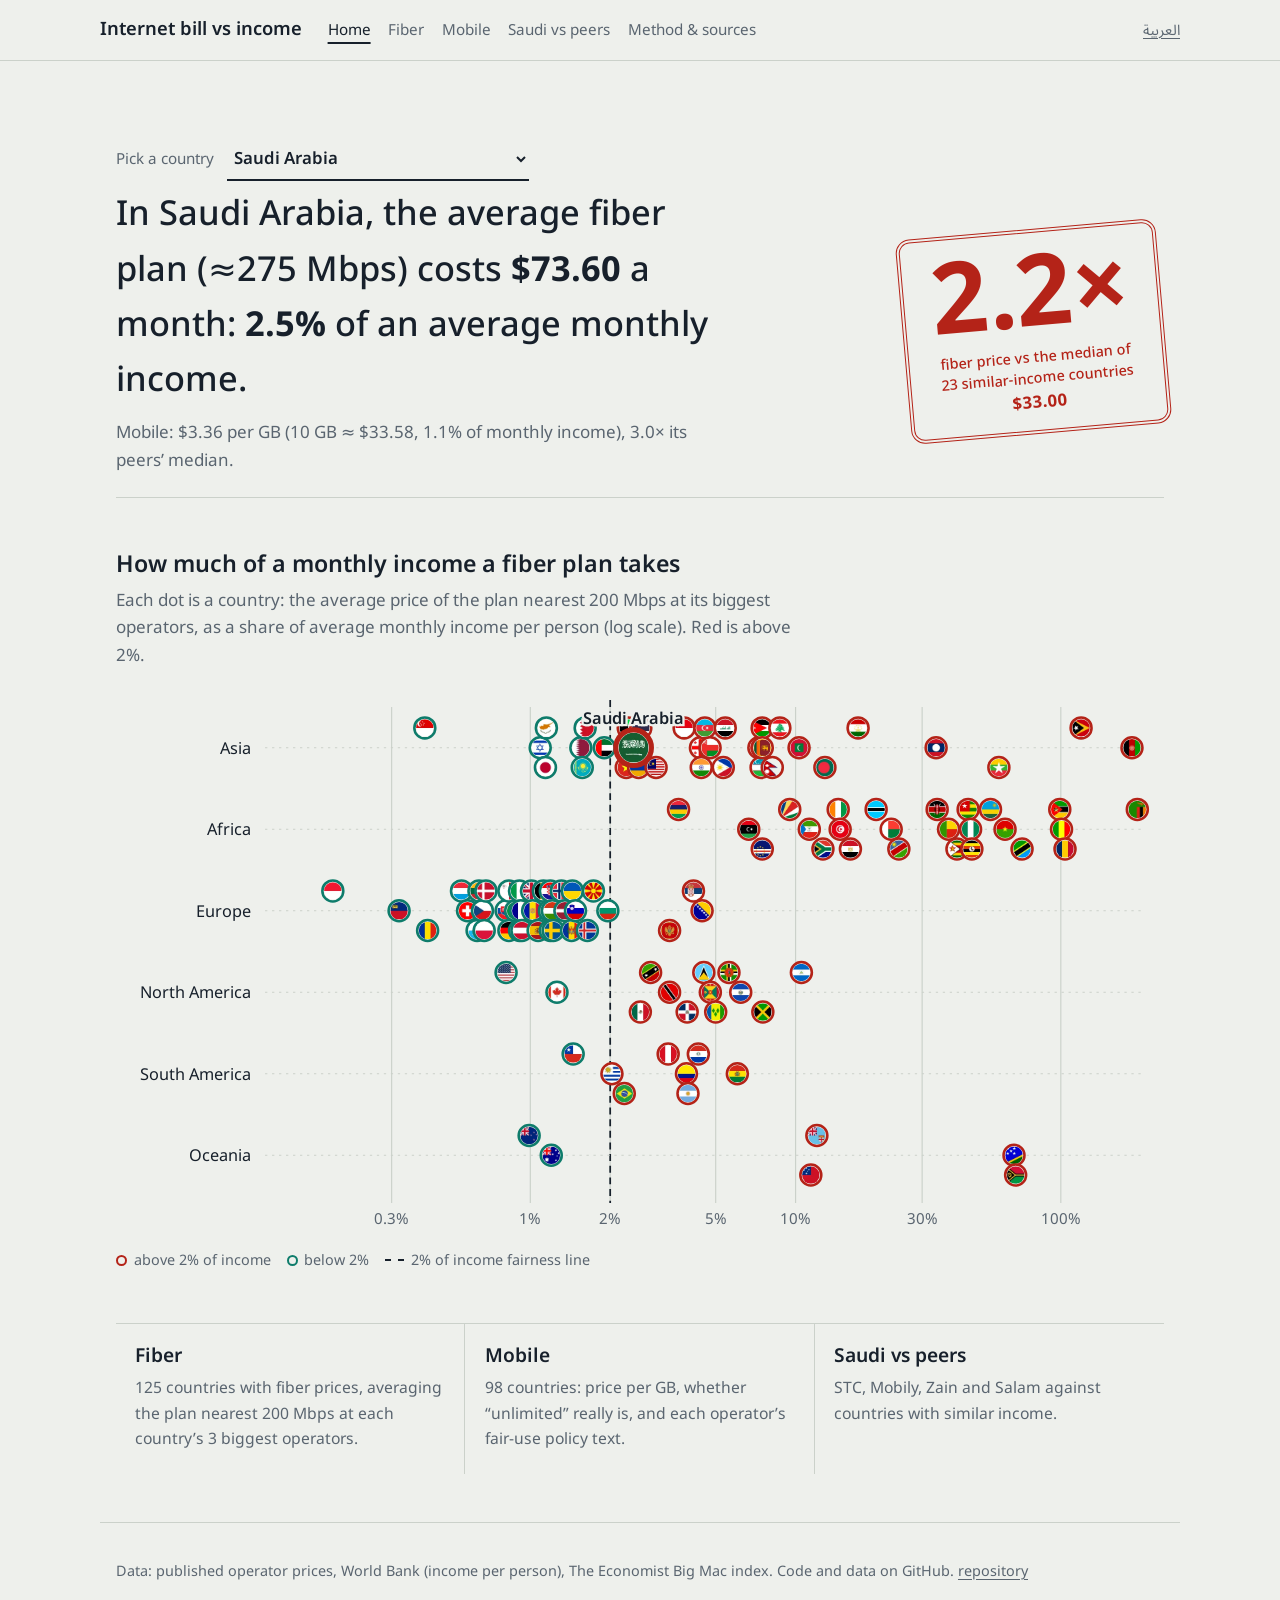
==== commit 986ac032: "Show only confirmed prices: pass-2 re-check of every unconfirmed row Haiku agents re-checked every r" ====
--- a/docs/en/index.html
+++ b/docs/en/index.html
@@ -19,16 +19,16 @@
 <section>
 <h2>How much of a monthly income a fiber plan takes</h2>
 <p class="note">Each dot is a country: the average price of the plan nearest 200 Mbps at its biggest operators, as a share of average monthly income per person (log scale). Red is above 2%.</p>
-<figure class="scroll"><svg class="chart strip" data-kind="f" viewBox="0 0 900 478" role="img" aria-label="How much of a monthly income a fiber plan takes"><defs><clipPath id="fc6" clipPathUnits="objectBoundingBox"><circle cx=".5" cy=".5" r=".5"/></clipPath></defs><line class="grid" x1="236.7" x2="236.7" y1="18" y2="444"/><text class="tick" x="236.7" y="462" text-anchor="middle">0.3%</text><line class="grid" x1="355.8" x2="355.8" y1="18" y2="444"/><text class="tick" x="355.8" y="462" text-anchor="middle">1%</text><line class="grid" x1="424.4" x2="424.4" y1="18" y2="444"/><text class="tick" x="424.4" y="462" text-anchor="middle">2%</text><line class="grid" x1="515.0" x2="515.0" y1="18" y2="444"/><text class="tick" x="515.0" y="462" text-anchor="middle">5%</text><line class="grid" x1="583.6" x2="583.6" y1="18" y2="444"/><text class="tick" x="583.6" y="462" text-anchor="middle">10%</text><line class="grid" x1="692.3" x2="692.3" y1="18" y2="444"/><text class="tick" x="692.3" y="462" text-anchor="middle">30%</text><line class="grid" x1="811.4" x2="811.4" y1="18" y2="444"/><text class="tick" x="811.4" y="462" text-anchor="middle">100%</text><line class="fair" x1="424.4" x2="424.4" y1="12" y2="444"/><line class="lane" x1="128" x2="880" y1="53.0" y2="53.0"/><text class="lab" x="116" y="58.0" text-anchor="end">Asia</text><g class="dot under" data-iso="SGP" data-x="270.0" data-y="36.0"><circle class="ring" cx="270.0" cy="36.0" r="9"/><image href="../assets/flags/sg.webp" x="262.5" y="28.5" width="15" height="15" clip-path="url(#fc6)" preserveAspectRatio="xMidYMid slice"/></g><g class="dot under" data-iso="CHN" data-x="283.2" data-y="53.0"><circle class="ring" cx="283.2" cy="53.0" r="9"/><image href="../assets/flags/cn.webp" x="275.7" y="45.5" width="15" height="15" clip-path="url(#fc6)" preserveAspectRatio="xMidYMid slice"/></g><g class="dot under" data-iso="KOR" data-x="293.0" data-y="70.0"><circle class="ring" cx="293.0" cy="70.0" r="9"/><image href="../assets/flags/kr.webp" x="285.5" y="62.5" width="15" height="15" clip-path="url(#fc6)" preserveAspectRatio="xMidYMid slice"/></g><g class="dot under" data-iso="ISR" data-x="300.2" data-y="36.0"><circle class="ring" cx="300.2" cy="36.0" r="9"/><image href="../assets/flags/il.webp" x="292.7" y="28.5" width="15" height="15" clip-path="url(#fc6)" preserveAspectRatio="xMidYMid slice"/></g><g class="dot under" data-iso="JPN" data-x="364.3" data-y="53.0"><circle class="ring" cx="364.3" cy="53.0" r="9"/><image href="../assets/flags/jp.webp" x="356.8" y="45.5" width="15" height="15" clip-path="url(#fc6)" preserveAspectRatio="xMidYMid slice"/></g><g class="dot under" data-iso="CYP" data-x="366.1" data-y="70.0"><circle class="ring" cx="366.1" cy="70.0" r="9"/><image href="../assets/flags/cy.webp" x="358.6" y="62.5" width="15" height="15" clip-path="url(#fc6)" preserveAspectRatio="xMidYMid slice"/></g><g class="dot under" data-iso="KWT" data-x="377.1" data-y="36.0"><circle class="ring" cx="377.1" cy="36.0" r="9"/><image href="../assets/flags/kw.webp" x="369.6" y="28.5" width="15" height="15" clip-path="url(#fc6)" preserveAspectRatio="xMidYMid slice"/></g><g class="dot under" data-iso="QAT" data-x="381.8" data-y="53.0"><circle class="ring" cx="381.8" cy="53.0" r="9"/><image href="../assets/flags/qa.webp" x="374.3" y="45.5" width="15" height="15" clip-path="url(#fc6)" preserveAspectRatio="xMidYMid slice"/></g><g class="dot under" data-iso="TUR" data-x="389.8" data-y="70.0"><circle class="ring" cx="389.8" cy="70.0" r="9"/><image href="../assets/flags/tr.webp" x="382.3" y="62.5" width="15" height="15" clip-path="url(#fc6)" preserveAspectRatio="xMidYMid slice"/></g><g class="dot under" data-iso="KAZ" data-x="410.0" data-y="36.0"><circle class="ring" cx="410.0" cy="36.0" r="9"/><image href="../assets/flags/kz.webp" x="402.5" y="28.5" width="15" height="15" clip-path="url(#fc6)" preserveAspectRatio="xMidYMid slice"/></g><g class="dot under" data-iso="BRN" data-x="417.2" data-y="53.0"><circle class="ring" cx="417.2" cy="53.0" r="9"/><image href="../assets/flags/bn.webp" x="409.7" y="45.5" width="15" height="15" clip-path="url(#fc6)" preserveAspectRatio="xMidYMid slice"/></g><g class="dot under" data-iso="ARE" data-x="419.3" data-y="70.0"><circle class="ring" cx="419.3" cy="70.0" r="9"/><image href="../assets/flags/ae.webp" x="411.8" y="62.5" width="15" height="15" clip-path="url(#fc6)" preserveAspectRatio="xMidYMid slice"/></g><g class="dot over" data-iso="VNM" data-x="438.2" data-y="36.0"><circle class="ring" cx="438.2" cy="36.0" r="9"/><image href="../assets/flags/vn.webp" x="430.7" y="28.5" width="15" height="15" clip-path="url(#fc6)" preserveAspectRatio="xMidYMid slice"/></g><g class="dot over" data-iso="ARM" data-x="441.6" data-y="53.0"><circle class="ring" cx="441.6" cy="53.0" r="9"/><image href="../assets/flags/am.webp" x="434.1" y="45.5" width="15" height="15" clip-path="url(#fc6)" preserveAspectRatio="xMidYMid slice"/></g><g class="dot over" data-iso="BTN" data-x="444.1" data-y="70.0"><circle class="ring" cx="444.1" cy="70.0" r="9"/><image href="../assets/flags/bt.webp" x="436.6" y="62.5" width="15" height="15" clip-path="url(#fc6)" preserveAspectRatio="xMidYMid slice"/></g><g class="dot over" data-iso="SAU" data-x="444.5" data-y="36.0"><circle class="ring" cx="444.5" cy="36.0" r="9"/><image href="../assets/flags/sa.webp" x="437.0" y="28.5" width="15" height="15" clip-path="url(#fc6)" preserveAspectRatio="xMidYMid slice"/></g><g class="dot over" data-iso="THA" data-x="452.2" data-y="53.0"><circle class="ring" cx="452.2" cy="53.0" r="9"/><image href="../assets/flags/th.webp" x="444.7" y="45.5" width="15" height="15" clip-path="url(#fc6)" preserveAspectRatio="xMidYMid slice"/></g><g class="dot over" data-iso="BHR" data-x="459.4" data-y="70.0"><circle class="ring" cx="459.4" cy="70.0" r="9"/><image href="../assets/flags/bh.webp" x="451.9" y="62.5" width="15" height="15" clip-path="url(#fc6)" preserveAspectRatio="xMidYMid slice"/></g><g class="dot over" data-iso="AZE" data-x="461.5" data-y="36.0"><circle class="ring" cx="461.5" cy="36.0" r="9"/><image href="../assets/flags/az.webp" x="454.0" y="28.5" width="15" height="15" clip-path="url(#fc6)" preserveAspectRatio="xMidYMid slice"/></g><g class="dot over" data-iso="MYS" data-x="463.2" data-y="53.0"><circle class="ring" cx="463.2" cy="53.0" r="9"/><image href="../assets/flags/my.webp" x="455.7" y="45.5" width="15" height="15" clip-path="url(#fc6)" preserveAspectRatio="xMidYMid slice"/></g><g class="dot over" data-iso="MNG" data-x="492.2" data-y="70.0"><circle class="ring" cx="492.2" cy="70.0" r="9"/><image href="../assets/flags/mn.webp" x="484.7" y="62.5" width="15" height="15" clip-path="url(#fc6)" preserveAspectRatio="xMidYMid slice"/></g><g class="dot over" data-iso="GEO" data-x="493.2" data-y="36.0"><circle class="ring" cx="493.2" cy="36.0" r="9"/><image href="../assets/flags/ge.webp" x="485.7" y="28.5" width="15" height="15" clip-path="url(#fc6)" preserveAspectRatio="xMidYMid slice"/></g><g class="dot over" data-iso="OMN" data-x="510.2" data-y="53.0"><circle class="ring" cx="510.2" cy="53.0" r="9"/><image href="../assets/flags/om.webp" x="502.7" y="45.5" width="15" height="15" clip-path="url(#fc6)" preserveAspectRatio="xMidYMid slice"/></g><g class="dot over" data-iso="IND" data-x="512.4" data-y="70.0"><circle class="ring" cx="512.4" cy="70.0" r="9"/><image href="../assets/flags/in.webp" x="504.9" y="62.5" width="15" height="15" clip-path="url(#fc6)" preserveAspectRatio="xMidYMid slice"/></g><g class="dot over" data-iso="IDN" data-x="514.0" data-y="36.0"><circle class="ring" cx="514.0" cy="36.0" r="9"/><image href="../assets/flags/id.webp" x="506.5" y="28.5" width="15" height="15" clip-path="url(#fc6)" preserveAspectRatio="xMidYMid slice"/></g><g class="dot over" data-iso="PHL" data-x="533.4" data-y="53.0"><circle class="ring" cx="533.4" cy="53.0" r="9"/><image href="../assets/flags/ph.webp" x="525.9" y="45.5" width="15" height="15" clip-path="url(#fc6)" preserveAspectRatio="xMidYMid slice"/></g><g class="dot over" data-iso="IRQ" data-x="538.4" data-y="70.0"><circle class="ring" cx="538.4" cy="70.0" r="9"/><image href="../assets/flags/iq.webp" x="530.9" y="62.5" width="15" height="15" clip-path="url(#fc6)" preserveAspectRatio="xMidYMid slice"/></g><g class="dot over" data-iso="UZB" data-x="548.8" data-y="36.0"><circle class="ring" cx="548.8" cy="36.0" r="9"/><image href="../assets/flags/uz.webp" x="541.3" y="28.5" width="15" height="15" clip-path="url(#fc6)" preserveAspectRatio="xMidYMid slice"/></g><g class="dot over" data-iso="KGZ" data-x="552.1" data-y="53.0"><circle class="ring" cx="552.1" cy="53.0" r="9"/><image href="../assets/flags/kg.webp" x="544.6" y="45.5" width="15" height="15" clip-path="url(#fc6)" preserveAspectRatio="xMidYMid slice"/></g><g class="dot over" data-iso="JOR" data-x="554.9" data-y="70.0"><circle class="ring" cx="554.9" cy="70.0" r="9"/><image href="../assets/flags/jo.webp" x="547.4" y="62.5" width="15" height="15" clip-path="url(#fc6)" preserveAspectRatio="xMidYMid slice"/></g><g class="dot over" data-iso="LKA" data-x="555.0" data-y="36.0"><circle class="ring" cx="555.0" cy="36.0" r="9"/><image href="../assets/flags/lk.webp" x="547.5" y="28.5" width="15" height="15" clip-path="url(#fc6)" preserveAspectRatio="xMidYMid slice"/></g><g class="dot over" data-iso="MDV" data-x="555.3" data-y="53.0"><circle class="ring" cx="555.3" cy="53.0" r="9"/><image href="../assets/flags/mv.webp" x="547.8" y="45.5" width="15" height="15" clip-path="url(#fc6)" preserveAspectRatio="xMidYMid slice"/></g><g class="dot over" data-iso="LBN" data-x="563.6" data-y="70.0"><circle class="ring" cx="563.6" cy="70.0" r="9"/><image href="../assets/flags/lb.webp" x="556.1" y="62.5" width="15" height="15" clip-path="url(#fc6)" preserveAspectRatio="xMidYMid slice"/></g><g class="dot over" data-iso="NPL" data-x="584.9" data-y="36.0"><circle class="ring" cx="584.9" cy="36.0" r="9"/><image href="../assets/flags/np.webp" x="577.4" y="28.5" width="15" height="15" clip-path="url(#fc6)" preserveAspectRatio="xMidYMid slice"/></g><g class="dot over" data-iso="BGD" data-x="588.6" data-y="53.0"><circle class="ring" cx="588.6" cy="53.0" r="9"/><image href="../assets/flags/bd.webp" x="581.1" y="45.5" width="15" height="15" clip-path="url(#fc6)" preserveAspectRatio="xMidYMid slice"/></g><g class="dot over" data-iso="TJK" data-x="599.7" data-y="70.0"><circle class="ring" cx="599.7" cy="70.0" r="9"/><image href="../assets/flags/tj.webp" x="592.2" y="62.5" width="15" height="15" clip-path="url(#fc6)" preserveAspectRatio="xMidYMid slice"/></g><g class="dot over" data-iso="PSE" data-x="621.6" data-y="36.0"><circle class="ring" cx="621.6" cy="36.0" r="9"/><image href="../assets/flags/ps.webp" x="614.1" y="28.5" width="15" height="15" clip-path="url(#fc6)" preserveAspectRatio="xMidYMid slice"/></g><g class="dot over" data-iso="TKM" data-x="624.6" data-y="53.0"><circle class="ring" cx="624.6" cy="53.0" r="9"/><image href="../assets/flags/tm.webp" x="617.1" y="45.5" width="15" height="15" clip-path="url(#fc6)" preserveAspectRatio="xMidYMid slice"/></g><g class="dot over" data-iso="KHM" data-x="631.0" data-y="70.0"><circle class="ring" cx="631.0" cy="70.0" r="9"/><image href="../assets/flags/kh.webp" x="623.5" y="62.5" width="15" height="15" clip-path="url(#fc6)" preserveAspectRatio="xMidYMid slice"/></g><g class="dot over" data-iso="PAK" data-x="672.1" data-y="36.0"><circle class="ring" cx="672.1" cy="36.0" r="9"/><image href="../assets/flags/pk.webp" x="664.6" y="28.5" width="15" height="15" clip-path="url(#fc6)" preserveAspectRatio="xMidYMid slice"/></g><g class="dot over" data-iso="LAO" data-x="704.3" data-y="53.0"><circle class="ring" cx="704.3" cy="53.0" r="9"/><image href="../assets/flags/la.webp" x="696.8" y="45.5" width="15" height="15" clip-path="url(#fc6)" preserveAspectRatio="xMidYMid slice"/></g><g class="dot over" data-iso="MMR" data-x="779.3" data-y="70.0"><circle class="ring" cx="779.3" cy="70.0" r="9"/><image href="../assets/flags/mm.webp" x="771.8" y="62.5" width="15" height="15" clip-path="url(#fc6)" preserveAspectRatio="xMidYMid slice"/></g><g class="dot over" data-iso="TLS" data-x="828.8" data-y="36.0"><circle class="ring" cx="828.8" cy="36.0" r="9"/><image href="../assets/flags/tl.webp" x="821.3" y="28.5" width="15" height="15" clip-path="url(#fc6)" preserveAspectRatio="xMidYMid slice"/></g><g class="dot over" data-iso="AFG" data-x="849.1" data-y="53.0"><circle class="ring" cx="849.1" cy="53.0" r="9"/><image href="../assets/flags/af.webp" x="841.6" y="45.5" width="15" height="15" clip-path="url(#fc6)" preserveAspectRatio="xMidYMid slice"/></g><line class="lane" x1="128" x2="880" y1="123.0" y2="123.0"/><text class="lab" x="116" y="128.0" text-anchor="end">Africa</text><g class="dot over" data-iso="MUS" data-x="483.1" data-y="106.0"><circle class="ring" cx="483.1" cy="106.0" r="9"/><image href="../assets/flags/mu.webp" x="475.6" y="98.5" width="15" height="15" clip-path="url(#fc6)" preserveAspectRatio="xMidYMid slice"/></g><g class="dot over" data-iso="LBY" data-x="543.4" data-y="123.0"><circle class="ring" cx="543.4" cy="123.0" r="9"/><image href="../assets/flags/ly.webp" x="535.9" y="115.5" width="15" height="15" clip-path="url(#fc6)" preserveAspectRatio="xMidYMid slice"/></g><g class="dot over" data-iso="SYC" data-x="554.4" data-y="140.0"><circle class="ring" cx="554.4" cy="140.0" r="9"/><image href="../assets/flags/sc.webp" x="546.9" y="132.5" width="15" height="15" clip-path="url(#fc6)" preserveAspectRatio="xMidYMid slice"/></g><g class="dot over" data-iso="TUN" data-x="587.9" data-y="106.0"><circle class="ring" cx="587.9" cy="106.0" r="9"/><image href="../assets/flags/tn.webp" x="580.4" y="98.5" width="15" height="15" clip-path="url(#fc6)" preserveAspectRatio="xMidYMid slice"/></g><g class="dot over" data-iso="GNQ" data-x="595.4" data-y="123.0"><circle class="ring" cx="595.4" cy="123.0" r="9"/><image href="../assets/flags/gq.webp" x="587.9" y="115.5" width="15" height="15" clip-path="url(#fc6)" preserveAspectRatio="xMidYMid slice"/></g><g class="dot over" data-iso="ZAF" data-x="596.1" data-y="140.0"><circle class="ring" cx="596.1" cy="140.0" r="9"/><image href="../assets/flags/za.webp" x="588.6" y="132.5" width="15" height="15" clip-path="url(#fc6)" preserveAspectRatio="xMidYMid slice"/></g><g class="dot over" data-iso="DZA" data-x="601.2" data-y="106.0"><circle class="ring" cx="601.2" cy="106.0" r="9"/><image href="../assets/flags/dz.webp" x="593.7" y="98.5" width="15" height="15" clip-path="url(#fc6)" preserveAspectRatio="xMidYMid slice"/></g><g class="dot over" data-iso="MAR" data-x="608.6" data-y="123.0"><circle class="ring" cx="608.6" cy="123.0" r="9"/><image href="../assets/flags/ma.webp" x="601.1" y="115.5" width="15" height="15" clip-path="url(#fc6)" preserveAspectRatio="xMidYMid slice"/></g><g class="dot over" data-iso="CPV" data-x="620.4" data-y="140.0"><circle class="ring" cx="620.4" cy="140.0" r="9"/><image href="../assets/flags/cv.webp" x="612.9" y="132.5" width="15" height="15" clip-path="url(#fc6)" preserveAspectRatio="xMidYMid slice"/></g><g class="dot over" data-iso="EGY" data-x="630.7" data-y="106.0"><circle class="ring" cx="630.7" cy="106.0" r="9"/><image href="../assets/flags/eg.webp" x="623.2" y="98.5" width="15" height="15" clip-path="url(#fc6)" preserveAspectRatio="xMidYMid slice"/></g><g class="dot over" data-iso="BWA" data-x="652.8" data-y="123.0"><circle class="ring" cx="652.8" cy="123.0" r="9"/><image href="../assets/flags/bw.webp" x="645.3" y="115.5" width="15" height="15" clip-path="url(#fc6)" preserveAspectRatio="xMidYMid slice"/></g><g class="dot over" data-iso="NAM" data-x="658.1" data-y="140.0"><circle class="ring" cx="658.1" cy="140.0" r="9"/><image href="../assets/flags/na.webp" x="650.6" y="132.5" width="15" height="15" clip-path="url(#fc6)" preserveAspectRatio="xMidYMid slice"/></g><g class="dot over" data-iso="MDG" data-x="665.7" data-y="106.0"><circle class="ring" cx="665.7" cy="106.0" r="9"/><image href="../assets/flags/mg.webp" x="658.2" y="98.5" width="15" height="15" clip-path="url(#fc6)" preserveAspectRatio="xMidYMid slice"/></g><g class="dot over" data-iso="GHA" data-x="668.6" data-y="123.0"><circle class="ring" cx="668.6" cy="123.0" r="9"/><image href="../assets/flags/gh.webp" x="661.1" y="115.5" width="15" height="15" clip-path="url(#fc6)" preserveAspectRatio="xMidYMid slice"/></g><g class="dot over" data-iso="RWA" data-x="686.2" data-y="140.0"><circle class="ring" cx="686.2" cy="140.0" r="9"/><image href="../assets/flags/rw.webp" x="678.7" y="132.5" width="15" height="15" clip-path="url(#fc6)" preserveAspectRatio="xMidYMid slice"/></g><g class="dot over" data-iso="ZWE" data-x="693.8" data-y="106.0"><circle class="ring" cx="693.8" cy="106.0" r="9"/><image href="../assets/flags/zw.webp" x="686.3" y="98.5" width="15" height="15" clip-path="url(#fc6)" preserveAspectRatio="xMidYMid slice"/></g><g class="dot over" data-iso="BEN" data-x="705.9" data-y="123.0"><circle class="ring" cx="705.9" cy="123.0" r="9"/><image href="../assets/flags/bj.webp" x="698.4" y="115.5" width="15" height="15" clip-path="url(#fc6)" preserveAspectRatio="xMidYMid slice"/></g><g class="dot over" data-iso="ETH" data-x="723.4" data-y="140.0"><circle class="ring" cx="723.4" cy="140.0" r="9"/><image href="../assets/flags/et.webp" x="715.9" y="132.5" width="15" height="15" clip-path="url(#fc6)" preserveAspectRatio="xMidYMid slice"/></g><g class="dot over" data-iso="KEN" data-x="729.5" data-y="106.0"><circle class="ring" cx="729.5" cy="106.0" r="9"/><image href="../assets/flags/ke.webp" x="722.0" y="98.5" width="15" height="15" clip-path="url(#fc6)" preserveAspectRatio="xMidYMid slice"/></g><g class="dot over" data-iso="SEN" data-x="731.1" data-y="123.0"><circle class="ring" cx="731.1" cy="123.0" r="9"/><image href="../assets/flags/sn.webp" x="723.6" y="115.5" width="15" height="15" clip-path="url(#fc6)" preserveAspectRatio="xMidYMid slice"/></g><g class="dot over" data-iso="TGO" data-x="731.8" data-y="140.0"><circle class="ring" cx="731.8" cy="140.0" r="9"/><image href="../assets/flags/tg.webp" x="724.3" y="132.5" width="15" height="15" clip-path="url(#fc6)" preserveAspectRatio="xMidYMid slice"/></g><g class="dot over" data-iso="GIN" data-x="745.3" data-y="106.0"><circle class="ring" cx="745.3" cy="106.0" r="9"/><image href="../assets/flags/gn.webp" x="737.8" y="98.5" width="15" height="15" clip-path="url(#fc6)" preserveAspectRatio="xMidYMid slice"/></g><g class="dot over" data-iso="LSO" data-x="752.8" data-y="123.0"><circle class="ring" cx="752.8" cy="123.0" r="9"/><image href="../assets/flags/ls.webp" x="745.3" y="115.5" width="15" height="15" clip-path="url(#fc6)" preserveAspectRatio="xMidYMid slice"/></g><g class="dot over" data-iso="NGA" data-x="755.8" data-y="140.0"><circle class="ring" cx="755.8" cy="140.0" r="9"/><image href="../assets/flags/ng.webp" x="748.3" y="132.5" width="15" height="15" clip-path="url(#fc6)" preserveAspectRatio="xMidYMid slice"/></g><g class="dot over" data-iso="BFA" data-x="765.4" data-y="106.0"><circle class="ring" cx="765.4" cy="106.0" r="9"/><image href="../assets/flags/bf.webp" x="757.9" y="98.5" width="15" height="15" clip-path="url(#fc6)" preserveAspectRatio="xMidYMid slice"/></g><g class="dot over" data-iso="TZA" data-x="768.4" data-y="123.0"><circle class="ring" cx="768.4" cy="123.0" r="9"/><image href="../assets/flags/tz.webp" x="760.9" y="115.5" width="15" height="15" clip-path="url(#fc6)" preserveAspectRatio="xMidYMid slice"/></g><g class="dot over" data-iso="MRT" data-x="772.3" data-y="140.0"><circle class="ring" cx="772.3" cy="140.0" r="9"/><image href="../assets/flags/mr.webp" x="764.8" y="132.5" width="15" height="15" clip-path="url(#fc6)" preserveAspectRatio="xMidYMid slice"/></g><g class="dot over" data-iso="UGA" data-x="784.5" data-y="106.0"><circle class="ring" cx="784.5" cy="106.0" r="9"/><image href="../assets/flags/ug.webp" x="777.0" y="98.5" width="15" height="15" clip-path="url(#fc6)" preserveAspectRatio="xMidYMid slice"/></g><g class="dot over" data-iso="MLI" data-x="810.2" data-y="123.0"><circle class="ring" cx="810.2" cy="123.0" r="9"/><image href="../assets/flags/ml.webp" x="802.7" y="115.5" width="15" height="15" clip-path="url(#fc6)" preserveAspectRatio="xMidYMid slice"/></g><g class="dot over" data-iso="MOZ" data-x="810.4" data-y="140.0"><circle class="ring" cx="810.4" cy="140.0" r="9"/><image href="../assets/flags/mz.webp" x="802.9" y="132.5" width="15" height="15" clip-path="url(#fc6)" preserveAspectRatio="xMidYMid slice"/></g><g class="dot over" data-iso="ZMB" data-x="877.1" data-y="106.0"><circle class="ring" cx="877.1" cy="106.0" r="9"/><image href="../assets/flags/zm.webp" x="869.6" y="98.5" width="15" height="15" clip-path="url(#fc6)" preserveAspectRatio="xMidYMid slice"/></g><line class="lane" x1="128" x2="880" y1="193.0" y2="193.0"/><text class="lab" x="116" y="198.0" text-anchor="end">Europe</text><g class="dot under" data-iso="MCO" data-x="191.5" data-y="176.0"><circle class="ring" cx="191.5" cy="176.0" r="9"/><image href="../assets/flags/mc.webp" x="184.0" y="168.5" width="15" height="15" clip-path="url(#fc6)" preserveAspectRatio="xMidYMid slice"/></g><g class="dot under" data-iso="LIE" data-x="251.9" data-y="193.0"><circle class="ring" cx="251.9" cy="193.0" r="9"/><image href="../assets/flags/li.webp" x="244.4" y="185.5" width="15" height="15" clip-path="url(#fc6)" preserveAspectRatio="xMidYMid slice"/></g><g class="dot under" data-iso="RUS" data-x="285.2" data-y="210.0"><circle class="ring" cx="285.2" cy="210.0" r="9"/><image href="../assets/flags/ru.webp" x="277.7" y="202.5" width="15" height="15" clip-path="url(#fc6)" preserveAspectRatio="xMidYMid slice"/></g><g class="dot under" data-iso="SMR" data-x="311.7" data-y="176.0"><circle class="ring" cx="311.7" cy="176.0" r="9"/><image href="../assets/flags/sm.webp" x="304.2" y="168.5" width="15" height="15" clip-path="url(#fc6)" preserveAspectRatio="xMidYMid slice"/></g><g class="dot under" data-iso="CHE" data-x="314.7" data-y="193.0"><circle class="ring" cx="314.7" cy="193.0" r="9"/><image href="../assets/flags/ch.webp" x="307.2" y="185.5" width="15" height="15" clip-path="url(#fc6)" preserveAspectRatio="xMidYMid slice"/></g><g class="dot under" data-iso="LTU" data-x="316.2" data-y="210.0"><circle class="ring" cx="316.2" cy="210.0" r="9"/><image href="../assets/flags/lt.webp" x="308.7" y="202.5" width="15" height="15" clip-path="url(#fc6)" preserveAspectRatio="xMidYMid slice"/></g><g class="dot under" data-iso="POL" data-x="319.1" data-y="176.0"><circle class="ring" cx="319.1" cy="176.0" r="9"/><image href="../assets/flags/pl.webp" x="311.6" y="168.5" width="15" height="15" clip-path="url(#fc6)" preserveAspectRatio="xMidYMid slice"/></g><g class="dot under" data-iso="DNK" data-x="319.1" data-y="193.0"><circle class="ring" cx="319.1" cy="193.0" r="9"/><image href="../assets/flags/dk.webp" x="311.6" y="185.5" width="15" height="15" clip-path="url(#fc6)" preserveAspectRatio="xMidYMid slice"/></g><g class="dot under" data-iso="ROU" data-x="320.5" data-y="210.0"><circle class="ring" cx="320.5" cy="210.0" r="9"/><image href="../assets/flags/ro.webp" x="313.0" y="202.5" width="15" height="15" clip-path="url(#fc6)" preserveAspectRatio="xMidYMid slice"/></g><g class="dot under" data-iso="CZE" data-x="323.3" data-y="176.0"><circle class="ring" cx="323.3" cy="176.0" r="9"/><image href="../assets/flags/cz.webp" x="315.8" y="168.5" width="15" height="15" clip-path="url(#fc6)" preserveAspectRatio="xMidYMid slice"/></g><g class="dot under" data-iso="LUX" data-x="323.3" data-y="193.0"><circle class="ring" cx="323.3" cy="193.0" r="9"/><image href="../assets/flags/lu.webp" x="315.8" y="185.5" width="15" height="15" clip-path="url(#fc6)" preserveAspectRatio="xMidYMid slice"/></g><g class="dot under" data-iso="VAT" data-x="326.0" data-y="210.0"><circle class="ring" cx="326.0" cy="210.0" r="9"/><image href="../assets/flags/va.webp" x="318.5" y="202.5" width="15" height="15" clip-path="url(#fc6)" preserveAspectRatio="xMidYMid slice"/></g><g class="dot under" data-iso="SWE" data-x="328.7" data-y="176.0"><circle class="ring" cx="328.7" cy="176.0" r="9"/><image href="../assets/flags/se.webp" x="321.2" y="168.5" width="15" height="15" clip-path="url(#fc6)" preserveAspectRatio="xMidYMid slice"/></g><g class="dot under" data-iso="HUN" data-x="337.4" data-y="193.0"><circle class="ring" cx="337.4" cy="193.0" r="9"/><image href="../assets/flags/hu.webp" x="329.9" y="185.5" width="15" height="15" clip-path="url(#fc6)" preserveAspectRatio="xMidYMid slice"/></g><g class="dot under" data-iso="FIN" data-x="338.6" data-y="210.0"><circle class="ring" cx="338.6" cy="210.0" r="9"/><image href="../assets/flags/fi.webp" x="331.1" y="202.5" width="15" height="15" clip-path="url(#fc6)" preserveAspectRatio="xMidYMid slice"/></g><g class="dot under" data-iso="MLT" data-x="340.9" data-y="176.0"><circle class="ring" cx="340.9" cy="176.0" r="9"/><image href="../assets/flags/mt.webp" x="333.4" y="168.5" width="15" height="15" clip-path="url(#fc6)" preserveAspectRatio="xMidYMid slice"/></g><g class="dot under" data-iso="NLD" data-x="345.4" data-y="193.0"><circle class="ring" cx="345.4" cy="193.0" r="9"/><image href="../assets/flags/nl.webp" x="337.9" y="185.5" width="15" height="15" clip-path="url(#fc6)" preserveAspectRatio="xMidYMid slice"/></g><g class="dot under" data-iso="IRL" data-x="346.5" data-y="210.0"><circle class="ring" cx="346.5" cy="210.0" r="9"/><image href="../assets/flags/ie.webp" x="339.0" y="202.5" width="15" height="15" clip-path="url(#fc6)" preserveAspectRatio="xMidYMid slice"/></g><g class="dot under" data-iso="ITA" data-x="347.6" data-y="176.0"><circle class="ring" cx="347.6" cy="176.0" r="9"/><image href="../assets/flags/it.webp" x="340.1" y="168.5" width="15" height="15" clip-path="url(#fc6)" preserveAspectRatio="xMidYMid slice"/></g><g class="dot under" data-iso="DEU" data-x="348.6" data-y="193.0"><circle class="ring" cx="348.6" cy="193.0" r="9"/><image href="../assets/flags/de.webp" x="341.1" y="185.5" width="15" height="15" clip-path="url(#fc6)" preserveAspectRatio="xMidYMid slice"/></g><g class="dot under" data-iso="SVK" data-x="349.7" data-y="210.0"><circle class="ring" cx="349.7" cy="210.0" r="9"/><image href="../assets/flags/sk.webp" x="342.2" y="202.5" width="15" height="15" clip-path="url(#fc6)" preserveAspectRatio="xMidYMid slice"/></g><g class="dot under" data-iso="AUT" data-x="350.7" data-y="176.0"><circle class="ring" cx="350.7" cy="176.0" r="9"/><image href="../assets/flags/at.webp" x="343.2" y="168.5" width="15" height="15" clip-path="url(#fc6)" preserveAspectRatio="xMidYMid slice"/></g><g class="dot under" data-iso="EST" data-x="351.8" data-y="193.0"><circle class="ring" cx="351.8" cy="193.0" r="9"/><image href="../assets/flags/ee.webp" x="344.3" y="185.5" width="15" height="15" clip-path="url(#fc6)" preserveAspectRatio="xMidYMid slice"/></g><g class="dot under" data-iso="GBR" data-x="352.8" data-y="210.0"><circle class="ring" cx="352.8" cy="210.0" r="9"/><image href="../assets/flags/gb.webp" x="345.3" y="202.5" width="15" height="15" clip-path="url(#fc6)" preserveAspectRatio="xMidYMid slice"/></g><g class="dot under" data-iso="LVA" data-x="352.8" data-y="176.0"><circle class="ring" cx="352.8" cy="176.0" r="9"/><image href="../assets/flags/lv.webp" x="345.3" y="168.5" width="15" height="15" clip-path="url(#fc6)" preserveAspectRatio="xMidYMid slice"/></g><g class="dot under" data-iso="AND" data-x="353.8" data-y="193.0"><circle class="ring" cx="353.8" cy="193.0" r="9"/><image href="../assets/flags/ad.webp" x="346.3" y="185.5" width="15" height="15" clip-path="url(#fc6)" preserveAspectRatio="xMidYMid slice"/></g><g class="dot under" data-iso="NOR" data-x="359.7" data-y="210.0"><circle class="ring" cx="359.7" cy="210.0" r="9"/><image href="../assets/flags/no.webp" x="352.2" y="202.5" width="15" height="15" clip-path="url(#fc6)" preserveAspectRatio="xMidYMid slice"/></g><g class="dot under" data-iso="ESP" data-x="363.4" data-y="176.0"><circle class="ring" cx="363.4" cy="176.0" r="9"/><image href="../assets/flags/es.webp" x="355.9" y="168.5" width="15" height="15" clip-path="url(#fc6)" preserveAspectRatio="xMidYMid slice"/></g><g class="dot under" data-iso="FRA" data-x="366.1" data-y="193.0"><circle class="ring" cx="366.1" cy="193.0" r="9"/><image href="../assets/flags/fr.webp" x="358.6" y="185.5" width="15" height="15" clip-path="url(#fc6)" preserveAspectRatio="xMidYMid slice"/></g><g class="dot under" data-iso="BEL" data-x="372.2" data-y="210.0"><circle class="ring" cx="372.2" cy="210.0" r="9"/><image href="../assets/flags/be.webp" x="364.7" y="202.5" width="15" height="15" clip-path="url(#fc6)" preserveAspectRatio="xMidYMid slice"/></g><g class="dot under" data-iso="UKR" data-x="377.1" data-y="176.0"><circle class="ring" cx="377.1" cy="176.0" r="9"/><image href="../assets/flags/ua.webp" x="369.6" y="168.5" width="15" height="15" clip-path="url(#fc6)" preserveAspectRatio="xMidYMid slice"/></g><g class="dot under" data-iso="BLR" data-x="379.5" data-y="193.0"><circle class="ring" cx="379.5" cy="193.0" r="9"/><image href="../assets/flags/by.webp" x="372.0" y="185.5" width="15" height="15" clip-path="url(#fc6)" preserveAspectRatio="xMidYMid slice"/></g><g class="dot under" data-iso="PRT" data-x="381.8" data-y="210.0"><circle class="ring" cx="381.8" cy="210.0" r="9"/><image href="../assets/flags/pt.webp" x="374.3" y="202.5" width="15" height="15" clip-path="url(#fc6)" preserveAspectRatio="xMidYMid slice"/></g><g class="dot under" data-iso="GRC" data-x="393.9" data-y="176.0"><circle class="ring" cx="393.9" cy="176.0" r="9"/><image href="../assets/flags/gr.webp" x="386.4" y="168.5" width="15" height="15" clip-path="url(#fc6)" preserveAspectRatio="xMidYMid slice"/></g><g class="dot under" data-iso="MDA" data-x="393.9" data-y="193.0"><circle class="ring" cx="393.9" cy="193.0" r="9"/><image href="../assets/flags/md.webp" x="386.4" y="185.5" width="15" height="15" clip-path="url(#fc6)" preserveAspectRatio="xMidYMid slice"/></g><g class="dot under" data-iso="SVN" data-x="396.6" data-y="210.0"><circle class="ring" cx="396.6" cy="210.0" r="9"/><image href="../assets/flags/si.webp" x="389.1" y="202.5" width="15" height="15" clip-path="url(#fc6)" preserveAspectRatio="xMidYMid slice"/></g><g class="dot under" data-iso="HRV" data-x="397.2" data-y="176.0"><circle class="ring" cx="397.2" cy="176.0" r="9"/><image href="../assets/flags/hr.webp" x="389.7" y="168.5" width="15" height="15" clip-path="url(#fc6)" preserveAspectRatio="xMidYMid slice"/></g><g class="dot under" data-iso="BGR" data-x="397.9" data-y="193.0"><circle class="ring" cx="397.9" cy="193.0" r="9"/><image href="../assets/flags/bg.webp" x="390.4" y="185.5" width="15" height="15" clip-path="url(#fc6)" preserveAspectRatio="xMidYMid slice"/></g><g class="dot under" data-iso="ISL" data-x="404.8" data-y="210.0"><circle class="ring" cx="404.8" cy="210.0" r="9"/><image href="../assets/flags/is.webp" x="397.3" y="202.5" width="15" height="15" clip-path="url(#fc6)" preserveAspectRatio="xMidYMid slice"/></g><g class="dot over" data-iso="ALB" data-x="430.6" data-y="176.0"><circle class="ring" cx="430.6" cy="176.0" r="9"/><image href="../assets/flags/al.webp" x="423.1" y="168.5" width="15" height="15" clip-path="url(#fc6)" preserveAspectRatio="xMidYMid slice"/></g><g class="dot over" data-iso="MKD" data-x="435.2" data-y="193.0"><circle class="ring" cx="435.2" cy="193.0" r="9"/><image href="../assets/flags/mk.webp" x="427.7" y="185.5" width="15" height="15" clip-path="url(#fc6)" preserveAspectRatio="xMidYMid slice"/></g><g class="dot over" data-iso="MNE" data-x="467.1" data-y="210.0"><circle class="ring" cx="467.1" cy="210.0" r="9"/><image href="../assets/flags/me.webp" x="459.6" y="202.5" width="15" height="15" clip-path="url(#fc6)" preserveAspectRatio="xMidYMid slice"/></g><g class="dot over" data-iso="SRB" data-x="481.4" data-y="176.0"><circle class="ring" cx="481.4" cy="176.0" r="9"/><image href="../assets/flags/rs.webp" x="473.9" y="168.5" width="15" height="15" clip-path="url(#fc6)" preserveAspectRatio="xMidYMid slice"/></g><g class="dot over" data-iso="BIH" data-x="515.6" data-y="193.0"><circle class="ring" cx="515.6" cy="193.0" r="9"/><image href="../assets/flags/ba.webp" x="508.1" y="185.5" width="15" height="15" clip-path="url(#fc6)" preserveAspectRatio="xMidYMid slice"/></g><line class="lane" x1="128" x2="880" y1="263.0" y2="263.0"/><text class="lab" x="116" y="268.0" text-anchor="end">North America</text><g class="dot under" data-iso="USA" data-x="291.1" data-y="246.0"><circle class="ring" cx="291.1" cy="246.0" r="9"/><image href="../assets/flags/us.webp" x="283.6" y="238.5" width="15" height="15" clip-path="url(#fc6)" preserveAspectRatio="xMidYMid slice"/></g><g class="dot under" data-iso="CAN" data-x="363.4" data-y="263.0"><circle class="ring" cx="363.4" cy="263.0" r="9"/><image href="../assets/flags/ca.webp" x="355.9" y="255.5" width="15" height="15" clip-path="url(#fc6)" preserveAspectRatio="xMidYMid slice"/></g><g class="dot under" data-iso="BRB" data-x="418.3" data-y="280.0"><circle class="ring" cx="418.3" cy="280.0" r="9"/><image href="../assets/flags/bb.webp" x="410.8" y="272.5" width="15" height="15" clip-path="url(#fc6)" preserveAspectRatio="xMidYMid slice"/></g><g class="dot under" data-iso="CUB" data-x="424.4" data-y="246.0"><circle class="ring" cx="424.4" cy="246.0" r="9"/><image href="../assets/flags/cu.webp" x="416.9" y="238.5" width="15" height="15" clip-path="url(#fc6)" preserveAspectRatio="xMidYMid slice"/></g><g class="dot over" data-iso="DOM" data-x="434.3" data-y="263.0"><circle class="ring" cx="434.3" cy="263.0" r="9"/><image href="../assets/flags/do.webp" x="426.8" y="255.5" width="15" height="15" clip-path="url(#fc6)" preserveAspectRatio="xMidYMid slice"/></g><g class="dot over" data-iso="BHS" data-x="436.9" data-y="280.0"><circle class="ring" cx="436.9" cy="280.0" r="9"/><image href="../assets/flags/bs.webp" x="429.4" y="272.5" width="15" height="15" clip-path="url(#fc6)" preserveAspectRatio="xMidYMid slice"/></g><g class="dot over" data-iso="ATG" data-x="436.9" data-y="246.0"><circle class="ring" cx="436.9" cy="246.0" r="9"/><image href="../assets/flags/ag.webp" x="429.4" y="238.5" width="15" height="15" clip-path="url(#fc6)" preserveAspectRatio="xMidYMid slice"/></g><g class="dot over" data-iso="MEX" data-x="444.1" data-y="263.0"><circle class="ring" cx="444.1" cy="263.0" r="9"/><image href="../assets/flags/mx.webp" x="436.6" y="255.5" width="15" height="15" clip-path="url(#fc6)" preserveAspectRatio="xMidYMid slice"/></g><g class="dot over" data-iso="CRI" data-x="447.2" data-y="280.0"><circle class="ring" cx="447.2" cy="280.0" r="9"/><image href="../assets/flags/cr.webp" x="439.7" y="272.5" width="15" height="15" clip-path="url(#fc6)" preserveAspectRatio="xMidYMid slice"/></g><g class="dot over" data-iso="KNA" data-x="447.2" data-y="246.0"><circle class="ring" cx="447.2" cy="246.0" r="9"/><image href="../assets/flags/kn.webp" x="439.7" y="238.5" width="15" height="15" clip-path="url(#fc6)" preserveAspectRatio="xMidYMid slice"/></g><g class="dot over" data-iso="PAN" data-x="454.1" data-y="263.0"><circle class="ring" cx="454.1" cy="263.0" r="9"/><image href="../assets/flags/pa.webp" x="446.6" y="255.5" width="15" height="15" clip-path="url(#fc6)" preserveAspectRatio="xMidYMid slice"/></g><g class="dot over" data-iso="TTO" data-x="471.8" data-y="280.0"><circle class="ring" cx="471.8" cy="280.0" r="9"/><image href="../assets/flags/tt.webp" x="464.3" y="272.5" width="15" height="15" clip-path="url(#fc6)" preserveAspectRatio="xMidYMid slice"/></g><g class="dot over" data-iso="GTM" data-x="494.4" data-y="246.0"><circle class="ring" cx="494.4" cy="246.0" r="9"/><image href="../assets/flags/gt.webp" x="486.9" y="238.5" width="15" height="15" clip-path="url(#fc6)" preserveAspectRatio="xMidYMid slice"/></g><g class="dot over" data-iso="LCA" data-x="499.4" data-y="263.0"><circle class="ring" cx="499.4" cy="263.0" r="9"/><image href="../assets/flags/lc.webp" x="491.9" y="255.5" width="15" height="15" clip-path="url(#fc6)" preserveAspectRatio="xMidYMid slice"/></g><g class="dot over" data-iso="GRD" data-x="510.0" data-y="280.0"><circle class="ring" cx="510.0" cy="280.0" r="9"/><image href="../assets/flags/gd.webp" x="502.5" y="272.5" width="15" height="15" clip-path="url(#fc6)" preserveAspectRatio="xMidYMid slice"/></g><g class="dot over" data-iso="VCT" data-x="512.0" data-y="246.0"><circle class="ring" cx="512.0" cy="246.0" r="9"/><image href="../assets/flags/vc.webp" x="504.5" y="238.5" width="15" height="15" clip-path="url(#fc6)" preserveAspectRatio="xMidYMid slice"/></g><g class="dot over" data-iso="DMA" data-x="520.4" data-y="263.0"><circle class="ring" cx="520.4" cy="263.0" r="9"/><image href="../assets/flags/dm.webp" x="512.9" y="255.5" width="15" height="15" clip-path="url(#fc6)" preserveAspectRatio="xMidYMid slice"/></g><g class="dot over" data-iso="SLV" data-x="546.6" data-y="280.0"><circle class="ring" cx="546.6" cy="280.0" r="9"/><image href="../assets/flags/sv.webp" x="539.1" y="272.5" width="15" height="15" clip-path="url(#fc6)" preserveAspectRatio="xMidYMid slice"/></g><g class="dot over" data-iso="JAM" data-x="551.5" data-y="246.0"><circle class="ring" cx="551.5" cy="246.0" r="9"/><image href="../assets/flags/jm.webp" x="544.0" y="238.5" width="15" height="15" clip-path="url(#fc6)" preserveAspectRatio="xMidYMid slice"/></g><g class="dot over" data-iso="BLZ" data-x="574.9" data-y="263.0"><circle class="ring" cx="574.9" cy="263.0" r="9"/><image href="../assets/flags/bz.webp" x="567.4" y="255.5" width="15" height="15" clip-path="url(#fc6)" preserveAspectRatio="xMidYMid slice"/></g><g class="dot over" data-iso="HND" data-x="585.1" data-y="280.0"><circle class="ring" cx="585.1" cy="280.0" r="9"/><image href="../assets/flags/hn.webp" x="577.6" y="272.5" width="15" height="15" clip-path="url(#fc6)" preserveAspectRatio="xMidYMid slice"/></g><g class="dot over" data-iso="NIC" data-x="598.0" data-y="246.0"><circle class="ring" cx="598.0" cy="246.0" r="9"/><image href="../assets/flags/ni.webp" x="590.5" y="238.5" width="15" height="15" clip-path="url(#fc6)" preserveAspectRatio="xMidYMid slice"/></g><g class="dot over" data-iso="HTI" data-x="709.8" data-y="263.0"><circle class="ring" cx="709.8" cy="263.0" r="9"/><image href="../assets/flags/ht.webp" x="702.3" y="255.5" width="15" height="15" clip-path="url(#fc6)" preserveAspectRatio="xMidYMid slice"/></g><line class="lane" x1="128" x2="880" y1="333.0" y2="333.0"/><text class="lab" x="116" y="338.0" text-anchor="end">South America</text><g class="dot under" data-iso="CHL" data-x="366.1" data-y="316.0"><circle class="ring" cx="366.1" cy="316.0" r="9"/><image href="../assets/flags/cl.webp" x="358.6" y="308.5" width="15" height="15" clip-path="url(#fc6)" preserveAspectRatio="xMidYMid slice"/></g><g class="dot over" data-iso="URY" data-x="425.9" data-y="333.0"><circle class="ring" cx="425.9" cy="333.0" r="9"/><image href="../assets/flags/uy.webp" x="418.4" y="325.5" width="15" height="15" clip-path="url(#fc6)" preserveAspectRatio="xMidYMid slice"/></g><g class="dot over" data-iso="ARG" data-x="433.4" data-y="350.0"><circle class="ring" cx="433.4" cy="350.0" r="9"/><image href="../assets/flags/ar.webp" x="425.9" y="342.5" width="15" height="15" clip-path="url(#fc6)" preserveAspectRatio="xMidYMid slice"/></g><g class="dot over" data-iso="BRA" data-x="445.7" data-y="316.0"><circle class="ring" cx="445.7" cy="316.0" r="9"/><image href="../assets/flags/br.webp" x="438.2" y="308.5" width="15" height="15" clip-path="url(#fc6)" preserveAspectRatio="xMidYMid slice"/></g><g class="dot over" data-iso="PER" data-x="464.5" data-y="333.0"><circle class="ring" cx="464.5" cy="333.0" r="9"/><image href="../assets/flags/pe.webp" x="457.0" y="325.5" width="15" height="15" clip-path="url(#fc6)" preserveAspectRatio="xMidYMid slice"/></g><g class="dot over" data-iso="PRY" data-x="482.0" data-y="350.0"><circle class="ring" cx="482.0" cy="350.0" r="9"/><image href="../assets/flags/py.webp" x="474.5" y="342.5" width="15" height="15" clip-path="url(#fc6)" preserveAspectRatio="xMidYMid slice"/></g><g class="dot over" data-iso="COL" data-x="494.4" data-y="316.0"><circle class="ring" cx="494.4" cy="316.0" r="9"/><image href="../assets/flags/co.webp" x="486.9" y="308.5" width="15" height="15" clip-path="url(#fc6)" preserveAspectRatio="xMidYMid slice"/></g><g class="dot over" data-iso="SUR" data-x="529.2" data-y="333.0"><circle class="ring" cx="529.2" cy="333.0" r="9"/><image href="../assets/flags/sr.webp" x="521.7" y="325.5" width="15" height="15" clip-path="url(#fc6)" preserveAspectRatio="xMidYMid slice"/></g><g class="dot over" data-iso="BOL" data-x="537.6" data-y="350.0"><circle class="ring" cx="537.6" cy="350.0" r="9"/><image href="../assets/flags/bo.webp" x="530.1" y="342.5" width="15" height="15" clip-path="url(#fc6)" preserveAspectRatio="xMidYMid slice"/></g><line class="lane" x1="128" x2="880" y1="403.0" y2="403.0"/><text class="lab" x="116" y="408.0" text-anchor="end">Oceania</text><g class="dot under" data-iso="NZL" data-x="354.8" data-y="386.0"><circle class="ring" cx="354.8" cy="386.0" r="9"/><image href="../assets/flags/nz.webp" x="347.3" y="378.5" width="15" height="15" clip-path="url(#fc6)" preserveAspectRatio="xMidYMid slice"/></g><g class="dot under" data-iso="PLW" data-x="380.2" data-y="403.0"><circle class="ring" cx="380.2" cy="403.0" r="9"/><image href="../assets/flags/pw.webp" x="372.7" y="395.5" width="15" height="15" clip-path="url(#fc6)" preserveAspectRatio="xMidYMid slice"/></g><g class="dot under" data-iso="AUS" data-x="381.8" data-y="420.0"><circle class="ring" cx="381.8" cy="420.0" r="9"/><image href="../assets/flags/au.webp" x="374.3" y="412.5" width="15" height="15" clip-path="url(#fc6)" preserveAspectRatio="xMidYMid slice"/></g><g class="dot over" data-iso="NRU" data-x="529.4" data-y="386.0"><circle class="ring" cx="529.4" cy="386.0" r="9"/><image href="../assets/flags/nr.webp" x="521.9" y="378.5" width="15" height="15" clip-path="url(#fc6)" preserveAspectRatio="xMidYMid slice"/></g><g class="dot over" data-iso="FJI" data-x="540.4" data-y="403.0"><circle class="ring" cx="540.4" cy="403.0" r="9"/><image href="../assets/flags/fj.webp" x="532.9" y="395.5" width="15" height="15" clip-path="url(#fc6)" preserveAspectRatio="xMidYMid slice"/></g><g class="dot over" data-iso="TUV" data-x="570.3" data-y="420.0"><circle class="ring" cx="570.3" cy="420.0" r="9"/><image href="../assets/flags/tv.webp" x="562.8" y="412.5" width="15" height="15" clip-path="url(#fc6)" preserveAspectRatio="xMidYMid slice"/></g><g class="dot over" data-iso="WSM" data-x="571.4" data-y="386.0"><circle class="ring" cx="571.4" cy="386.0" r="9"/><image href="../assets/flags/ws.webp" x="563.9" y="378.5" width="15" height="15" clip-path="url(#fc6)" preserveAspectRatio="xMidYMid slice"/></g><g class="dot over" data-iso="PNG" data-x="632.1" data-y="403.0"><circle class="ring" cx="632.1" cy="403.0" r="9"/><image href="../assets/flags/pg.webp" x="624.6" y="395.5" width="15" height="15" clip-path="url(#fc6)" preserveAspectRatio="xMidYMid slice"/></g><g class="dot over" data-iso="SLB" data-x="771.2" data-y="420.0"><circle class="ring" cx="771.2" cy="420.0" r="9"/><image href="../assets/flags/sb.webp" x="763.7" y="412.5" width="15" height="15" clip-path="url(#fc6)" preserveAspectRatio="xMidYMid slice"/></g><g class="dot over" data-iso="VUT" data-x="772.6" data-y="386.0"><circle class="ring" cx="772.6" cy="386.0" r="9"/><image href="../assets/flags/vu.webp" x="765.1" y="378.5" width="15" height="15" clip-path="url(#fc6)" preserveAspectRatio="xMidYMid slice"/></g></svg>
+<figure class="scroll"><svg class="chart strip" data-kind="f" viewBox="0 0 900 478" role="img" aria-label="How much of a monthly income a fiber plan takes"><defs><clipPath id="fc6" clipPathUnits="objectBoundingBox"><circle cx=".5" cy=".5" r=".5"/></clipPath></defs><line class="grid" x1="236.7" x2="236.7" y1="18" y2="444"/><text class="tick" x="236.7" y="462" text-anchor="middle">0.3%</text><line class="grid" x1="355.8" x2="355.8" y1="18" y2="444"/><text class="tick" x="355.8" y="462" text-anchor="middle">1%</text><line class="grid" x1="424.4" x2="424.4" y1="18" y2="444"/><text class="tick" x="424.4" y="462" text-anchor="middle">2%</text><line class="grid" x1="515.0" x2="515.0" y1="18" y2="444"/><text class="tick" x="515.0" y="462" text-anchor="middle">5%</text><line class="grid" x1="583.6" x2="583.6" y1="18" y2="444"/><text class="tick" x="583.6" y="462" text-anchor="middle">10%</text><line class="grid" x1="692.3" x2="692.3" y1="18" y2="444"/><text class="tick" x="692.3" y="462" text-anchor="middle">30%</text><line class="grid" x1="811.4" x2="811.4" y1="18" y2="444"/><text class="tick" x="811.4" y="462" text-anchor="middle">100%</text><line class="fair" x1="424.4" x2="424.4" y1="12" y2="444"/><line class="lane" x1="128" x2="880" y1="53.0" y2="53.0"/><text class="lab" x="116" y="58.0" text-anchor="end">Asia</text><g class="dot under" data-iso="SGP" data-x="265.2" data-y="36.0"><circle class="ring" cx="265.2" cy="36.0" r="9"/><image href="../assets/flags/sg.webp" x="257.7" y="28.5" width="15" height="15" clip-path="url(#fc6)" preserveAspectRatio="xMidYMid slice"/></g><g class="dot under" data-iso="ISR" data-x="364.3" data-y="53.0"><circle class="ring" cx="364.3" cy="53.0" r="9"/><image href="../assets/flags/il.webp" x="356.8" y="45.5" width="15" height="15" clip-path="url(#fc6)" preserveAspectRatio="xMidYMid slice"/></g><g class="dot under" data-iso="JPN" data-x="368.8" data-y="70.0"><circle class="ring" cx="368.8" cy="70.0" r="9"/><image href="../assets/flags/jp.webp" x="361.3" y="62.5" width="15" height="15" clip-path="url(#fc6)" preserveAspectRatio="xMidYMid slice"/></g><g class="dot under" data-iso="CYP" data-x="369.6" data-y="36.0"><circle class="ring" cx="369.6" cy="36.0" r="9"/><image href="../assets/flags/cy.webp" x="362.1" y="28.5" width="15" height="15" clip-path="url(#fc6)" preserveAspectRatio="xMidYMid slice"/></g><g class="dot under" data-iso="QAT" data-x="399.2" data-y="53.0"><circle class="ring" cx="399.2" cy="53.0" r="9"/><image href="../assets/flags/qa.webp" x="391.7" y="45.5" width="15" height="15" clip-path="url(#fc6)" preserveAspectRatio="xMidYMid slice"/></g><g class="dot under" data-iso="KAZ" data-x="400.4" data-y="70.0"><circle class="ring" cx="400.4" cy="70.0" r="9"/><image href="../assets/flags/kz.webp" x="392.9" y="62.5" width="15" height="15" clip-path="url(#fc6)" preserveAspectRatio="xMidYMid slice"/></g><g class="dot under" data-iso="BHR" data-x="402.9" data-y="36.0"><circle class="ring" cx="402.9" cy="36.0" r="9"/><image href="../assets/flags/bh.webp" x="395.4" y="28.5" width="15" height="15" clip-path="url(#fc6)" preserveAspectRatio="xMidYMid slice"/></g><g class="dot under" data-iso="ARE" data-x="419.3" data-y="53.0"><circle class="ring" cx="419.3" cy="53.0" r="9"/><image href="../assets/flags/ae.webp" x="411.8" y="45.5" width="15" height="15" clip-path="url(#fc6)" preserveAspectRatio="xMidYMid slice"/></g><g class="dot over" data-iso="VNM" data-x="438.2" data-y="70.0"><circle class="ring" cx="438.2" cy="70.0" r="9"/><image href="../assets/flags/vn.webp" x="430.7" y="62.5" width="15" height="15" clip-path="url(#fc6)" preserveAspectRatio="xMidYMid slice"/></g><g class="dot over" data-iso="KWT" data-x="439.9" data-y="36.0"><circle class="ring" cx="439.9" cy="36.0" r="9"/><image href="../assets/flags/kw.webp" x="432.4" y="28.5" width="15" height="15" clip-path="url(#fc6)" preserveAspectRatio="xMidYMid slice"/></g><g class="dot over" data-iso="SAU" data-x="444.5" data-y="53.0"><circle class="ring" cx="444.5" cy="53.0" r="9"/><image href="../assets/flags/sa.webp" x="437.0" y="45.5" width="15" height="15" clip-path="url(#fc6)" preserveAspectRatio="xMidYMid slice"/></g><g class="dot over" data-iso="ARM" data-x="448.8" data-y="70.0"><circle class="ring" cx="448.8" cy="70.0" r="9"/><image href="../assets/flags/am.webp" x="441.3" y="62.5" width="15" height="15" clip-path="url(#fc6)" preserveAspectRatio="xMidYMid slice"/></g><g class="dot over" data-iso="THA" data-x="450.7" data-y="36.0"><circle class="ring" cx="450.7" cy="36.0" r="9"/><image href="../assets/flags/th.webp" x="443.2" y="28.5" width="15" height="15" clip-path="url(#fc6)" preserveAspectRatio="xMidYMid slice"/></g><g class="dot over" data-iso="BRN" data-x="451.1" data-y="53.0"><circle class="ring" cx="451.1" cy="53.0" r="9"/><image href="../assets/flags/bn.webp" x="443.6" y="45.5" width="15" height="15" clip-path="url(#fc6)" preserveAspectRatio="xMidYMid slice"/></g><g class="dot over" data-iso="MYS" data-x="463.8" data-y="70.0"><circle class="ring" cx="463.8" cy="70.0" r="9"/><image href="../assets/flags/my.webp" x="456.3" y="62.5" width="15" height="15" clip-path="url(#fc6)" preserveAspectRatio="xMidYMid slice"/></g><g class="dot over" data-iso="IDN" data-x="487.9" data-y="36.0"><circle class="ring" cx="487.9" cy="36.0" r="9"/><image href="../assets/flags/id.webp" x="480.4" y="28.5" width="15" height="15" clip-path="url(#fc6)" preserveAspectRatio="xMidYMid slice"/></g><g class="dot over" data-iso="GEO" data-x="501.9" data-y="53.0"><circle class="ring" cx="501.9" cy="53.0" r="9"/><image href="../assets/flags/ge.webp" x="494.4" y="45.5" width="15" height="15" clip-path="url(#fc6)" preserveAspectRatio="xMidYMid slice"/></g><g class="dot over" data-iso="IND" data-x="502.6" data-y="70.0"><circle class="ring" cx="502.6" cy="70.0" r="9"/><image href="../assets/flags/in.webp" x="495.1" y="62.5" width="15" height="15" clip-path="url(#fc6)" preserveAspectRatio="xMidYMid slice"/></g><g class="dot over" data-iso="AZE" data-x="505.7" data-y="36.0"><circle class="ring" cx="505.7" cy="36.0" r="9"/><image href="../assets/flags/az.webp" x="498.2" y="28.5" width="15" height="15" clip-path="url(#fc6)" preserveAspectRatio="xMidYMid slice"/></g><g class="dot over" data-iso="OMN" data-x="510.2" data-y="53.0"><circle class="ring" cx="510.2" cy="53.0" r="9"/><image href="../assets/flags/om.webp" x="502.7" y="45.5" width="15" height="15" clip-path="url(#fc6)" preserveAspectRatio="xMidYMid slice"/></g><g class="dot over" data-iso="PHL" data-x="521.5" data-y="70.0"><circle class="ring" cx="521.5" cy="70.0" r="9"/><image href="../assets/flags/ph.webp" x="514.0" y="62.5" width="15" height="15" clip-path="url(#fc6)" preserveAspectRatio="xMidYMid slice"/></g><g class="dot over" data-iso="IRQ" data-x="523.2" data-y="36.0"><circle class="ring" cx="523.2" cy="36.0" r="9"/><image href="../assets/flags/iq.webp" x="515.7" y="28.5" width="15" height="15" clip-path="url(#fc6)" preserveAspectRatio="xMidYMid slice"/></g><g class="dot over" data-iso="KGZ" data-x="552.1" data-y="53.0"><circle class="ring" cx="552.1" cy="53.0" r="9"/><image href="../assets/flags/kg.webp" x="544.6" y="45.5" width="15" height="15" clip-path="url(#fc6)" preserveAspectRatio="xMidYMid slice"/></g><g class="dot over" data-iso="UZB" data-x="554.0" data-y="70.0"><circle class="ring" cx="554.0" cy="70.0" r="9"/><image href="../assets/flags/uz.webp" x="546.5" y="62.5" width="15" height="15" clip-path="url(#fc6)" preserveAspectRatio="xMidYMid slice"/></g><g class="dot over" data-iso="JOR" data-x="554.9" data-y="36.0"><circle class="ring" cx="554.9" cy="36.0" r="9"/><image href="../assets/flags/jo.webp" x="547.4" y="28.5" width="15" height="15" clip-path="url(#fc6)" preserveAspectRatio="xMidYMid slice"/></g><g class="dot over" data-iso="LKA" data-x="555.0" data-y="53.0"><circle class="ring" cx="555.0" cy="53.0" r="9"/><image href="../assets/flags/lk.webp" x="547.5" y="45.5" width="15" height="15" clip-path="url(#fc6)" preserveAspectRatio="xMidYMid slice"/></g><g class="dot over" data-iso="NPL" data-x="563.6" data-y="70.0"><circle class="ring" cx="563.6" cy="70.0" r="9"/><image href="../assets/flags/np.webp" x="556.1" y="62.5" width="15" height="15" clip-path="url(#fc6)" preserveAspectRatio="xMidYMid slice"/></g><g class="dot over" data-iso="LBN" data-x="570.1" data-y="36.0"><circle class="ring" cx="570.1" cy="36.0" r="9"/><image href="../assets/flags/lb.webp" x="562.6" y="28.5" width="15" height="15" clip-path="url(#fc6)" preserveAspectRatio="xMidYMid slice"/></g><g class="dot over" data-iso="MDV" data-x="586.6" data-y="53.0"><circle class="ring" cx="586.6" cy="53.0" r="9"/><image href="../assets/flags/mv.webp" x="579.1" y="45.5" width="15" height="15" clip-path="url(#fc6)" preserveAspectRatio="xMidYMid slice"/></g><g class="dot over" data-iso="BGD" data-x="608.8" data-y="70.0"><circle class="ring" cx="608.8" cy="70.0" r="9"/><image href="../assets/flags/bd.webp" x="601.3" y="62.5" width="15" height="15" clip-path="url(#fc6)" preserveAspectRatio="xMidYMid slice"/></g><g class="dot over" data-iso="TJK" data-x="637.3" data-y="36.0"><circle class="ring" cx="637.3" cy="36.0" r="9"/><image href="../assets/flags/tj.webp" x="629.8" y="28.5" width="15" height="15" clip-path="url(#fc6)" preserveAspectRatio="xMidYMid slice"/></g><g class="dot over" data-iso="LAO" data-x="704.3" data-y="53.0"><circle class="ring" cx="704.3" cy="53.0" r="9"/><image href="../assets/flags/la.webp" x="696.8" y="45.5" width="15" height="15" clip-path="url(#fc6)" preserveAspectRatio="xMidYMid slice"/></g><g class="dot over" data-iso="MMR" data-x="758.2" data-y="70.0"><circle class="ring" cx="758.2" cy="70.0" r="9"/><image href="../assets/flags/mm.webp" x="750.7" y="62.5" width="15" height="15" clip-path="url(#fc6)" preserveAspectRatio="xMidYMid slice"/></g><g class="dot over" data-iso="TLS" data-x="828.8" data-y="36.0"><circle class="ring" cx="828.8" cy="36.0" r="9"/><image href="../assets/flags/tl.webp" x="821.3" y="28.5" width="15" height="15" clip-path="url(#fc6)" preserveAspectRatio="xMidYMid slice"/></g><g class="dot over" data-iso="AFG" data-x="872.5" data-y="53.0"><circle class="ring" cx="872.5" cy="53.0" r="9"/><image href="../assets/flags/af.webp" x="865.0" y="45.5" width="15" height="15" clip-path="url(#fc6)" preserveAspectRatio="xMidYMid slice"/></g><line class="lane" x1="128" x2="880" y1="123.0" y2="123.0"/><text class="lab" x="116" y="128.0" text-anchor="end">Africa</text><g class="dot over" data-iso="MUS" data-x="483.1" data-y="106.0"><circle class="ring" cx="483.1" cy="106.0" r="9"/><image href="../assets/flags/mu.webp" x="475.6" y="98.5" width="15" height="15" clip-path="url(#fc6)" preserveAspectRatio="xMidYMid slice"/></g><g class="dot over" data-iso="LBY" data-x="543.4" data-y="123.0"><circle class="ring" cx="543.4" cy="123.0" r="9"/><image href="../assets/flags/ly.webp" x="535.9" y="115.5" width="15" height="15" clip-path="url(#fc6)" preserveAspectRatio="xMidYMid slice"/></g><g class="dot over" data-iso="CPV" data-x="555.0" data-y="140.0"><circle class="ring" cx="555.0" cy="140.0" r="9"/><image href="../assets/flags/cv.webp" x="547.5" y="132.5" width="15" height="15" clip-path="url(#fc6)" preserveAspectRatio="xMidYMid slice"/></g><g class="dot over" data-iso="SYC" data-x="578.6" data-y="106.0"><circle class="ring" cx="578.6" cy="106.0" r="9"/><image href="../assets/flags/sc.webp" x="571.1" y="98.5" width="15" height="15" clip-path="url(#fc6)" preserveAspectRatio="xMidYMid slice"/></g><g class="dot over" data-iso="GNQ" data-x="595.4" data-y="123.0"><circle class="ring" cx="595.4" cy="123.0" r="9"/><image href="../assets/flags/gq.webp" x="587.9" y="115.5" width="15" height="15" clip-path="url(#fc6)" preserveAspectRatio="xMidYMid slice"/></g><g class="dot over" data-iso="ZAF" data-x="607.1" data-y="140.0"><circle class="ring" cx="607.1" cy="140.0" r="9"/><image href="../assets/flags/za.webp" x="599.6" y="132.5" width="15" height="15" clip-path="url(#fc6)" preserveAspectRatio="xMidYMid slice"/></g><g class="dot over" data-iso="CIV" data-x="620.2" data-y="106.0"><circle class="ring" cx="620.2" cy="106.0" r="9"/><image href="../assets/flags/ci.webp" x="612.7" y="98.5" width="15" height="15" clip-path="url(#fc6)" preserveAspectRatio="xMidYMid slice"/></g><g class="dot over" data-iso="TUN" data-x="621.9" data-y="123.0"><circle class="ring" cx="621.9" cy="123.0" r="9"/><image href="../assets/flags/tn.webp" x="614.4" y="115.5" width="15" height="15" clip-path="url(#fc6)" preserveAspectRatio="xMidYMid slice"/></g><g class="dot over" data-iso="EGY" data-x="630.7" data-y="140.0"><circle class="ring" cx="630.7" cy="140.0" r="9"/><image href="../assets/flags/eg.webp" x="623.2" y="132.5" width="15" height="15" clip-path="url(#fc6)" preserveAspectRatio="xMidYMid slice"/></g><g class="dot over" data-iso="BWA" data-x="652.8" data-y="106.0"><circle class="ring" cx="652.8" cy="106.0" r="9"/><image href="../assets/flags/bw.webp" x="645.3" y="98.5" width="15" height="15" clip-path="url(#fc6)" preserveAspectRatio="xMidYMid slice"/></g><g class="dot over" data-iso="MDG" data-x="665.7" data-y="123.0"><circle class="ring" cx="665.7" cy="123.0" r="9"/><image href="../assets/flags/mg.webp" x="658.2" y="115.5" width="15" height="15" clip-path="url(#fc6)" preserveAspectRatio="xMidYMid slice"/></g><g class="dot over" data-iso="NAM" data-x="672.3" data-y="140.0"><circle class="ring" cx="672.3" cy="140.0" r="9"/><image href="../assets/flags/na.webp" x="664.8" y="132.5" width="15" height="15" clip-path="url(#fc6)" preserveAspectRatio="xMidYMid slice"/></g><g class="dot over" data-iso="KEN" data-x="705.2" data-y="106.0"><circle class="ring" cx="705.2" cy="106.0" r="9"/><image href="../assets/flags/ke.webp" x="697.7" y="98.5" width="15" height="15" clip-path="url(#fc6)" preserveAspectRatio="xMidYMid slice"/></g><g class="dot over" data-iso="BEN" data-x="715.0" data-y="123.0"><circle class="ring" cx="715.0" cy="123.0" r="9"/><image href="../assets/flags/bj.webp" x="707.5" y="115.5" width="15" height="15" clip-path="url(#fc6)" preserveAspectRatio="xMidYMid slice"/></g><g class="dot over" data-iso="ZWE" data-x="722.2" data-y="140.0"><circle class="ring" cx="722.2" cy="140.0" r="9"/><image href="../assets/flags/zw.webp" x="714.7" y="132.5" width="15" height="15" clip-path="url(#fc6)" preserveAspectRatio="xMidYMid slice"/></g><g class="dot over" data-iso="TGO" data-x="731.8" data-y="106.0"><circle class="ring" cx="731.8" cy="106.0" r="9"/><image href="../assets/flags/tg.webp" x="724.3" y="98.5" width="15" height="15" clip-path="url(#fc6)" preserveAspectRatio="xMidYMid slice"/></g><g class="dot over" data-iso="NGA" data-x="733.9" data-y="123.0"><circle class="ring" cx="733.9" cy="123.0" r="9"/><image href="../assets/flags/ng.webp" x="726.4" y="115.5" width="15" height="15" clip-path="url(#fc6)" preserveAspectRatio="xMidYMid slice"/></g><g class="dot over" data-iso="UGA" data-x="735.0" data-y="140.0"><circle class="ring" cx="735.0" cy="140.0" r="9"/><image href="../assets/flags/ug.webp" x="727.5" y="132.5" width="15" height="15" clip-path="url(#fc6)" preserveAspectRatio="xMidYMid slice"/></g><g class="dot over" data-iso="RWA" data-x="751.0" data-y="106.0"><circle class="ring" cx="751.0" cy="106.0" r="9"/><image href="../assets/flags/rw.webp" x="743.5" y="98.5" width="15" height="15" clip-path="url(#fc6)" preserveAspectRatio="xMidYMid slice"/></g><g class="dot over" data-iso="BFA" data-x="763.5" data-y="123.0"><circle class="ring" cx="763.5" cy="123.0" r="9"/><image href="../assets/flags/bf.webp" x="756.0" y="115.5" width="15" height="15" clip-path="url(#fc6)" preserveAspectRatio="xMidYMid slice"/></g><g class="dot over" data-iso="TZA" data-x="778.1" data-y="140.0"><circle class="ring" cx="778.1" cy="140.0" r="9"/><image href="../assets/flags/tz.webp" x="770.6" y="132.5" width="15" height="15" clip-path="url(#fc6)" preserveAspectRatio="xMidYMid slice"/></g><g class="dot over" data-iso="MOZ" data-x="810.5" data-y="106.0"><circle class="ring" cx="810.5" cy="106.0" r="9"/><image href="../assets/flags/mz.webp" x="803.0" y="98.5" width="15" height="15" clip-path="url(#fc6)" preserveAspectRatio="xMidYMid slice"/></g><g class="dot over" data-iso="MLI" data-x="812.0" data-y="123.0"><circle class="ring" cx="812.0" cy="123.0" r="9"/><image href="../assets/flags/ml.webp" x="804.5" y="115.5" width="15" height="15" clip-path="url(#fc6)" preserveAspectRatio="xMidYMid slice"/></g><g class="dot over" data-iso="TCD" data-x="815.0" data-y="140.0"><circle class="ring" cx="815.0" cy="140.0" r="9"/><image href="../assets/flags/td.webp" x="807.5" y="132.5" width="15" height="15" clip-path="url(#fc6)" preserveAspectRatio="xMidYMid slice"/></g><g class="dot over" data-iso="ZMB" data-x="877.1" data-y="106.0"><circle class="ring" cx="877.1" cy="106.0" r="9"/><image href="../assets/flags/zm.webp" x="869.6" y="98.5" width="15" height="15" clip-path="url(#fc6)" preserveAspectRatio="xMidYMid slice"/></g><line class="lane" x1="128" x2="880" y1="193.0" y2="193.0"/><text class="lab" x="116" y="198.0" text-anchor="end">Europe</text><g class="dot under" data-iso="MCO" data-x="186.2" data-y="176.0"><circle class="ring" cx="186.2" cy="176.0" r="9"/><image href="../assets/flags/mc.webp" x="178.7" y="168.5" width="15" height="15" clip-path="url(#fc6)" preserveAspectRatio="xMidYMid slice"/></g><g class="dot under" data-iso="LIE" data-x="243.1" data-y="193.0"><circle class="ring" cx="243.1" cy="193.0" r="9"/><image href="../assets/flags/li.webp" x="235.6" y="185.5" width="15" height="15" clip-path="url(#fc6)" preserveAspectRatio="xMidYMid slice"/></g><g class="dot under" data-iso="ROU" data-x="267.6" data-y="210.0"><circle class="ring" cx="267.6" cy="210.0" r="9"/><image href="../assets/flags/ro.webp" x="260.1" y="202.5" width="15" height="15" clip-path="url(#fc6)" preserveAspectRatio="xMidYMid slice"/></g><g class="dot under" data-iso="LUX" data-x="296.7" data-y="176.0"><circle class="ring" cx="296.7" cy="176.0" r="9"/><image href="../assets/flags/lu.webp" x="289.2" y="168.5" width="15" height="15" clip-path="url(#fc6)" preserveAspectRatio="xMidYMid slice"/></g><g class="dot under" data-iso="CHE" data-x="301.9" data-y="193.0"><circle class="ring" cx="301.9" cy="193.0" r="9"/><image href="../assets/flags/ch.webp" x="294.4" y="185.5" width="15" height="15" clip-path="url(#fc6)" preserveAspectRatio="xMidYMid slice"/></g><g class="dot under" data-iso="SMR" data-x="310.1" data-y="210.0"><circle class="ring" cx="310.1" cy="210.0" r="9"/><image href="../assets/flags/sm.webp" x="302.6" y="202.5" width="15" height="15" clip-path="url(#fc6)" preserveAspectRatio="xMidYMid slice"/></g><g class="dot under" data-iso="LTU" data-x="311.7" data-y="176.0"><circle class="ring" cx="311.7" cy="176.0" r="9"/><image href="../assets/flags/lt.webp" x="304.2" y="168.5" width="15" height="15" clip-path="url(#fc6)" preserveAspectRatio="xMidYMid slice"/></g><g class="dot under" data-iso="CZE" data-x="314.7" data-y="193.0"><circle class="ring" cx="314.7" cy="193.0" r="9"/><image href="../assets/flags/cz.webp" x="307.2" y="185.5" width="15" height="15" clip-path="url(#fc6)" preserveAspectRatio="xMidYMid slice"/></g><g class="dot under" data-iso="POL" data-x="316.2" data-y="210.0"><circle class="ring" cx="316.2" cy="210.0" r="9"/><image href="../assets/flags/pl.webp" x="308.7" y="202.5" width="15" height="15" clip-path="url(#fc6)" preserveAspectRatio="xMidYMid slice"/></g><g class="dot under" data-iso="DNK" data-x="317.7" data-y="176.0"><circle class="ring" cx="317.7" cy="176.0" r="9"/><image href="../assets/flags/dk.webp" x="310.2" y="168.5" width="15" height="15" clip-path="url(#fc6)" preserveAspectRatio="xMidYMid slice"/></g><g class="dot under" data-iso="SVK" data-x="335.0" data-y="193.0"><circle class="ring" cx="335.0" cy="193.0" r="9"/><image href="../assets/flags/sk.webp" x="327.5" y="185.5" width="15" height="15" clip-path="url(#fc6)" preserveAspectRatio="xMidYMid slice"/></g><g class="dot under" data-iso="DEU" data-x="337.4" data-y="210.0"><circle class="ring" cx="337.4" cy="210.0" r="9"/><image href="../assets/flags/de.webp" x="329.9" y="202.5" width="15" height="15" clip-path="url(#fc6)" preserveAspectRatio="xMidYMid slice"/></g><g class="dot under" data-iso="MLT" data-x="337.4" data-y="176.0"><circle class="ring" cx="337.4" cy="176.0" r="9"/><image href="../assets/flags/mt.webp" x="329.9" y="168.5" width="15" height="15" clip-path="url(#fc6)" preserveAspectRatio="xMidYMid slice"/></g><g class="dot under" data-iso="ITA" data-x="343.2" data-y="193.0"><circle class="ring" cx="343.2" cy="193.0" r="9"/><image href="../assets/flags/it.webp" x="335.7" y="185.5" width="15" height="15" clip-path="url(#fc6)" preserveAspectRatio="xMidYMid slice"/></g><g class="dot under" data-iso="NLD" data-x="346.5" data-y="210.0"><circle class="ring" cx="346.5" cy="210.0" r="9"/><image href="../assets/flags/nl.webp" x="339.0" y="202.5" width="15" height="15" clip-path="url(#fc6)" preserveAspectRatio="xMidYMid slice"/></g><g class="dot under" data-iso="IRL" data-x="346.5" data-y="176.0"><circle class="ring" cx="346.5" cy="176.0" r="9"/><image href="../assets/flags/ie.webp" x="339.0" y="168.5" width="15" height="15" clip-path="url(#fc6)" preserveAspectRatio="xMidYMid slice"/></g><g class="dot under" data-iso="FRA" data-x="347.6" data-y="193.0"><circle class="ring" cx="347.6" cy="193.0" r="9"/><image href="../assets/flags/fr.webp" x="340.1" y="185.5" width="15" height="15" clip-path="url(#fc6)" preserveAspectRatio="xMidYMid slice"/></g><g class="dot under" data-iso="AUT" data-x="348.6" data-y="210.0"><circle class="ring" cx="348.6" cy="210.0" r="9"/><image href="../assets/flags/at.webp" x="341.1" y="202.5" width="15" height="15" clip-path="url(#fc6)" preserveAspectRatio="xMidYMid slice"/></g><g class="dot under" data-iso="GBR" data-x="356.8" data-y="176.0"><circle class="ring" cx="356.8" cy="176.0" r="9"/><image href="../assets/flags/gb.webp" x="349.3" y="168.5" width="15" height="15" clip-path="url(#fc6)" preserveAspectRatio="xMidYMid slice"/></g><g class="dot under" data-iso="AND" data-x="357.8" data-y="193.0"><circle class="ring" cx="357.8" cy="193.0" r="9"/><image href="../assets/flags/ad.webp" x="350.3" y="185.5" width="15" height="15" clip-path="url(#fc6)" preserveAspectRatio="xMidYMid slice"/></g><g class="dot under" data-iso="ESP" data-x="362.5" data-y="210.0"><circle class="ring" cx="362.5" cy="210.0" r="9"/><image href="../assets/flags/es.webp" x="355.0" y="202.5" width="15" height="15" clip-path="url(#fc6)" preserveAspectRatio="xMidYMid slice"/></g><g class="dot under" data-iso="BEL" data-x="367.0" data-y="176.0"><circle class="ring" cx="367.0" cy="176.0" r="9"/><image href="../assets/flags/be.webp" x="359.5" y="168.5" width="15" height="15" clip-path="url(#fc6)" preserveAspectRatio="xMidYMid slice"/></g><g class="dot under" data-iso="EST" data-x="372.2" data-y="193.0"><circle class="ring" cx="372.2" cy="193.0" r="9"/><image href="../assets/flags/ee.webp" x="364.7" y="185.5" width="15" height="15" clip-path="url(#fc6)" preserveAspectRatio="xMidYMid slice"/></g><g class="dot under" data-iso="PRT" data-x="373.0" data-y="210.0"><circle class="ring" cx="373.0" cy="210.0" r="9"/><image href="../assets/flags/pt.webp" x="365.5" y="202.5" width="15" height="15" clip-path="url(#fc6)" preserveAspectRatio="xMidYMid slice"/></g><g class="dot under" data-iso="HRV" data-x="373.0" data-y="176.0"><circle class="ring" cx="373.0" cy="176.0" r="9"/><image href="../assets/flags/hr.webp" x="365.5" y="168.5" width="15" height="15" clip-path="url(#fc6)" preserveAspectRatio="xMidYMid slice"/></g><g class="dot under" data-iso="HUN" data-x="374.7" data-y="193.0"><circle class="ring" cx="374.7" cy="193.0" r="9"/><image href="../assets/flags/hu.webp" x="367.2" y="185.5" width="15" height="15" clip-path="url(#fc6)" preserveAspectRatio="xMidYMid slice"/></g><g class="dot under" data-iso="SWE" data-x="375.5" data-y="210.0"><circle class="ring" cx="375.5" cy="210.0" r="9"/><image href="../assets/flags/se.webp" x="368.0" y="202.5" width="15" height="15" clip-path="url(#fc6)" preserveAspectRatio="xMidYMid slice"/></g><g class="dot under" data-iso="NOR" data-x="382.5" data-y="176.0"><circle class="ring" cx="382.5" cy="176.0" r="9"/><image href="../assets/flags/no.webp" x="375.0" y="168.5" width="15" height="15" clip-path="url(#fc6)" preserveAspectRatio="xMidYMid slice"/></g><g class="dot under" data-iso="LVA" data-x="385.5" data-y="193.0"><circle class="ring" cx="385.5" cy="193.0" r="9"/><image href="../assets/flags/lv.webp" x="378.0" y="185.5" width="15" height="15" clip-path="url(#fc6)" preserveAspectRatio="xMidYMid slice"/></g><g class="dot under" data-iso="MDA" data-x="391.2" data-y="210.0"><circle class="ring" cx="391.2" cy="210.0" r="9"/><image href="../assets/flags/md.webp" x="383.7" y="202.5" width="15" height="15" clip-path="url(#fc6)" preserveAspectRatio="xMidYMid slice"/></g><g class="dot under" data-iso="UKR" data-x="391.9" data-y="176.0"><circle class="ring" cx="391.9" cy="176.0" r="9"/><image href="../assets/flags/ua.webp" x="384.4" y="168.5" width="15" height="15" clip-path="url(#fc6)" preserveAspectRatio="xMidYMid slice"/></g><g class="dot under" data-iso="SVN" data-x="394.6" data-y="193.0"><circle class="ring" cx="394.6" cy="193.0" r="9"/><image href="../assets/flags/si.webp" x="387.1" y="185.5" width="15" height="15" clip-path="url(#fc6)" preserveAspectRatio="xMidYMid slice"/></g><g class="dot under" data-iso="ISL" data-x="404.8" data-y="210.0"><circle class="ring" cx="404.8" cy="210.0" r="9"/><image href="../assets/flags/is.webp" x="397.3" y="202.5" width="15" height="15" clip-path="url(#fc6)" preserveAspectRatio="xMidYMid slice"/></g><g class="dot under" data-iso="MKD" data-x="410.0" data-y="176.0"><circle class="ring" cx="410.0" cy="176.0" r="9"/><image href="../assets/flags/mk.webp" x="402.5" y="168.5" width="15" height="15" clip-path="url(#fc6)" preserveAspectRatio="xMidYMid slice"/></g><g class="dot under" data-iso="BGR" data-x="422.4" data-y="193.0"><circle class="ring" cx="422.4" cy="193.0" r="9"/><image href="../assets/flags/bg.webp" x="414.9" y="185.5" width="15" height="15" clip-path="url(#fc6)" preserveAspectRatio="xMidYMid slice"/></g><g class="dot over" data-iso="MNE" data-x="475.4" data-y="210.0"><circle class="ring" cx="475.4" cy="210.0" r="9"/><image href="../assets/flags/me.webp" x="467.9" y="202.5" width="15" height="15" clip-path="url(#fc6)" preserveAspectRatio="xMidYMid slice"/></g><g class="dot over" data-iso="SRB" data-x="495.9" data-y="176.0"><circle class="ring" cx="495.9" cy="176.0" r="9"/><image href="../assets/flags/rs.webp" x="488.4" y="168.5" width="15" height="15" clip-path="url(#fc6)" preserveAspectRatio="xMidYMid slice"/></g><g class="dot over" data-iso="BIH" data-x="503.3" data-y="193.0"><circle class="ring" cx="503.3" cy="193.0" r="9"/><image href="../assets/flags/ba.webp" x="495.8" y="185.5" width="15" height="15" clip-path="url(#fc6)" preserveAspectRatio="xMidYMid slice"/></g><line class="lane" x1="128" x2="880" y1="263.0" y2="263.0"/><text class="lab" x="116" y="268.0" text-anchor="end">North America</text><g class="dot under" data-iso="USA" data-x="335.0" data-y="246.0"><circle class="ring" cx="335.0" cy="246.0" r="9"/><image href="../assets/flags/us.webp" x="327.5" y="238.5" width="15" height="15" clip-path="url(#fc6)" preserveAspectRatio="xMidYMid slice"/></g><g class="dot under" data-iso="CAN" data-x="378.7" data-y="263.0"><circle class="ring" cx="378.7" cy="263.0" r="9"/><image href="../assets/flags/ca.webp" x="371.2" y="255.5" width="15" height="15" clip-path="url(#fc6)" preserveAspectRatio="xMidYMid slice"/></g><g class="dot over" data-iso="MEX" data-x="450.3" data-y="280.0"><circle class="ring" cx="450.3" cy="280.0" r="9"/><image href="../assets/flags/mx.webp" x="442.8" y="272.5" width="15" height="15" clip-path="url(#fc6)" preserveAspectRatio="xMidYMid slice"/></g><g class="dot over" data-iso="KNA" data-x="459.1" data-y="246.0"><circle class="ring" cx="459.1" cy="246.0" r="9"/><image href="../assets/flags/kn.webp" x="451.6" y="238.5" width="15" height="15" clip-path="url(#fc6)" preserveAspectRatio="xMidYMid slice"/></g><g class="dot over" data-iso="TTO" data-x="475.4" data-y="263.0"><circle class="ring" cx="475.4" cy="263.0" r="9"/><image href="../assets/flags/tt.webp" x="467.9" y="255.5" width="15" height="15" clip-path="url(#fc6)" preserveAspectRatio="xMidYMid slice"/></g><g class="dot over" data-iso="DOM" data-x="490.5" data-y="280.0"><circle class="ring" cx="490.5" cy="280.0" r="9"/><image href="../assets/flags/do.webp" x="483.0" y="272.5" width="15" height="15" clip-path="url(#fc6)" preserveAspectRatio="xMidYMid slice"/></g><g class="dot over" data-iso="LCA" data-x="504.8" data-y="246.0"><circle class="ring" cx="504.8" cy="246.0" r="9"/><image href="../assets/flags/lc.webp" x="497.3" y="238.5" width="15" height="15" clip-path="url(#fc6)" preserveAspectRatio="xMidYMid slice"/></g><g class="dot over" data-iso="GRD" data-x="510.4" data-y="263.0"><circle class="ring" cx="510.4" cy="263.0" r="9"/><image href="../assets/flags/gd.webp" x="502.9" y="255.5" width="15" height="15" clip-path="url(#fc6)" preserveAspectRatio="xMidYMid slice"/></g><g class="dot over" data-iso="VCT" data-x="515.0" data-y="280.0"><circle class="ring" cx="515.0" cy="280.0" r="9"/><image href="../assets/flags/vc.webp" x="507.5" y="272.5" width="15" height="15" clip-path="url(#fc6)" preserveAspectRatio="xMidYMid slice"/></g><g class="dot over" data-iso="DMA" data-x="526.4" data-y="246.0"><circle class="ring" cx="526.4" cy="246.0" r="9"/><image href="../assets/flags/dm.webp" x="518.9" y="238.5" width="15" height="15" clip-path="url(#fc6)" preserveAspectRatio="xMidYMid slice"/></g><g class="dot over" data-iso="SLV" data-x="536.5" data-y="263.0"><circle class="ring" cx="536.5" cy="263.0" r="9"/><image href="../assets/flags/sv.webp" x="529.0" y="255.5" width="15" height="15" clip-path="url(#fc6)" preserveAspectRatio="xMidYMid slice"/></g><g class="dot over" data-iso="JAM" data-x="555.5" data-y="280.0"><circle class="ring" cx="555.5" cy="280.0" r="9"/><image href="../assets/flags/jm.webp" x="548.0" y="272.5" width="15" height="15" clip-path="url(#fc6)" preserveAspectRatio="xMidYMid slice"/></g><g class="dot over" data-iso="NIC" data-x="588.6" data-y="246.0"><circle class="ring" cx="588.6" cy="246.0" r="9"/><image href="../assets/flags/ni.webp" x="581.1" y="238.5" width="15" height="15" clip-path="url(#fc6)" preserveAspectRatio="xMidYMid slice"/></g><line class="lane" x1="128" x2="880" y1="333.0" y2="333.0"/><text class="lab" x="116" y="338.0" text-anchor="end">South America</text><g class="dot under" data-iso="CHL" data-x="392.6" data-y="316.0"><circle class="ring" cx="392.6" cy="316.0" r="9"/><image href="../assets/flags/cl.webp" x="385.1" y="308.5" width="15" height="15" clip-path="url(#fc6)" preserveAspectRatio="xMidYMid slice"/></g><g class="dot over" data-iso="URY" data-x="425.9" data-y="333.0"><circle class="ring" cx="425.9" cy="333.0" r="9"/><image href="../assets/flags/uy.webp" x="418.4" y="325.5" width="15" height="15" clip-path="url(#fc6)" preserveAspectRatio="xMidYMid slice"/></g><g class="dot over" data-iso="BRA" data-x="436.5" data-y="350.0"><circle class="ring" cx="436.5" cy="350.0" r="9"/><image href="../assets/flags/br.webp" x="429.0" y="342.5" width="15" height="15" clip-path="url(#fc6)" preserveAspectRatio="xMidYMid slice"/></g><g class="dot over" data-iso="PER" data-x="474.2" data-y="316.0"><circle class="ring" cx="474.2" cy="316.0" r="9"/><image href="../assets/flags/pe.webp" x="466.7" y="308.5" width="15" height="15" clip-path="url(#fc6)" preserveAspectRatio="xMidYMid slice"/></g><g class="dot over" data-iso="COL" data-x="489.9" data-y="333.0"><circle class="ring" cx="489.9" cy="333.0" r="9"/><image href="../assets/flags/co.webp" x="482.4" y="325.5" width="15" height="15" clip-path="url(#fc6)" preserveAspectRatio="xMidYMid slice"/></g><g class="dot over" data-iso="ARG" data-x="491.2" data-y="350.0"><circle class="ring" cx="491.2" cy="350.0" r="9"/><image href="../assets/flags/ar.webp" x="483.7" y="342.5" width="15" height="15" clip-path="url(#fc6)" preserveAspectRatio="xMidYMid slice"/></g><g class="dot over" data-iso="PRY" data-x="500.1" data-y="316.0"><circle class="ring" cx="500.1" cy="316.0" r="9"/><image href="../assets/flags/py.webp" x="492.6" y="308.5" width="15" height="15" clip-path="url(#fc6)" preserveAspectRatio="xMidYMid slice"/></g><g class="dot over" data-iso="BOL" data-x="533.6" data-y="333.0"><circle class="ring" cx="533.6" cy="333.0" r="9"/><image href="../assets/flags/bo.webp" x="526.1" y="325.5" width="15" height="15" clip-path="url(#fc6)" preserveAspectRatio="xMidYMid slice"/></g><line class="lane" x1="128" x2="880" y1="403.0" y2="403.0"/><text class="lab" x="116" y="408.0" text-anchor="end">Oceania</text><g class="dot under" data-iso="NZL" data-x="354.8" data-y="386.0"><circle class="ring" cx="354.8" cy="386.0" r="9"/><image href="../assets/flags/nz.webp" x="347.3" y="378.5" width="15" height="15" clip-path="url(#fc6)" preserveAspectRatio="xMidYMid slice"/></g><g class="dot under" data-iso="AUS" data-x="373.8" data-y="403.0"><circle class="ring" cx="373.8" cy="403.0" r="9"/><image href="../assets/flags/au.webp" x="366.3" y="395.5" width="15" height="15" clip-path="url(#fc6)" preserveAspectRatio="xMidYMid slice"/></g><g class="dot over" data-iso="WSM" data-x="596.7" data-y="420.0"><circle class="ring" cx="596.7" cy="420.0" r="9"/><image href="../assets/flags/ws.webp" x="589.2" y="412.5" width="15" height="15" clip-path="url(#fc6)" preserveAspectRatio="xMidYMid slice"/></g><g class="dot over" data-iso="FJI" data-x="601.9" data-y="386.0"><circle class="ring" cx="601.9" cy="386.0" r="9"/><image href="../assets/flags/fj.webp" x="594.4" y="378.5" width="15" height="15" clip-path="url(#fc6)" preserveAspectRatio="xMidYMid slice"/></g><g class="dot over" data-iso="SLB" data-x="771.2" data-y="403.0"><circle class="ring" cx="771.2" cy="403.0" r="9"/><image href="../assets/flags/sb.webp" x="763.7" y="395.5" width="15" height="15" clip-path="url(#fc6)" preserveAspectRatio="xMidYMid slice"/></g><g class="dot over" data-iso="VUT" data-x="772.6" data-y="420.0"><circle class="ring" cx="772.6" cy="420.0" r="9"/><image href="../assets/flags/vu.webp" x="765.1" y="412.5" width="15" height="15" clip-path="url(#fc6)" preserveAspectRatio="xMidYMid slice"/></g></svg>
 <figcaption><span class="key over"></span>above 2% of income
 <span class="key under"></span>below 2%
 <span class="key fairk"></span>2% of income fairness line</figcaption></figure>
 </section>
 <section class="cols">
 <a class="door" href="fiber.html"><h2>Fiber</h2>
-<p>161 countries with fiber prices, averaging the plan nearest 200 Mbps at each country’s 3 biggest operators.</p></a>
+<p>125 countries with fiber prices, averaging the plan nearest 200 Mbps at each country’s 3 biggest operators.</p></a>
 <a class="door" href="mobile.html"><h2>Mobile</h2>
-<p>162 countries: price per GB, whether “unlimited” really is, and each operator’s fair-use policy text.</p></a>
+<p>98 countries: price per GB, whether “unlimited” really is, and each operator’s fair-use policy text.</p></a>
 <a class="door" href="saudi.html"><h2>Saudi vs peers</h2>
 <p>STC, Mobily, Zain and Salam against countries with similar income.</p></a>
 </section>
